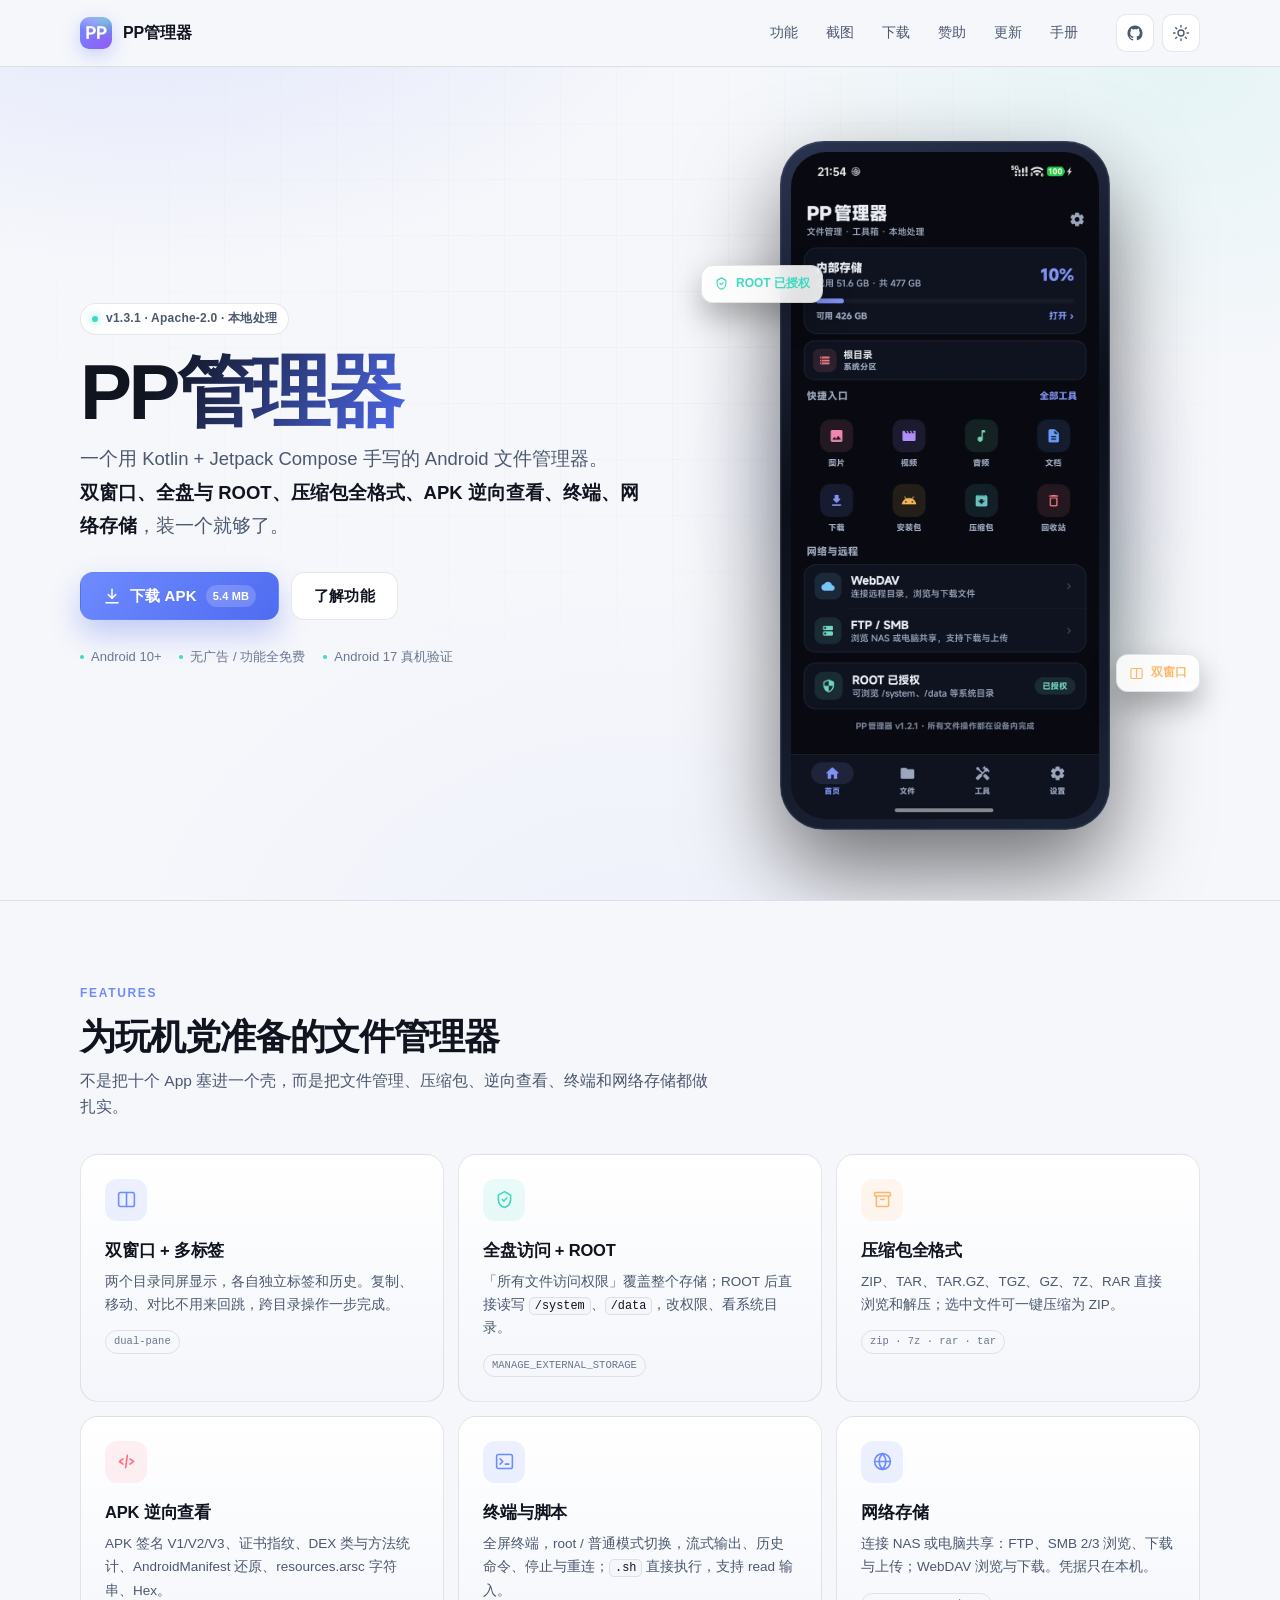
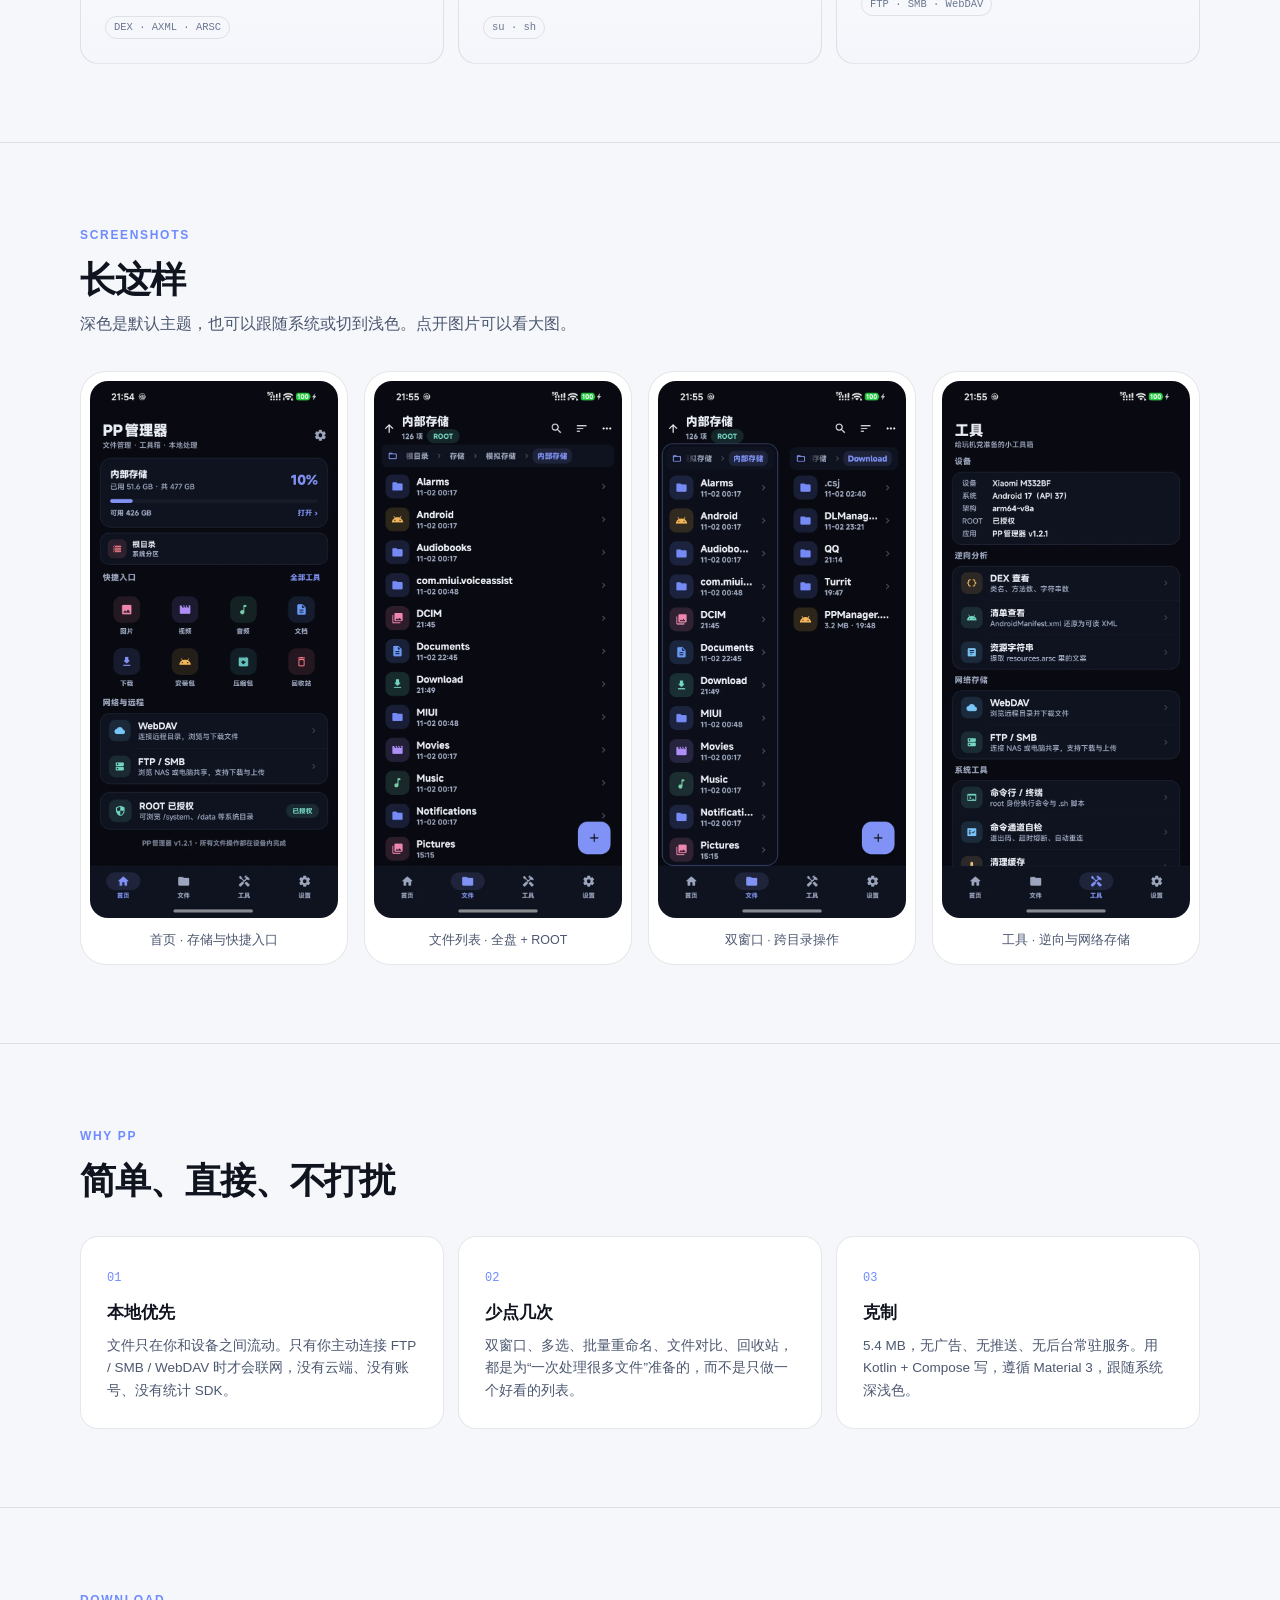
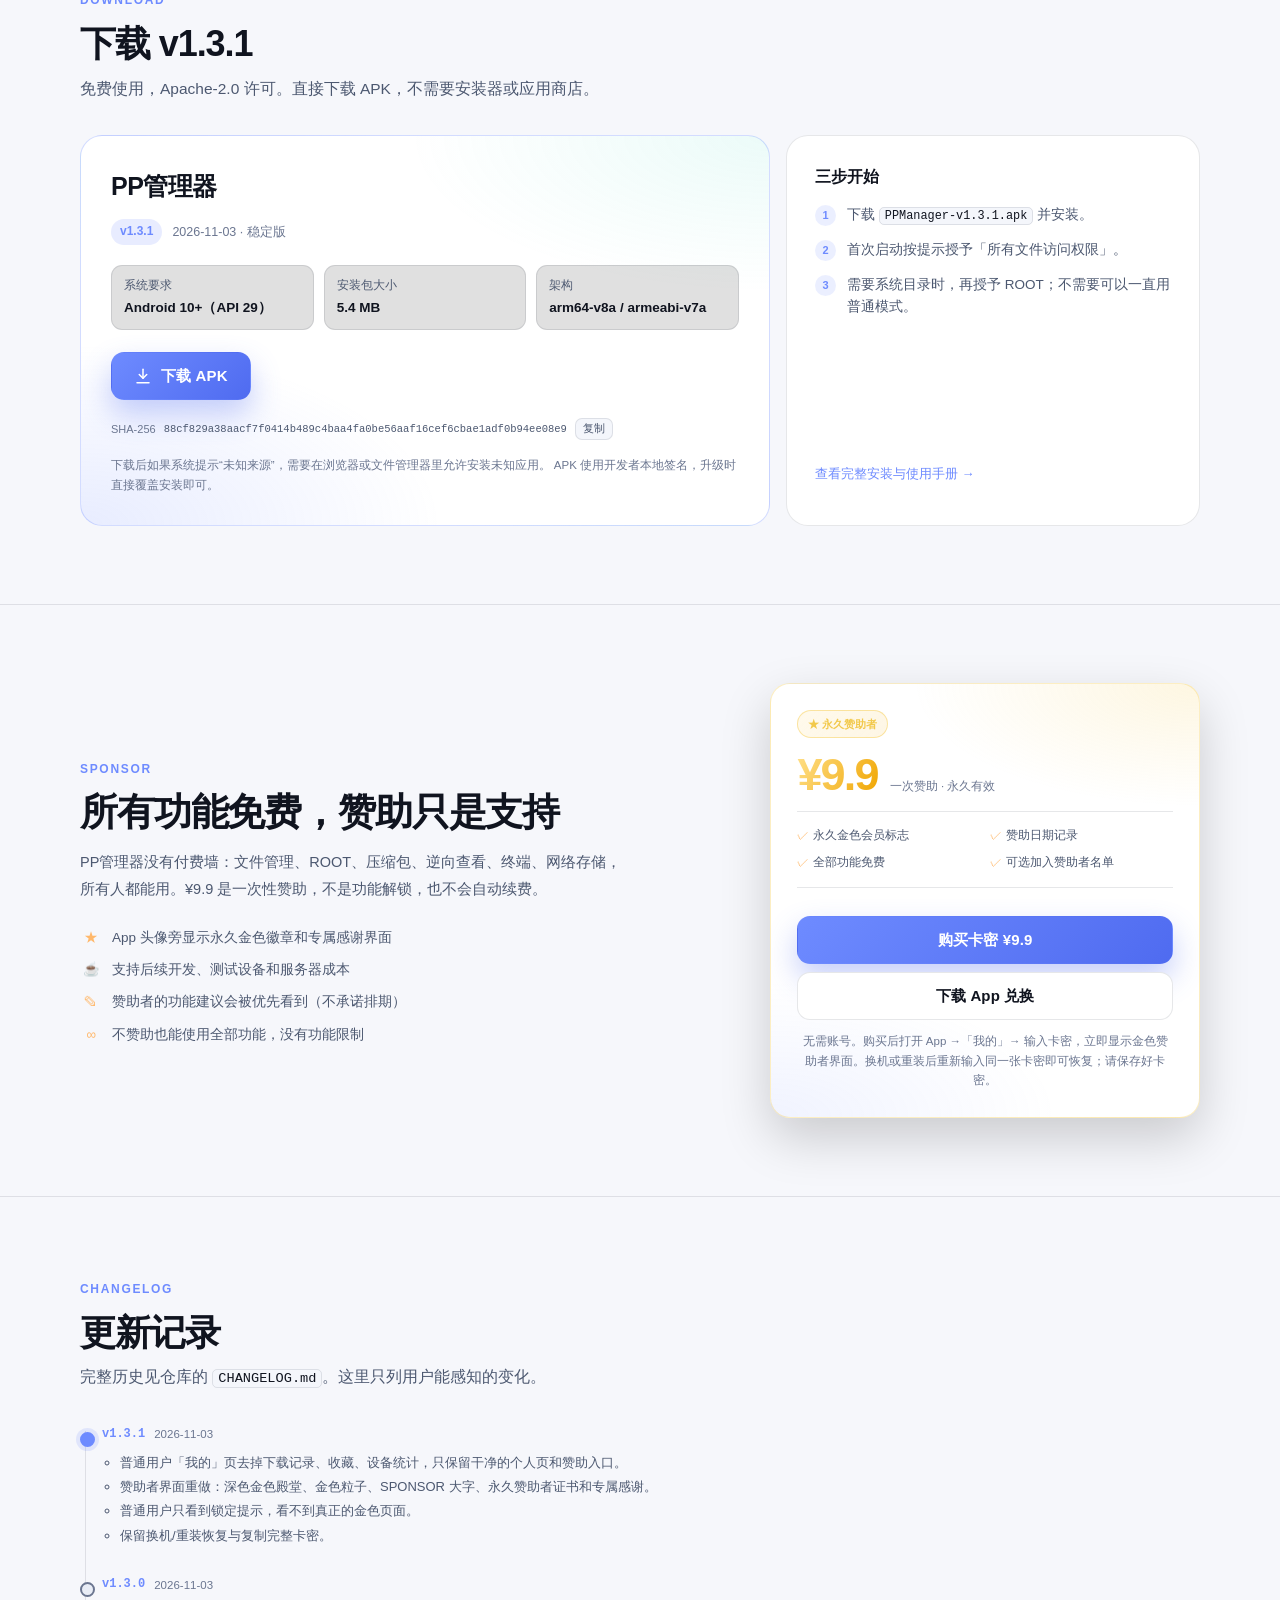
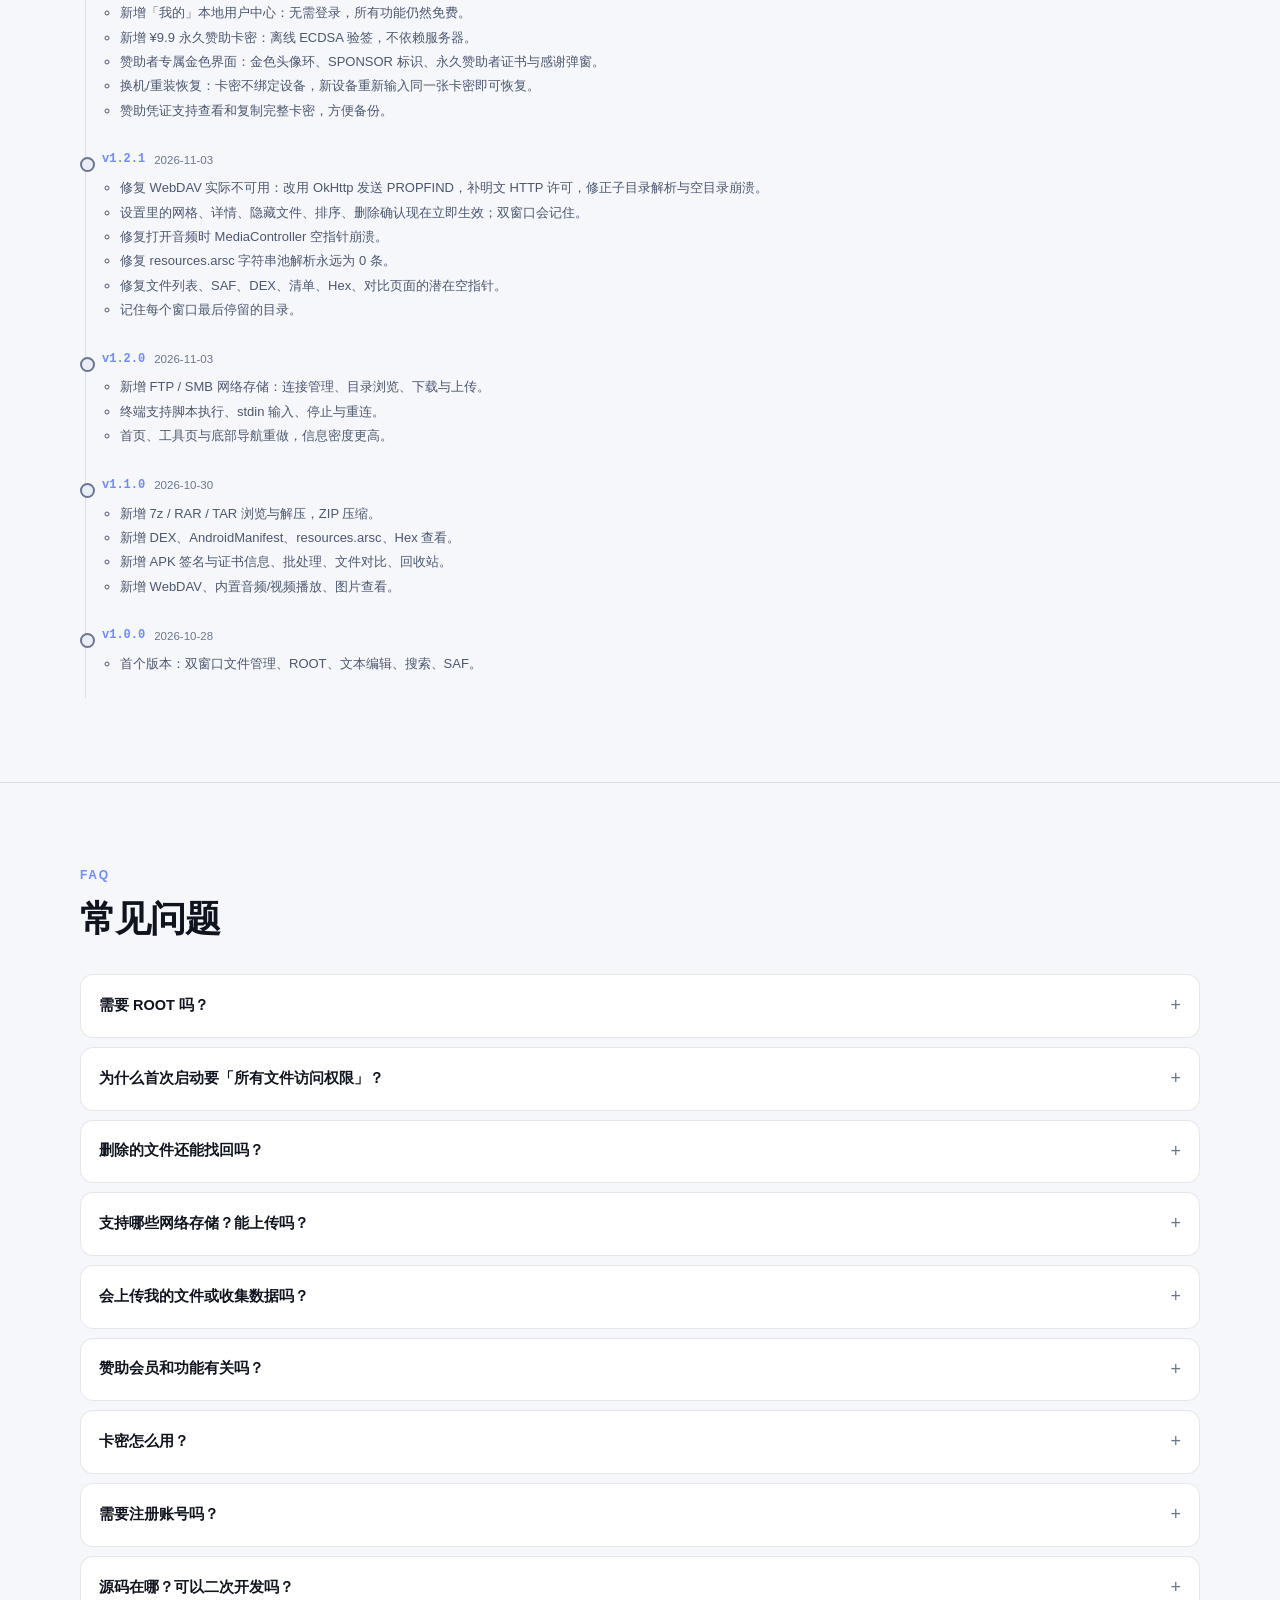
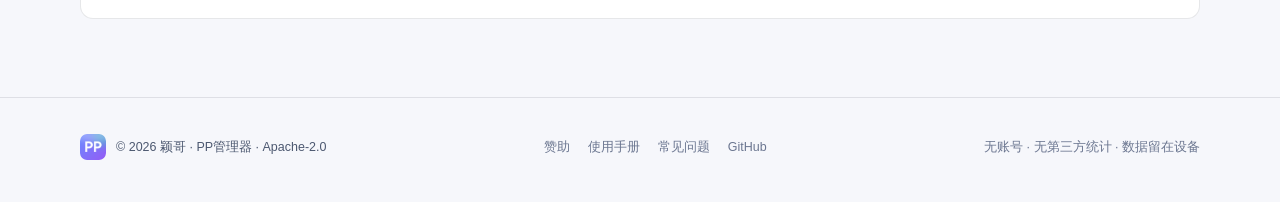
==== index.html @ 34d76280 "site: v1.3.1 赞助者殿堂与普通用户简化" ====
<!DOCTYPE html>
<html lang="zh-CN" data-theme="dark">
<head>
  <meta charset="UTF-8">
  <meta name="viewport" content="width=device-width, initial-scale=1">
  <title>PP管理器 — Android 文件管理与逆向工具箱</title>
  <meta name="description" content="PP管理器是一个 Android 文件管理器：双窗口、全盘与 ROOT、ZIP/7Z/RAR、APK/DEX/AXML/ARSC 查看、终端、FTP/SMB/WebDAV。v1.3.1 免费下载，本地处理，无广告。">
  <meta name="theme-color" content="#070a12">
  <meta name="color-scheme" content="dark light">
  <script>
    (function () {
      try {
        var t = localStorage.getItem("pp-theme");
        if (!t) {
          t = window.matchMedia && window.matchMedia("(prefers-color-scheme: light)").matches ? "light" : "dark";
        }
        document.documentElement.setAttribute("data-theme", t);
      } catch (e) {}
    })();
  </script>

  <meta property="og:type" content="website">
  <meta property="og:site_name" content="PP管理器">
  <meta property="og:url" content="https://yingge-dev.github.io/pp-manager-site/">
  <meta property="og:title" content="PP管理器 — Android 文件管理与逆向工具箱">
  <meta property="og:description" content="双窗口、ROOT、压缩包全格式、APK/DEX/AXML 查看、终端与网络存储。v1.3.1 免费下载。">
  <meta property="og:image" content="https://yingge-dev.github.io/pp-manager-site/assets/og.png">
  <meta name="twitter:card" content="summary_large_image">
  <meta name="twitter:title" content="PP管理器">
  <meta name="twitter:description" content="Android 文件管理与逆向工具箱，v1.3.1 免费下载。">
  <meta name="twitter:image" content="https://yingge-dev.github.io/pp-manager-site/assets/og.png">
  <link rel="canonical" href="https://yingge-dev.github.io/pp-manager-site/">

  <link rel="icon" href="assets/favicon-64.png" sizes="64x64" type="image/png">
  <link rel="apple-touch-icon" href="assets/icon-180.png">
  <link rel="stylesheet" href="styles.css">
  <noscript><style>.reveal{opacity:1 !important;transform:none !important}</style></noscript>

  <script type="application/ld+json">
  {
    "@context": "https://schema.org",
    "@type": "SoftwareApplication",
    "name": "PP管理器",
    "operatingSystem": "Android 10+",
    "applicationCategory": "UtilitiesApplication",
    "softwareVersion": "1.2.1",
    "fileSize": "5.4MB",
    "inLanguage": "zh-CN",
    "offers": { "@type": "Offer", "price": "0", "priceCurrency": "CNY" },
    "downloadUrl": "https://yingge-dev.github.io/pp-manager-site/download/PPManager-v1.3.1.apk"
  }
  </script>
</head>
<body>
  <a class="skip-link" href="#main">跳到正文</a>

  <header class="nav">
    <div class="wrap nav-inner">
      <a class="brand" href="index.html">
        <img src="assets/icon-512.png" alt="PP管理器图标" width="32" height="32">
        <span>PP管理器</span>
      </a>
      <nav class="nav-links" id="navLinks" aria-label="主导航">
        <a href="#features">功能</a>
        <a href="#screens">截图</a>
        <a href="#download">下载</a>
        <a href="#sponsor">赞助</a>
        <a href="#changelog">更新</a>
        <a href="guide.html">手册</a>
      </nav>
      <div class="nav-actions">
        <a class="icon-btn gh" href="https://github.com/yingge-dev" target="_blank" rel="noopener" aria-label="GitHub 主页">
          <svg viewBox="0 0 24 24" fill="currentColor" aria-hidden="true"><path d="M12 2C6.48 2 2 6.58 2 12.26c0 4.5 2.87 8.32 6.84 9.67.5.1.68-.22.68-.49 0-.24-.01-.87-.01-1.71-2.78.62-3.37-1.37-3.37-1.37-.45-1.18-1.11-1.5-1.11-1.5-.91-.64.07-.63.07-.63 1 .07 1.53 1.06 1.53 1.06.9 1.57 2.36 1.12 2.94.86.09-.67.35-1.12.63-1.38-2.22-.26-4.56-1.14-4.56-5.07 0-1.12.39-2.03 1.03-2.75-.1-.26-.45-1.3.1-2.71 0 0 .84-.27 2.75 1.05A9.4 9.4 0 0 1 12 6.84c.85 0 1.71.12 2.51.34 1.91-1.32 2.75-1.05 2.75-1.05.55 1.41.2 2.45.1 2.71.64.72 1.03 1.63 1.03 2.75 0 3.94-2.34 4.8-4.57 5.06.36.31.68.92.68 1.85 0 1.34-.01 2.42-.01 2.75 0 .27.18.6.69.49A10.03 10.03 0 0 0 22 12.26C22 6.58 17.52 2 12 2z"/></svg>
        </a>
        <button class="icon-btn theme-btn" id="themeBtn" type="button" aria-label="切换深色 / 浅色">
          <svg class="moon" viewBox="0 0 24 24" fill="none" stroke="currentColor" stroke-width="1.8" stroke-linecap="round" aria-hidden="true"><path d="M21 12.8A8.5 8.5 0 1 1 11.2 3a6.6 6.6 0 0 0 9.8 9.8z"/></svg>
          <svg class="sun" viewBox="0 0 24 24" fill="none" stroke="currentColor" stroke-width="1.8" stroke-linecap="round" aria-hidden="true"><circle cx="12" cy="12" r="4"/><path d="M12 2v2M12 20v2M4.9 4.9l1.4 1.4M17.7 17.7l1.4 1.4M2 12h2M20 12h2M4.9 19.1l1.4-1.4M17.7 6.3l1.4-1.4"/></svg>
        </button>
        <button class="icon-btn nav-toggle" id="navToggle" type="button" aria-label="打开菜单" aria-expanded="false">
          <svg viewBox="0 0 24 24" fill="none" stroke="currentColor" stroke-width="1.8" stroke-linecap="round" aria-hidden="true"><path d="M4 7h16M4 12h16M4 17h16"/></svg>
        </button>
      </div>
    </div>
  </header>

  <main id="main">
    <section class="hero" id="top">
      <div class="wrap hero-grid">
        <div class="hero-copy">
          <span class="eyebrow"><i></i>v1.3.1 · Apache-2.0 · 本地处理</span>
          <h1>PP管理器</h1>
          <p class="lead">
            一个用 Kotlin + Jetpack Compose 手写的 Android 文件管理器。<br>
            <strong>双窗口、全盘与 ROOT、压缩包全格式、APK 逆向查看、终端、网络存储</strong>，装一个就够了。
          </p>
          <div class="cta">
            <a class="btn btn-primary" href="download/PPManager-v1.3.1.apk" download>
              <svg viewBox="0 0 24 24" fill="none" stroke="currentColor" stroke-width="2" stroke-linecap="round" stroke-linejoin="round" aria-hidden="true"><path d="M12 3v12"/><path d="m7 10 5 5 5-5"/><path d="M4 21h16"/></svg>
              下载 APK <span class="ver">5.4 MB</span>
            </a>
            <a class="btn btn-ghost" href="#features">了解功能</a>
          </div>
          <ul class="facts">
            <li>Android 10+</li>
            <li>无广告 / 功能全免费</li>
            <li>Android 17 真机验证</li>
          </ul>
        </div>

        <div class="hero-art">
          <span class="hero-badge b1">
            <svg viewBox="0 0 24 24" fill="none" stroke="currentColor" stroke-width="1.9" stroke-linecap="round" stroke-linejoin="round" aria-hidden="true"><path d="M12 3l7 4v5c0 4.4-3 8.4-7 9-4-.6-7-4.6-7-9V7l7-4z"/><path d="m9.5 12 1.8 1.8 3.4-3.6"/></svg>
            ROOT 已授权
          </span>
          <span class="hero-badge b2">
            <svg viewBox="0 0 24 24" fill="none" stroke="currentColor" stroke-width="1.9" stroke-linecap="round" stroke-linejoin="round" aria-hidden="true"><rect x="3" y="4" width="18" height="16" rx="2"/><path d="M12 4v16"/></svg>
            双窗口
          </span>
          <div class="phone">
            <img src="assets/shots/home.webp" alt="PP管理器首页：存储、快捷入口与网络存储" width="720" height="1559" fetchpriority="high">
          </div>
        </div>
      </div>
    </section>

    <section class="section" id="features">
      <div class="wrap">
        <div class="section-head reveal">
          <span class="kicker">Features</span>
          <h2>为玩机党准备的文件管理器</h2>
          <p>不是把十个 App 塞进一个壳，而是把文件管理、压缩包、逆向查看、终端和网络存储都做扎实。</p>
        </div>

        <div class="feature-grid">
          <article class="feature reveal">
            <span class="feature-icon">
              <svg viewBox="0 0 24 24" fill="none" stroke="currentColor" stroke-width="1.8" stroke-linecap="round" stroke-linejoin="round" aria-hidden="true"><rect x="3" y="4" width="18" height="16" rx="2"/><path d="M12 4v16"/></svg>
            </span>
            <h3>双窗口 + 多标签</h3>
            <p>两个目录同屏显示，各自独立标签和历史。复制、移动、对比不用来回跳，跨目录操作一步完成。</p>
            <span class="tag">dual-pane</span>
          </article>

          <article class="feature reveal">
            <span class="feature-icon">
              <svg viewBox="0 0 24 24" fill="none" stroke="currentColor" stroke-width="1.8" stroke-linecap="round" stroke-linejoin="round" aria-hidden="true"><path d="M12 3l7 4v5c0 4.4-3 8.4-7 9-4-.6-7-4.6-7-9V7l7-4z"/><path d="m9.5 12 1.8 1.8 3.4-3.6"/></svg>
            </span>
            <h3>全盘访问 + ROOT</h3>
            <p>「所有文件访问权限」覆盖整个存储；ROOT 后直接读写 <code>/system</code>、<code>/data</code>，改权限、看系统目录。</p>
            <span class="tag">MANAGE_EXTERNAL_STORAGE</span>
          </article>

          <article class="feature reveal">
            <span class="feature-icon">
              <svg viewBox="0 0 24 24" fill="none" stroke="currentColor" stroke-width="1.8" stroke-linecap="round" stroke-linejoin="round" aria-hidden="true"><rect x="3" y="4" width="18" height="4" rx="1"/><path d="M5 8v11a1 1 0 0 0 1 1h12a1 1 0 0 0 1-1V8"/><path d="M10 12h4"/></svg>
            </span>
            <h3>压缩包全格式</h3>
            <p>ZIP、TAR、TAR.GZ、TGZ、GZ、7Z、RAR 直接浏览和解压；选中文件可一键压缩为 ZIP。</p>
            <span class="tag">zip · 7z · rar · tar</span>
          </article>

          <article class="feature reveal">
            <span class="feature-icon">
              <svg viewBox="0 0 24 24" fill="none" stroke="currentColor" stroke-width="1.8" stroke-linecap="round" stroke-linejoin="round" aria-hidden="true"><path d="m8 9-4 3 4 3"/><path d="m16 9 4 3-4 3"/><path d="M13 5l-2 14"/></svg>
            </span>
            <h3>APK 逆向查看</h3>
            <p>APK 签名 V1/V2/V3、证书指纹、DEX 类与方法统计、AndroidManifest 还原、resources.arsc 字符串、Hex。</p>
            <span class="tag">DEX · AXML · ARSC</span>
          </article>

          <article class="feature reveal">
            <span class="feature-icon">
              <svg viewBox="0 0 24 24" fill="none" stroke="currentColor" stroke-width="1.8" stroke-linecap="round" stroke-linejoin="round" aria-hidden="true"><rect x="3" y="4" width="18" height="16" rx="2"/><path d="m7 9 3 3-3 3"/><path d="M13 15h4"/></svg>
            </span>
            <h3>终端与脚本</h3>
            <p>全屏终端，root / 普通模式切换，流式输出、历史命令、停止与重连；<code>.sh</code> 直接执行，支持 read 输入。</p>
            <span class="tag">su · sh</span>
          </article>

          <article class="feature reveal">
            <span class="feature-icon">
              <svg viewBox="0 0 24 24" fill="none" stroke="currentColor" stroke-width="1.8" stroke-linecap="round" stroke-linejoin="round" aria-hidden="true"><circle cx="12" cy="12" r="9"/><path d="M3 12h18"/><path d="M12 3c2.5 2.6 3.8 5.7 3.8 9s-1.3 6.4-3.8 9c-2.5-2.6-3.8-5.7-3.8-9S9.5 5.6 12 3z"/></svg>
            </span>
            <h3>网络存储</h3>
            <p>连接 NAS 或电脑共享：FTP、SMB 2/3 浏览、下载与上传；WebDAV 浏览与下载。凭据只在本机。</p>
            <span class="tag">FTP · SMB · WebDAV</span>
          </article>
        </div>
      </div>
    </section>

    <section class="section" id="screens">
      <div class="wrap">
        <div class="section-head reveal">
          <span class="kicker">Screenshots</span>
          <h2>长这样</h2>
          <p>深色是默认主题，也可以跟随系统或切到浅色。点开图片可以看大图。</p>
        </div>
        <div class="shots">
          <figure class="shot reveal">
            <img src="assets/shots/home.webp" alt="PP管理器首页" width="720" height="1559" loading="lazy">
            <figcaption>首页 · 存储与快捷入口</figcaption>
          </figure>
          <figure class="shot reveal">
            <img src="assets/shots/files.webp" alt="PP管理器文件列表" width="720" height="1559" loading="lazy">
            <figcaption>文件列表 · 全盘 + ROOT</figcaption>
          </figure>
          <figure class="shot reveal">
            <img src="assets/shots/dual.webp" alt="PP管理器双窗口模式" width="720" height="1559" loading="lazy">
            <figcaption>双窗口 · 跨目录操作</figcaption>
          </figure>
          <figure class="shot reveal">
            <img src="assets/shots/tools.webp" alt="PP管理器工具页" width="720" height="1559" loading="lazy">
            <figcaption>工具 · 逆向与网络存储</figcaption>
          </figure>
        </div>
      </div>
    </section>

    <section class="section" id="why">
      <div class="wrap">
        <div class="section-head reveal">
          <span class="kicker">Why PP</span>
          <h2>简单、直接、不打扰</h2>
        </div>
        <div class="why-grid">
          <article class="why reveal">
            <span class="num">01</span>
            <h3>本地优先</h3>
            <p>文件只在你和设备之间流动。只有你主动连接 FTP / SMB / WebDAV 时才会联网，没有云端、没有账号、没有统计 SDK。</p>
          </article>
          <article class="why reveal">
            <span class="num">02</span>
            <h3>少点几次</h3>
            <p>双窗口、多选、批量重命名、文件对比、回收站，都是为“一次处理很多文件”准备的，而不是只做一个好看的列表。</p>
          </article>
          <article class="why reveal">
            <span class="num">03</span>
            <h3>克制</h3>
            <p>5.4 MB，无广告、无推送、无后台常驻服务。用 Kotlin + Compose 写，遵循 Material 3，跟随系统深浅色。</p>
          </article>
        </div>
      </div>
    </section>

    <section class="section" id="download">
      <div class="wrap">
        <div class="section-head reveal">
          <span class="kicker">Download</span>
          <h2>下载 v1.3.1</h2>
          <p>免费使用，Apache-2.0 许可。直接下载 APK，不需要安装器或应用商店。</p>
        </div>

        <div class="download-grid">
          <div class="download-card reveal">
            <h2>PP管理器</h2>
            <div class="version-row">
              <span class="badge">v1.3.1</span>
              <span class="date">2026-11-03 · 稳定版</span>
            </div>
            <ul class="spec">
              <li>系统要求<strong>Android 10+（API 29）</strong></li>
              <li>安装包大小<strong>5.4 MB</strong></li>
              <li>架构<strong>arm64-v8a / armeabi-v7a</strong></li>
            </ul>
            <a class="btn btn-primary" href="download/PPManager-v1.3.1.apk" download>
              <svg viewBox="0 0 24 24" fill="none" stroke="currentColor" stroke-width="2" stroke-linecap="round" stroke-linejoin="round" aria-hidden="true"><path d="M12 3v12"/><path d="m7 10 5 5 5-5"/><path d="M4 21h16"/></svg>
              下载 APK
            </a>
            <div class="sha">
              <span>SHA-256</span>
              <code id="shaText">88cf829a38aacf7f0414b489c4baa4fa0be56aaf16cef6cbae1adf0b94ee08e9</code>
              <button class="copy-btn" type="button" data-copy="#shaText">复制</button>
            </div>
            <p class="note">
              下载后如果系统提示“未知来源”，需要在浏览器或文件管理器里允许安装未知应用。
              APK 使用开发者本地签名，升级时直接覆盖安装即可。
            </p>
          </div>

          <aside class="install-card reveal">
            <h3>三步开始</h3>
            <ol class="steps">
              <li>下载 <code>PPManager-v1.3.1.apk</code> 并安装。</li>
              <li>首次启动按提示授予「所有文件访问权限」。</li>
              <li>需要系统目录时，再授予 ROOT；不需要可以一直用普通模式。</li>
            </ol>
            <p class="more"><a href="guide.html#install">查看完整安装与使用手册 →</a></p>
          </aside>
        </div>
      </div>
    </section>

    <section class="section" id="sponsor">
      <div class="wrap sponsor-grid">
        <div class="sponsor-copy reveal">
          <span class="kicker">Sponsor</span>
          <h2>所有功能免费，赞助只是支持</h2>
          <p>PP管理器没有付费墙：文件管理、ROOT、压缩包、逆向查看、终端、网络存储，所有人都能用。¥9.9 是一次性赞助，不是功能解锁，也不会自动续费。</p>
          <ul class="sponsor-points">
            <li><span>★</span>App 头像旁显示永久金色徽章和专属感谢界面</li>
            <li><span>☕</span>支持后续开发、测试设备和服务器成本</li>
            <li><span>✎</span>赞助者的功能建议会被优先看到（不承诺排期）</li>
            <li><span>∞</span>不赞助也能使用全部功能，没有功能限制</li>
          </ul>
        </div>

        <aside class="sponsor-card reveal">
          <span class="gold-badge">★ 永久赞助者</span>
          <div class="sponsor-price">
            <strong>¥9.9</strong>
            <span>一次赞助 · 永久有效</span>
          </div>
          <ul class="sponsor-perks">
            <li>永久金色会员标志</li>
            <li>赞助日期记录</li>
            <li>全部功能免费</li>
            <li>可选加入赞助者名单</li>
          </ul>
          <a class="btn btn-primary" id="sponsorBuy" href="#" target="_blank" rel="noopener">购买卡密 ¥9.9</a>
          <a class="btn btn-ghost" href="#download">下载 App 兑换</a>
          <p class="note">无需账号。购买后打开 App →「我的」→ 输入卡密，立即显示金色赞助者界面。换机或重装后重新输入同一张卡密即可恢复；请保存好卡密。</p>
        </aside>
      </div>
    </section>

    <section class="section" id="changelog">
      <div class="wrap">
        <div class="section-head reveal">
          <span class="kicker">Changelog</span>
          <h2>更新记录</h2>
          <p>完整历史见仓库的 <code>CHANGELOG.md</code>。这里只列用户能感知的变化。</p>
        </div>

        <ol class="timeline">
          <li class="release latest reveal">
            <h3><span class="v">v1.3.1</span> <time datetime="2026-11-03">2026-11-03</time></h3>
            <ul>
              <li>普通用户「我的」页去掉下载记录、收藏、设备统计，只保留干净的个人页和赞助入口。</li>
              <li>赞助者界面重做：深色金色殿堂、金色粒子、SPONSOR 大字、永久赞助者证书和专属感谢。</li>
              <li>普通用户只看到锁定提示，看不到真正的金色页面。</li>
              <li>保留换机/重装恢复与复制完整卡密。</li>
            </ul>
          </li>
          <li class="release reveal">
            <h3><span class="v">v1.3.0</span> <time datetime="2026-11-03">2026-11-03</time></h3>
            <ul>
              <li>新增「我的」本地用户中心：无需登录，所有功能仍然免费。</li>
              <li>新增 ¥9.9 永久赞助卡密：离线 ECDSA 验签，不依赖服务器。</li>
              <li>赞助者专属金色界面：金色头像环、SPONSOR 标识、永久赞助者证书与感谢弹窗。</li>
              <li>换机/重装恢复：卡密不绑定设备，新设备重新输入同一张卡密即可恢复。</li>
              <li>赞助凭证支持查看和复制完整卡密，方便备份。</li>
            </ul>
          </li>
          <li class="release reveal">
            <h3><span class="v">v1.2.1</span> <time datetime="2026-11-03">2026-11-03</time></h3>
            <ul>
              <li>修复 WebDAV 实际不可用：改用 OkHttp 发送 PROPFIND，补明文 HTTP 许可，修正子目录解析与空目录崩溃。</li>
              <li>设置里的网格、详情、隐藏文件、排序、删除确认现在立即生效；双窗口会记住。</li>
              <li>修复打开音频时 MediaController 空指针崩溃。</li>
              <li>修复 resources.arsc 字符串池解析永远为 0 条。</li>
              <li>修复文件列表、SAF、DEX、清单、Hex、对比页面的潜在空指针。</li>
              <li>记住每个窗口最后停留的目录。</li>
            </ul>
          </li>
          <li class="release reveal">
            <h3><span class="v">v1.2.0</span> <time datetime="2026-11-03">2026-11-03</time></h3>
            <ul>
              <li>新增 FTP / SMB 网络存储：连接管理、目录浏览、下载与上传。</li>
              <li>终端支持脚本执行、stdin 输入、停止与重连。</li>
              <li>首页、工具页与底部导航重做，信息密度更高。</li>
            </ul>
          </li>
          <li class="release reveal">
            <h3><span class="v">v1.1.0</span> <time datetime="2026-10-30">2026-10-30</time></h3>
            <ul>
              <li>新增 7z / RAR / TAR 浏览与解压，ZIP 压缩。</li>
              <li>新增 DEX、AndroidManifest、resources.arsc、Hex 查看。</li>
              <li>新增 APK 签名与证书信息、批处理、文件对比、回收站。</li>
              <li>新增 WebDAV、内置音频/视频播放、图片查看。</li>
            </ul>
          </li>
          <li class="release reveal">
            <h3><span class="v">v1.0.0</span> <time datetime="2026-10-28">2026-10-28</time></h3>
            <ul>
              <li>首个版本：双窗口文件管理、ROOT、文本编辑、搜索、SAF。</li>
            </ul>
          </li>
        </ol>
      </div>
    </section>

    <section class="section" id="faq">
      <div class="wrap">
        <div class="section-head reveal">
          <span class="kicker">FAQ</span>
          <h2>常见问题</h2>
        </div>
        <div class="faq">
          <details class="reveal">
            <summary>需要 ROOT 吗？</summary>
            <div class="body"><p>不需要。日常的文件浏览、复制、压缩、查看、网络存储都能在普通模式下完成。ROOT 只用于读写 <code>/system</code>、<code>/data</code> 等系统分区，以及修改系统文件权限。</p></div>
          </details>
          <details class="reveal">
            <summary>为什么首次启动要「所有文件访问权限」？</summary>
            <div class="body"><p>Android 11 之后普通存储权限无法完整访问 <code>Android/data</code>、外置 SD 卡等目录。PP管理器用 <code>MANAGE_EXTERNAL_STORAGE</code> 做完整的本地文件管理；如果你只需要访问公共目录，也可以拒绝，再用 SAF 单独授权某个文件夹。</p></div>
          </details>
          <details class="reveal">
            <summary>删除的文件还能找回吗？</summary>
            <div class="body"><p>默认会移入应用内的「回收站」，可以在首页的回收站入口恢复。也可以在设置里关闭「删除时移入回收站」，或关闭「删除前二次确认」。</p></div>
          </details>
          <details class="reveal">
            <summary>支持哪些网络存储？能上传吗？</summary>
            <div class="body"><p>支持 FTP、SMB 2/3 和 WebDAV。FTP 与 SMB 可以浏览、下载、上传；WebDAV 目前支持浏览与下载。FTP 是明文协议，建议只在局域网使用。</p></div>
          </details>
          <details class="reveal">
            <summary>会上传我的文件或收集数据吗？</summary>
            <div class="body"><p>不会上传文件内容。App 没有云端、没有账号系统；赞助卡密只在本机验签，不会联网。App 和本站都没有第三方统计 SDK。</p></div>
          </details>
          <details class="reveal">
            <summary>赞助会员和功能有关吗？</summary>
            <div class="body"><p>没有关系。所有功能永久免费，不赞助也能用。¥9.9 是一次性赞助，只获得永久金色徽章、赞助日期和优先反馈，不是功能解锁，也不会自动续费。</p></div>
          </details>
          <details class="reveal">
            <summary>卡密怎么用？</summary>
            <div class="body"><p>在发卡平台购买后会收到一个 <code>PP1.</code> 开头的长卡密。打开 App →「我的」→ 粘贴卡密即可，立即显示金色赞助者界面。卡密不绑定设备，换机或重装后重新输入同一张卡密即可恢复；请保存在密码管理器或发卡平台订单里，丢失无法自动找回。</p></div>
          </details>
          <details class="reveal">
            <summary>需要注册账号吗？</summary>
            <div class="body"><p>不需要账号。所有功能都在本机使用；赞助也只需要在 App 里输入卡密，不注册、不登录。</p></div>
          </details>
          <details class="reveal">
            <summary>源码在哪？可以二次开发吗？</summary>
            <div class="body"><p>项目采用 Apache-2.0 许可，源码目前托管在私有仓库，后续会考虑公开。你可以通过 <a href="https://github.com/yingge-dev" target="_blank" rel="noopener">GitHub 主页</a>联系作者。</p></div>
          </details>
        </div>
      </div>
    </section>
  </main>

  <footer>
    <div class="wrap footer-inner">
      <div class="footer-brand">
        <img src="assets/icon-512.png" alt="" width="26" height="26">
        <span>© <span id="year">2026</span> 颖哥 · PP管理器 · Apache-2.0</span>
      </div>
      <nav class="footer-links" aria-label="页脚">
        <a href="#sponsor">赞助</a>
        <a href="guide.html">使用手册</a>
        <a href="#faq">常见问题</a>
        <a href="https://github.com/yingge-dev" target="_blank" rel="noopener">GitHub</a>
      </nav>
      <span>无账号 · 无第三方统计 · 数据留在设备</span>
    </div>
  </footer>

  <div class="lightbox" id="lightbox" role="dialog" aria-modal="true" aria-label="查看大图">
    <button class="icon-btn" id="lightboxClose" type="button" aria-label="关闭">
      <svg viewBox="0 0 24 24" fill="none" stroke="currentColor" stroke-width="2" stroke-linecap="round" aria-hidden="true"><path d="M6 6l12 12M18 6 6 18"/></svg>
    </button>
    <img id="lightboxImg" src="" alt="">
  </div>

  <script src="config.js"></script>
  <script src="pp-api.js"></script>
  <script src="download-track.js"></script>
  <script src="app.js"></script>
</body>
</html>
---- styles.css ----
:root {
  color-scheme: dark;
  --bg: #070a12;
  --bg-2: #0a0f1a;
  --surface: #0e1320;
  --surface-2: #141b2a;
  --surface-3: #1a2233;
  --line: rgba(148, 163, 190, 0.15);
  --line-strong: rgba(148, 163, 190, 0.28);
  --text: #e9edf7;
  --muted: #9aa6c0;
  --faint: #6b7794;
  --accent: #6e8bff;
  --accent-deep: #4f6bf0;
  --accent-2: #3fd9c0;
  --coral: #ff6b81;
  --amber: #ffb86b;
  --radius: 18px;
  --radius-sm: 12px;
  --shadow: 0 24px 60px rgba(0, 0, 0, 0.45);
  --nav-bg: #070a12;
  --max: 1120px;
  --font: -apple-system, BlinkMacSystemFont, "Segoe UI", "PingFang SC",
    "Hiragino Sans GB", "Microsoft YaHei", "Noto Sans SC", sans-serif;
  --mono: "SFMono-Regular", Consolas, "Liberation Mono", Menlo, monospace;
}

html[data-theme="light"] {
  color-scheme: light;
  --bg: #f6f7fb;
  --bg-2: #eef1f8;
  --surface: #ffffff;
  --surface-2: #f4f6fb;
  --surface-3: #e9edf6;
  --line: rgba(16, 24, 40, 0.1);
  --line-strong: rgba(16, 24, 40, 0.2);
  --text: #10141f;
  --muted: #4c5870;
  --faint: #6b7690;
  --shadow: 0 24px 60px rgba(31, 45, 80, 0.12);
  --nav-bg: #f6f7fb;
}

* {
  box-sizing: border-box;
}

html {
  scroll-behavior: smooth;
  scroll-padding-top: 88px;
}

body {
  margin: 0;
  background: var(--bg);
  color: var(--text);
  font-family: var(--font);
  font-size: 16px;
  line-height: 1.65;
  -webkit-font-smoothing: antialiased;
  text-rendering: optimizeLegibility;
  overflow-x: hidden;
}

body::before {
  content: "";
  position: fixed;
  inset: 0;
  z-index: -1;
  background:
    radial-gradient(900px 520px at 12% -6%, rgba(110, 139, 255, 0.16), transparent 62%),
    radial-gradient(760px 520px at 92% 8%, rgba(63, 217, 192, 0.09), transparent 60%),
    radial-gradient(900px 700px at 50% 110%, rgba(110, 139, 255, 0.06), transparent 60%),
    var(--bg);
  pointer-events: none;
}

a {
  color: var(--accent);
  text-decoration: none;
}

a:hover {
  color: var(--text);
}

a:focus-visible,
button:focus-visible,
summary:focus-visible,
.shot img:focus-visible {
  outline: 2px solid var(--accent);
  outline-offset: 3px;
  border-radius: 6px;
}

img {
  max-width: 100%;
  height: auto;
  display: block;
}

.wrap {
  width: min(var(--max), 100% - 48px);
  margin-inline: auto;
}

.skip-link {
  position: absolute;
  left: 16px;
  top: -60px;
  z-index: 100;
  padding: 10px 16px;
  border-radius: 10px;
  background: var(--accent);
  color: #fff;
  transition: top 0.2s;
}

.skip-link:focus {
  top: 12px;
}

/* ---------- nav ---------- */
.nav {
  position: sticky;
  top: 0;
  z-index: 50;
  border-bottom: 1px solid var(--line);
  background: var(--nav-bg);
}

.nav-inner {
  display: flex;
  align-items: center;
  gap: 26px;
  height: 66px;
}

.brand {
  display: inline-flex;
  align-items: center;
  gap: 11px;
  color: var(--text);
  font-weight: 700;
  letter-spacing: -0.01em;
  white-space: nowrap;
}

.brand img {
  width: 32px;
  height: 32px;
  border-radius: 9px;
  box-shadow: 0 6px 18px rgba(110, 139, 255, 0.35);
}

.brand span {
  font-size: 16px;
}

.nav-links {
  display: flex;
  align-items: center;
  gap: 4px;
  margin-left: auto;
}

.nav-links a {
  color: var(--muted);
  font-size: 14px;
  padding: 7px 12px;
  border-radius: 9px;
  transition: color 0.18s, background 0.18s;
}

.nav-links a:hover,
.nav-links a[aria-current="page"] {
  color: var(--text);
  background: var(--surface-2);
}

.nav-actions {
  display: flex;
  align-items: center;
  gap: 8px;
}

.icon-btn {
  display: inline-flex;
  align-items: center;
  justify-content: center;
  width: 38px;
  height: 38px;
  border: 1px solid var(--line);
  border-radius: 10px;
  background: var(--surface);
  color: var(--muted);
  cursor: pointer;
  transition: color 0.18s, border-color 0.18s, transform 0.18s;
}

.icon-btn:hover {
  color: var(--text);
  border-color: var(--line-strong);
  transform: translateY(-1px);
}

.icon-btn svg {
  width: 18px;
  height: 18px;
}

.theme-btn .sun {
  display: none;
}

html[data-theme="light"] .theme-btn .sun {
  display: block;
}

html[data-theme="light"] .theme-btn .moon {
  display: none;
}

.nav-toggle {
  display: none;
}

/* ---------- buttons ---------- */
.btn {
  display: inline-flex;
  align-items: center;
  justify-content: center;
  gap: 9px;
  height: 48px;
  padding: 0 22px;
  border-radius: 13px;
  border: 1px solid transparent;
  font-size: 15px;
  font-weight: 650;
  letter-spacing: 0.01em;
  cursor: pointer;
  transition: transform 0.18s, box-shadow 0.18s, background 0.18s, border-color 0.18s;
  white-space: nowrap;
}

.btn:hover {
  transform: translateY(-2px);
}

.btn-primary {
  background: linear-gradient(135deg, var(--accent), var(--accent-deep));
  color: #fff;
  box-shadow: 0 14px 30px rgba(79, 107, 240, 0.32);
}

.btn-primary:hover {
  color: #fff;
  box-shadow: 0 18px 38px rgba(79, 107, 240, 0.42);
}

.btn-ghost {
  background: var(--surface);
  border-color: var(--line);
  color: var(--text);
}

.btn-ghost:hover {
  border-color: var(--line-strong);
  background: var(--surface-2);
}

.btn svg {
  width: 18px;
  height: 18px;
}

.btn .ver {
  font-size: 11px;
  font-weight: 600;
  padding: 2px 7px;
  border-radius: 999px;
  background: rgba(255, 255, 255, 0.18);
}

/* ---------- hero ---------- */
.hero {
  position: relative;
  padding: 74px 0 70px;
  overflow: hidden;
}

.hero::before {
  content: "";
  position: absolute;
  inset: 0;
  background-image:
    linear-gradient(rgba(148, 163, 190, 0.055) 1px, transparent 1px),
    linear-gradient(90deg, rgba(148, 163, 190, 0.055) 1px, transparent 1px);
  background-size: 56px 56px;
  mask-image: radial-gradient(ellipse 75% 65% at 50% 30%, #000 20%, transparent 75%);
  -webkit-mask-image: radial-gradient(ellipse 75% 65% at 50% 30%, #000 20%, transparent 75%);
  pointer-events: none;
}

.hero-grid {
  position: relative;
  display: grid;
  grid-template-columns: 1.05fr 0.95fr;
  align-items: center;
  gap: 48px;
}

.eyebrow {
  display: inline-flex;
  align-items: center;
  gap: 8px;
  padding: 5px 11px;
  border: 1px solid var(--line);
  border-radius: 999px;
  background: var(--surface);
  color: var(--muted);
  font-size: 12px;
  font-weight: 600;
  letter-spacing: 0.02em;
}

.eyebrow i {
  width: 6px;
  height: 6px;
  border-radius: 50%;
  background: var(--accent-2);
  box-shadow: 0 0 10px var(--accent-2);
}

.hero h1 {
  margin: 18px 0 10px;
  font-size: clamp(48px, 7vw, 78px);
  line-height: 1.02;
  letter-spacing: -0.045em;
  font-weight: 800;
  background: linear-gradient(120deg, var(--text) 20%, #b9c5ff 55%, var(--accent-2) 100%);
  -webkit-background-clip: text;
  background-clip: text;
  color: transparent;
}

html[data-theme="light"] .hero h1 {
  background: linear-gradient(120deg, #10141f 15%, #4f6bf0 62%, #159e8b 100%);
  -webkit-background-clip: text;
  background-clip: text;
}

p code,
li code {
  font-family: var(--mono);
  font-size: 0.88em;
  padding: 1px 5px;
  border-radius: 5px;
  background: var(--surface-2);
  border: 1px solid var(--line);
  color: var(--text);
}

.hero .lead {
  margin: 0;
  color: var(--muted);
  font-size: clamp(16px, 1.9vw, 18.5px);
  line-height: 1.8;
  max-width: 33em;
}

.hero .lead strong {
  color: var(--text);
  font-weight: 600;
}

.hero .cta {
  display: flex;
  flex-wrap: wrap;
  gap: 12px;
  margin-top: 30px;
}

.facts {
  display: flex;
  flex-wrap: wrap;
  gap: 8px 18px;
  margin: 26px 0 0;
  padding: 0;
  list-style: none;
  color: var(--faint);
  font-size: 13px;
}

.facts li {
  display: inline-flex;
  align-items: center;
  gap: 7px;
}

.facts li::before {
  content: "";
  width: 4px;
  height: 4px;
  border-radius: 50%;
  background: var(--accent-2);
}

.hero-art {
  position: relative;
  display: flex;
  justify-content: center;
  align-items: center;
  min-height: 620px;
}

.hero-art::before {
  content: "";
  position: absolute;
  width: 480px;
  height: 480px;
  border-radius: 50%;
  background: radial-gradient(circle, rgba(110, 139, 255, 0.38), transparent 64%);
  filter: blur(42px);
}

.hero-art::after {
  content: "";
  position: absolute;
  width: 320px;
  height: 320px;
  right: 4%;
  bottom: 8%;
  border-radius: 50%;
  background: radial-gradient(circle, rgba(63, 217, 192, 0.16), transparent 65%);
  filter: blur(26px);
}

.phone {
  position: relative;
  z-index: 1;
  width: min(330px, 76vw);
  padding: 10px;
  border-radius: 44px;
  background: linear-gradient(160deg, #2a3350, #0b0f18 45%, #1c2438);
  border: 1px solid rgba(148, 163, 190, 0.22);
  box-shadow: 0 40px 90px rgba(0, 0, 0, 0.55), inset 0 0 0 1px rgba(255, 255, 255, 0.04);
}

.phone img {
  width: 100%;
  border-radius: 35px;
}

.hero-badge {
  position: absolute;
  z-index: 2;
  display: inline-flex;
  align-items: center;
  gap: 7px;
  padding: 8px 12px;
  border: 1px solid var(--line);
  border-radius: 12px;
  background-color: var(--surface);
  background: color-mix(in srgb, var(--surface) 88%, transparent);
  backdrop-filter: blur(10px);
  color: var(--text);
  font-size: 12px;
  font-weight: 600;
  box-shadow: 0 14px 30px rgba(0, 0, 0, 0.28);
}

.hero-badge svg {
  width: 15px;
  height: 15px;
}

.hero-badge.b1 {
  left: 2%;
  top: 18%;
  color: var(--accent-2);
}

.hero-badge.b2 {
  right: 0;
  bottom: 20%;
  color: var(--amber);
}

/* ---------- sections ---------- */
.section {
  padding: 78px 0;
  border-top: 1px solid var(--line);
}

.section-head {
  max-width: 640px;
  margin-bottom: 34px;
}

.kicker {
  display: inline-block;
  color: var(--accent);
  font-size: 12px;
  font-weight: 700;
  letter-spacing: 0.14em;
  text-transform: uppercase;
}

.section-head h2 {
  margin: 10px 0 10px;
  font-size: clamp(26px, 3.4vw, 36px);
  line-height: 1.2;
  letter-spacing: -0.03em;
}

.section-head p {
  margin: 0;
  color: var(--muted);
  font-size: 15.5px;
}

.section-head.center {
  margin-inline: auto;
  text-align: center;
}

/* ---------- features ---------- */
.feature-grid {
  display: grid;
  grid-template-columns: repeat(3, 1fr);
  gap: 14px;
}

.feature {
  position: relative;
  padding: 24px;
  border: 1px solid var(--line);
  border-radius: var(--radius);
  background-color: var(--surface);
  background-image: linear-gradient(180deg, var(--surface), var(--surface-2));
  transition: transform 0.22s, border-color 0.22s, background 0.22s;
}

.feature:hover {
  transform: translateY(-3px);
  border-color: var(--line-strong);
  background: var(--surface-2);
}

.feature-icon {
  display: inline-flex;
  align-items: center;
  justify-content: center;
  width: 42px;
  height: 42px;
  border-radius: 12px;
  background: rgba(110, 139, 255, 0.12);
  color: var(--accent);
  margin-bottom: 16px;
}

.feature:nth-child(2) .feature-icon {
  background: rgba(63, 217, 192, 0.11);
  color: var(--accent-2);
}

.feature:nth-child(3) .feature-icon {
  background: rgba(255, 184, 107, 0.11);
  color: var(--amber);
}

.feature:nth-child(4) .feature-icon {
  background: rgba(255, 107, 129, 0.1);
  color: var(--coral);
}

.feature-icon svg {
  width: 21px;
  height: 21px;
}

.feature h3 {
  margin: 0 0 6px;
  font-size: 16.5px;
  letter-spacing: -0.01em;
}

.feature p {
  margin: 0;
  color: var(--muted);
  font-size: 13.5px;
  line-height: 1.72;
}

.feature .tag {
  display: inline-block;
  margin-top: 14px;
  padding: 2px 8px;
  border: 1px solid var(--line);
  border-radius: 999px;
  color: var(--faint);
  font-size: 10.5px;
  font-family: var(--mono);
}

/* ---------- screenshots ---------- */
.shots {
  display: grid;
  grid-template-columns: repeat(4, 1fr);
  gap: 16px;
}

.shot {
  margin: 0;
  padding: 9px;
  border: 1px solid var(--line);
  border-radius: 26px;
  background: var(--surface);
  cursor: zoom-in;
  transition: transform 0.24s, border-color 0.24s, box-shadow 0.24s;
}

.shot:hover {
  transform: translateY(-4px);
  border-color: var(--line-strong);
  box-shadow: var(--shadow);
}

.shot img {
  border-radius: 18px;
  width: 100%;
}

.shot figcaption {
  padding: 12px 8px 5px;
  color: var(--muted);
  font-size: 12.5px;
  text-align: center;
}

/* ---------- why ---------- */
.why-grid {
  display: grid;
  grid-template-columns: repeat(3, 1fr);
  gap: 14px;
}

.why {
  padding: 26px;
  border: 1px solid var(--line);
  border-radius: var(--radius);
  background: var(--surface);
}

.why .num {
  font-family: var(--mono);
  font-size: 12px;
  color: var(--accent);
}

.why h3 {
  margin: 10px 0 8px;
  font-size: 17px;
}

.why p {
  margin: 0;
  color: var(--muted);
  font-size: 13.5px;
}

/* ---------- download ---------- */
.download-grid {
  display: grid;
  grid-template-columns: 1.25fr 0.75fr;
  gap: 16px;
  align-items: stretch;
}

.download-card {
  position: relative;
  padding: 30px;
  border-radius: 22px;
  border: 1px solid rgba(110, 139, 255, 0.3);
  background:
    radial-gradient(600px 260px at 100% 0%, rgba(63, 217, 192, 0.1), transparent 60%),
    radial-gradient(600px 300px at 0% 100%, rgba(110, 139, 255, 0.16), transparent 60%),
    var(--surface);
  overflow: hidden;
}

.download-card h2 {
  margin: 0;
  font-size: 25px;
  letter-spacing: -0.02em;
}

.version-row {
  display: flex;
  flex-wrap: wrap;
  align-items: center;
  gap: 10px;
  margin: 12px 0 20px;
}

.version-row .badge {
  padding: 3px 9px;
  border-radius: 999px;
  background: rgba(110, 139, 255, 0.16);
  color: var(--accent);
  font-size: 12px;
  font-weight: 600;
}

.version-row .date {
  color: var(--faint);
  font-size: 12.5px;
}

.spec {
  display: grid;
  grid-template-columns: repeat(3, 1fr);
  gap: 10px;
  margin: 0 0 22px;
  padding: 0;
  list-style: none;
}

.spec li {
  padding: 10px 12px;
  border: 1px solid var(--line);
  border-radius: 11px;
  background: rgba(0, 0, 0, 0.12);
  color: var(--muted);
  font-size: 12px;
}

.spec strong {
  display: block;
  color: var(--text);
  font-size: 13.5px;
  font-weight: 600;
  margin-top: 1px;
}

.sha {
  display: flex;
  align-items: center;
  gap: 8px;
  margin-top: 18px;
  color: var(--faint);
  font-size: 11px;
}

.sha code {
  font-family: var(--mono);
  color: var(--muted);
  word-break: break-all;
  font-size: 10.5px;
}

.copy-btn {
  flex: none;
  border: 1px solid var(--line);
  border-radius: 7px;
  background: var(--surface-2);
  color: var(--muted);
  font-size: 10.5px;
  padding: 3px 7px;
  cursor: pointer;
}

.copy-btn:hover {
  color: var(--text);
  border-color: var(--line-strong);
}

.install-card {
  display: flex;
  flex-direction: column;
  padding: 28px;
  border: 1px solid var(--line);
  border-radius: 22px;
  background: var(--surface);
}

.install-card h3 {
  margin: 0 0 14px;
  font-size: 16px;
}

.steps {
  margin: 0;
  padding: 0;
  list-style: none;
  counter-reset: step;
  display: grid;
  gap: 13px;
}

.steps li {
  position: relative;
  padding-left: 32px;
  color: var(--muted);
  font-size: 13.5px;
  line-height: 1.6;
}

.steps li::before {
  counter-increment: step;
  content: counter(step);
  position: absolute;
  left: 0;
  top: 1px;
  width: 21px;
  height: 21px;
  border-radius: 50%;
  background: rgba(110, 139, 255, 0.14);
  color: var(--accent);
  font-size: 11px;
  font-weight: 700;
  display: grid;
  place-items: center;
}

.install-card .more {
  margin-top: auto;
  padding-top: 20px;
  font-size: 13px;
}

.note {
  margin: 16px 0 0;
  color: var(--faint);
  font-size: 11.5px;
  line-height: 1.7;
}

/* ---------- changelog ---------- */
.timeline {
  position: relative;
  margin: 0;
  padding: 0 0 0 22px;
  list-style: none;
}

.timeline::before {
  content: "";
  position: absolute;
  left: 5px;
  top: 6px;
  bottom: 6px;
  width: 1px;
  background: var(--line);
}

.release {
  position: relative;
  padding: 0 0 26px;
}

.release::before {
  content: "";
  position: absolute;
  left: -22px;
  top: 7px;
  width: 11px;
  height: 11px;
  border-radius: 50%;
  background: var(--surface-3);
  border: 2px solid var(--faint);
}

.release.latest::before {
  background: var(--accent);
  border-color: var(--accent);
  box-shadow: 0 0 0 4px rgba(110, 139, 255, 0.16);
}

.release h3 {
  margin: 0 0 4px;
  font-size: 16px;
  display: flex;
  flex-wrap: wrap;
  align-items: center;
  gap: 9px;
}

.release h3 .v {
  font-family: var(--mono);
  font-size: 12px;
  color: var(--accent);
}

.release time {
  color: var(--faint);
  font-size: 11.5px;
  font-weight: 400;
}

.release ul {
  margin: 7px 0 0;
  padding-left: 18px;
  color: var(--muted);
  font-size: 13px;
}

.release li {
  margin: 3px 0;
}

/* ---------- faq ---------- */
.faq {
  display: grid;
  gap: 9px;
}

details {
  border: 1px solid var(--line);
  border-radius: 13px;
  background: var(--surface);
  overflow: hidden;
}

details[open] {
  border-color: var(--line-strong);
  background: var(--surface-2);
}

summary {
  display: flex;
  align-items: center;
  justify-content: space-between;
  gap: 14px;
  padding: 16px 18px;
  cursor: pointer;
  font-size: 14.5px;
  font-weight: 600;
  list-style: none;
}

summary::-webkit-details-marker {
  display: none;
}

summary::after {
  content: "+";
  flex: none;
  color: var(--faint);
  font-size: 18px;
  font-weight: 400;
  transition: transform 0.2s;
}

details[open] summary::after {
  transform: rotate(45deg);
}

details .body {
  padding: 0 18px 17px;
  color: var(--muted);
  font-size: 13.5px;
  line-height: 1.8;
}

details .body p {
  margin: 0 0 8px;
}

details .body p:last-child {
  margin-bottom: 0;
}

/* ---------- footer ---------- */
footer {
  border-top: 1px solid var(--line);
  padding: 36px 0 42px;
  color: var(--faint);
  font-size: 12.5px;
}

.footer-inner {
  display: flex;
  flex-wrap: wrap;
  gap: 18px 30px;
  align-items: center;
  justify-content: space-between;
}

.footer-brand {
  display: flex;
  align-items: center;
  gap: 10px;
  color: var(--muted);
}

.footer-brand img {
  width: 26px;
  height: 26px;
  border-radius: 7px;
}

.footer-links {
  display: flex;
  flex-wrap: wrap;
  gap: 18px;
}

.footer-links a {
  color: var(--faint);
}

.footer-links a:hover {
  color: var(--text);
}

/* ---------- guide page ---------- */
.guide-hero {
  padding: 56px 0 34px;
  border-bottom: 1px solid var(--line);
}

.guide-hero h1 {
  margin: 10px 0 8px;
  font-size: clamp(32px, 4.4vw, 46px);
  letter-spacing: -0.035em;
}

.guide-hero p {
  margin: 0;
  color: var(--muted);
  max-width: 42em;
}

.guide-layout {
  display: grid;
  grid-template-columns: 220px minmax(0, 1fr);
  gap: 46px;
  align-items: start;
  padding: 40px 0 80px;
}

.guide-nav {
  position: sticky;
  top: 84px;
}

.guide-nav h2 {
  margin: 0 0 10px;
  color: var(--faint);
  font-size: 11px;
  letter-spacing: 0.13em;
  text-transform: uppercase;
}

.guide-nav a {
  display: block;
  padding: 6px 10px;
  margin-left: -10px;
  border-radius: 8px;
  color: var(--muted);
  font-size: 13px;
}

.guide-nav a:hover {
  color: var(--text);
  background: var(--surface-2);
}

.guide-body {
  min-width: 0;
}

.guide-body section {
  padding: 0 0 34px;
  margin: 0 0 34px;
  border-bottom: 1px solid var(--line);
  scroll-margin-top: 90px;
}

.guide-body section:last-child {
  border-bottom: 0;
}

.guide-body h2 {
  margin: 0 0 12px;
  font-size: 23px;
  letter-spacing: -0.02em;
}

.guide-body h3 {
  margin: 22px 0 8px;
  font-size: 15.5px;
}

.guide-body p,
.guide-body li {
  color: var(--muted);
  font-size: 14px;
}

.guide-body ul,
.guide-body ol {
  padding-left: 22px;
}

.guide-body li {
  margin: 5px 0;
}

.guide-body strong {
  color: var(--text);
  font-weight: 600;
}

.guide-body code {
  font-family: var(--mono);
  font-size: 0.88em;
  padding: 1px 6px;
  border-radius: 5px;
  background: var(--surface-2);
  border: 1px solid var(--line);
  color: var(--text);
}

.callout {
  margin: 16px 0;
  padding: 14px 16px;
  border-left: 3px solid var(--accent);
  border-radius: 0 10px 10px 0;
  background: rgba(110, 139, 255, 0.07);
  color: var(--muted);
  font-size: 13.5px;
}

.callout.warn {
  border-left-color: var(--amber);
  background: rgba(255, 184, 107, 0.07);
}

/* ---------- lightbox ---------- */
.lightbox {
  position: fixed;
  inset: 0;
  z-index: 100;
  display: grid;
  place-items: center;
  padding: 24px;
  background: rgba(3, 6, 12, 0.86);
  backdrop-filter: blur(8px);
  opacity: 0;
  visibility: hidden;
  transition: opacity 0.22s;
}

.lightbox.open {
  opacity: 1;
  visibility: visible;
}

.lightbox img {
  max-height: 88vh;
  max-width: min(460px, 92vw);
  border-radius: 26px;
  box-shadow: 0 30px 80px rgba(0, 0, 0, 0.6);
}

.lightbox button {
  position: absolute;
  top: 18px;
  right: 18px;
}

/* ---------- reveal ---------- */
.reveal {
  opacity: 0;
  transform: translateY(14px);
  transition: opacity 0.6s ease, transform 0.6s ease;
}

.reveal.in {
  opacity: 1;
  transform: none;
}

/* ---------- responsive ---------- */
@media (max-width: 960px) {
  .hero-grid {
    grid-template-columns: 1fr;
    gap: 30px;
  }

  .hero {
    padding-top: 52px;
  }

  .hero-art {
    min-height: 0;
    margin-top: 6px;
  }

  .hero-art::before,
  .hero-art::after {
    display: none;
  }

  .feature-grid,
  .why-grid {
    grid-template-columns: repeat(2, 1fr);
  }

  .shots {
    grid-template-columns: repeat(2, 1fr);
  }

  .download-grid {
    grid-template-columns: 1fr;
  }

  .guide-layout {
    grid-template-columns: 1fr;
    gap: 26px;
  }

  .guide-nav {
    position: static;
    display: flex;
    flex-wrap: wrap;
    gap: 4px;
    padding-bottom: 16px;
    border-bottom: 1px solid var(--line);
  }

  .guide-nav h2 {
    width: 100%;
  }

  .guide-nav a {
    border: 1px solid var(--line);
    padding: 5px 9px;
    margin: 0;
  }
}

@media (max-width: 760px) {
  .nav-inner {
    gap: 12px;
  }

  .nav-links {
    position: fixed;
    left: 12px;
    right: 12px;
    top: 66px;
    display: none;
    flex-direction: column;
    align-items: stretch;
    gap: 2px;
    padding: 10px;
    border: 1px solid var(--line);
    border-radius: 16px;
    background: var(--surface);
    box-shadow: var(--shadow);
  }

  .nav-links.open {
    display: flex;
  }

  .nav-links a {
    padding: 11px 12px;
  }

  .nav-toggle {
    display: inline-flex;
  }

  .nav-actions .icon-btn.gh {
    display: none;
  }

  .spec {
    grid-template-columns: 1fr;
  }

  .feature-grid,
  .why-grid {
    grid-template-columns: 1fr;
  }

  .shots {
    display: flex;
    gap: 12px;
    overflow-x: auto;
    overscroll-behavior-x: contain;
    scroll-snap-type: x mandatory;
    margin-inline: -16px;
    padding: 2px 16px 12px;
    scrollbar-width: none;
  }

  .shots::-webkit-scrollbar {
    display: none;
  }

  .shot {
    flex: 0 0 74%;
    scroll-snap-align: start;
  }

  .shot:hover {
    transform: none;
    box-shadow: none;
  }

  .hero-badge {
    display: none;
  }

  .section {
    padding: 56px 0;
  }

  .wrap {
    width: calc(100% - 32px);
  }
}

@media (max-width: 460px) {
  .hero .cta .btn {
    flex: 1;
  }

  .facts {
    gap: 6px 14px;
  }
}

/* ---------- sponsor ---------- */
.gold-badge {
  display: inline-flex;
  align-items: center;
  gap: 5px;
  padding: 4px 10px;
  border: 1px solid rgba(246, 201, 69, 0.45);
  border-radius: 999px;
  background: linear-gradient(135deg, rgba(255, 224, 138, 0.16), rgba(240, 165, 0, 0.1));
  color: #f2c94c;
  font-size: 11px;
  font-weight: 700;
  white-space: nowrap;
}

.sponsor-grid {
  display: grid;
  grid-template-columns: minmax(0, 1.05fr) minmax(320px, 0.7fr);
  gap: 46px;
  align-items: center;
}

.sponsor-copy h2 {
  margin: 9px 0 14px;
  font-size: clamp(27px, 3.4vw, 38px);
  line-height: 1.18;
  letter-spacing: -0.03em;
}

.sponsor-copy p {
  margin: 0;
  max-width: 38em;
  color: var(--muted);
  font-size: 14.5px;
  line-height: 1.85;
}

.sponsor-points {
  display: grid;
  gap: 10px;
  margin: 24px 0 0;
  padding: 0;
  list-style: none;
  color: var(--muted);
  font-size: 13.5px;
}

.sponsor-points li {
  display: flex;
  gap: 10px;
  align-items: baseline;
}

.sponsor-points span {
  flex: none;
  width: 22px;
  color: var(--amber);
  text-align: center;
}

.sponsor-card {
  padding: 26px;
  border: 1px solid rgba(246, 201, 69, 0.32);
  border-radius: 20px;
  background:
    radial-gradient(420px 180px at 100% 0%, rgba(246, 201, 69, 0.16), transparent 68%),
    radial-gradient(420px 200px at 0% 100%, rgba(110, 139, 255, 0.1), transparent 68%),
    var(--surface);
  box-shadow: 0 20px 50px rgba(0, 0, 0, 0.18);
}

.sponsor-price {
  display: flex;
  align-items: baseline;
  gap: 12px;
  margin: 14px 0 14px;
}

.sponsor-price strong {
  font-size: 45px;
  line-height: 1;
  letter-spacing: -0.04em;
  background: linear-gradient(120deg, #ffe08a, #f0a500);
  -webkit-background-clip: text;
  background-clip: text;
  color: transparent;
}

.sponsor-price span {
  color: var(--faint);
  font-size: 11.5px;
}

.sponsor-perks {
  display: grid;
  grid-template-columns: 1fr 1fr;
  gap: 7px 10px;
  margin: 0 0 20px;
  padding: 14px 0;
  border-top: 1px solid var(--line);
  border-bottom: 1px solid var(--line);
  list-style: none;
  color: var(--muted);
  font-size: 12px;
}

.sponsor-perks li::before {
  content: "✓ ";
  color: var(--amber);
}

.sponsor-card .btn {
  width: 100%;
  margin-top: 8px;
}

.sponsor-card .note {
  margin-top: 12px;
  text-align: center;
}

@media (max-width: 900px) {
  .sponsor-grid {
    grid-template-columns: 1fr;
    gap: 26px;
  }

  .sponsor-card {
    max-width: 460px;
  }
}

@media (prefers-reduced-motion: reduce) {
  html {
    scroll-behavior: auto;
  }

  *,
  *::before,
  *::after {
    animation-duration: 0.01ms !important;
    transition-duration: 0.01ms !important;
  }

  .reveal {
    opacity: 1;
    transform: none;
  }
}
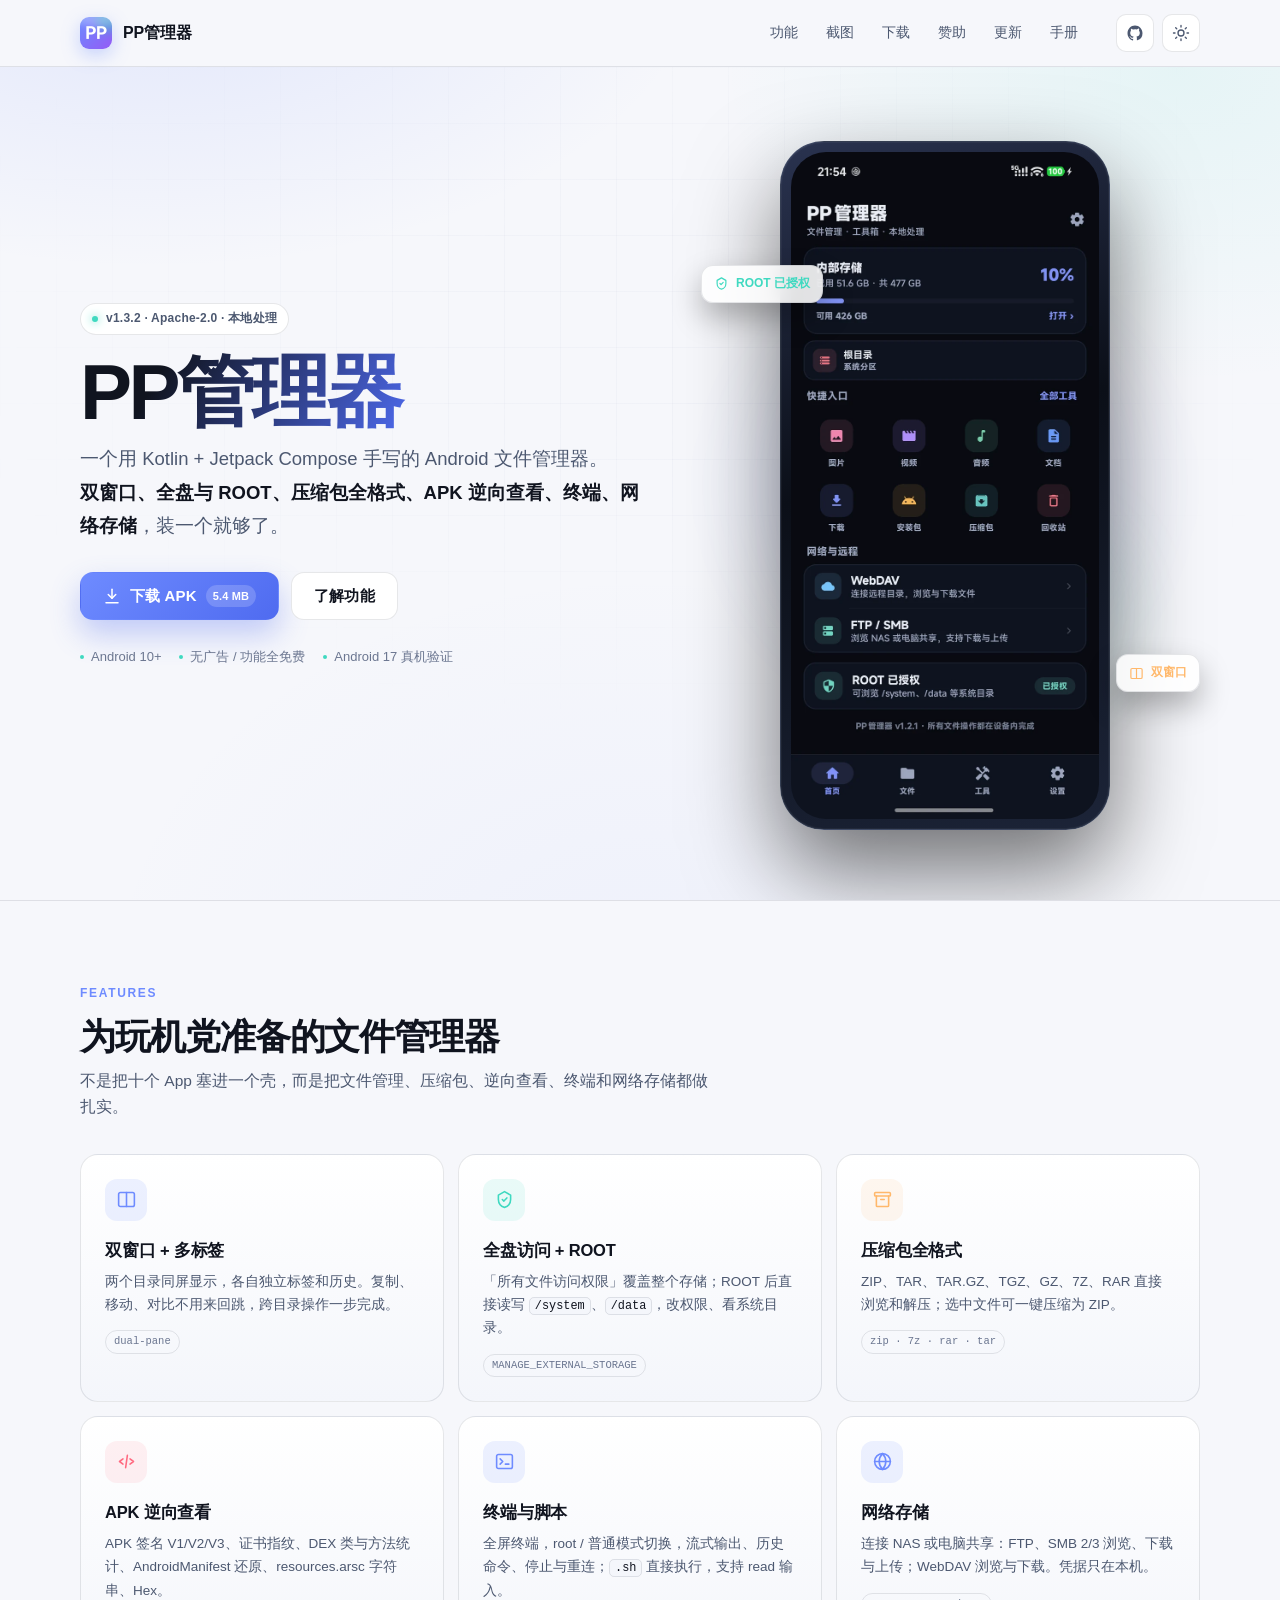
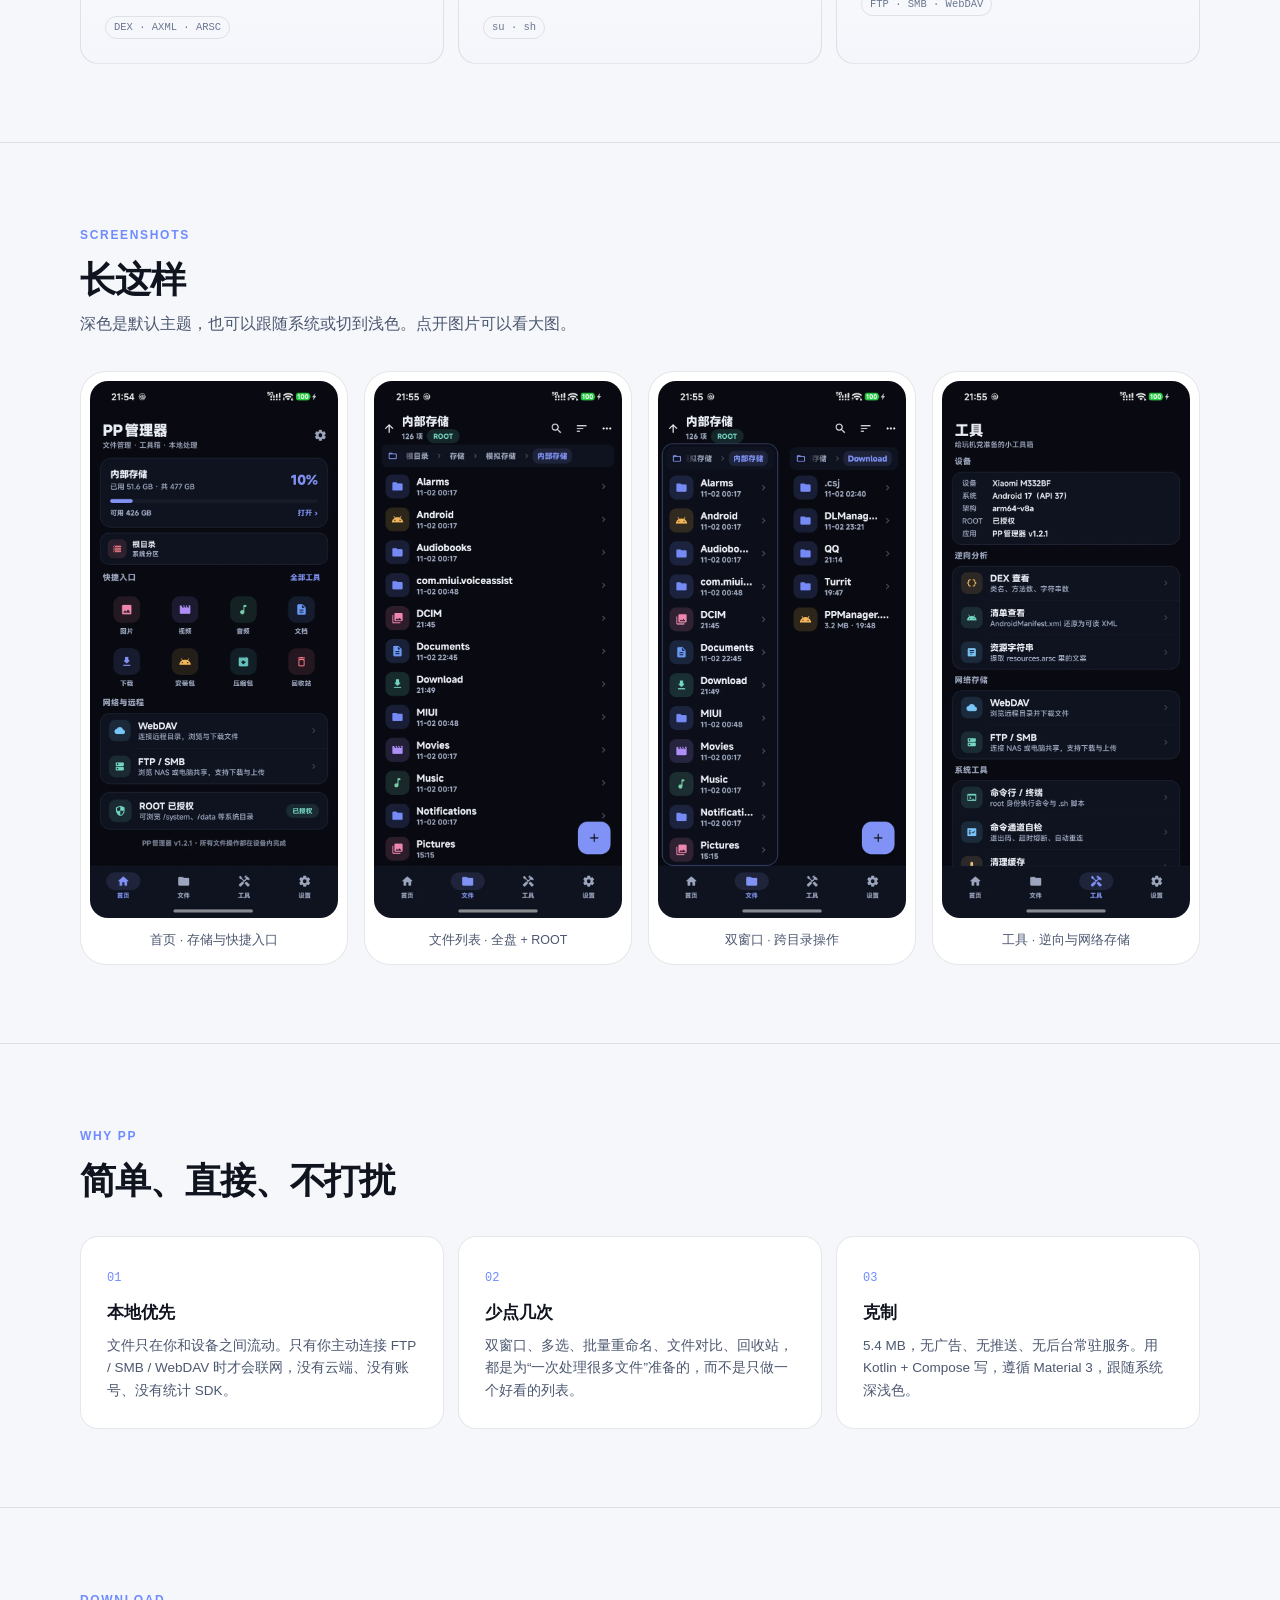
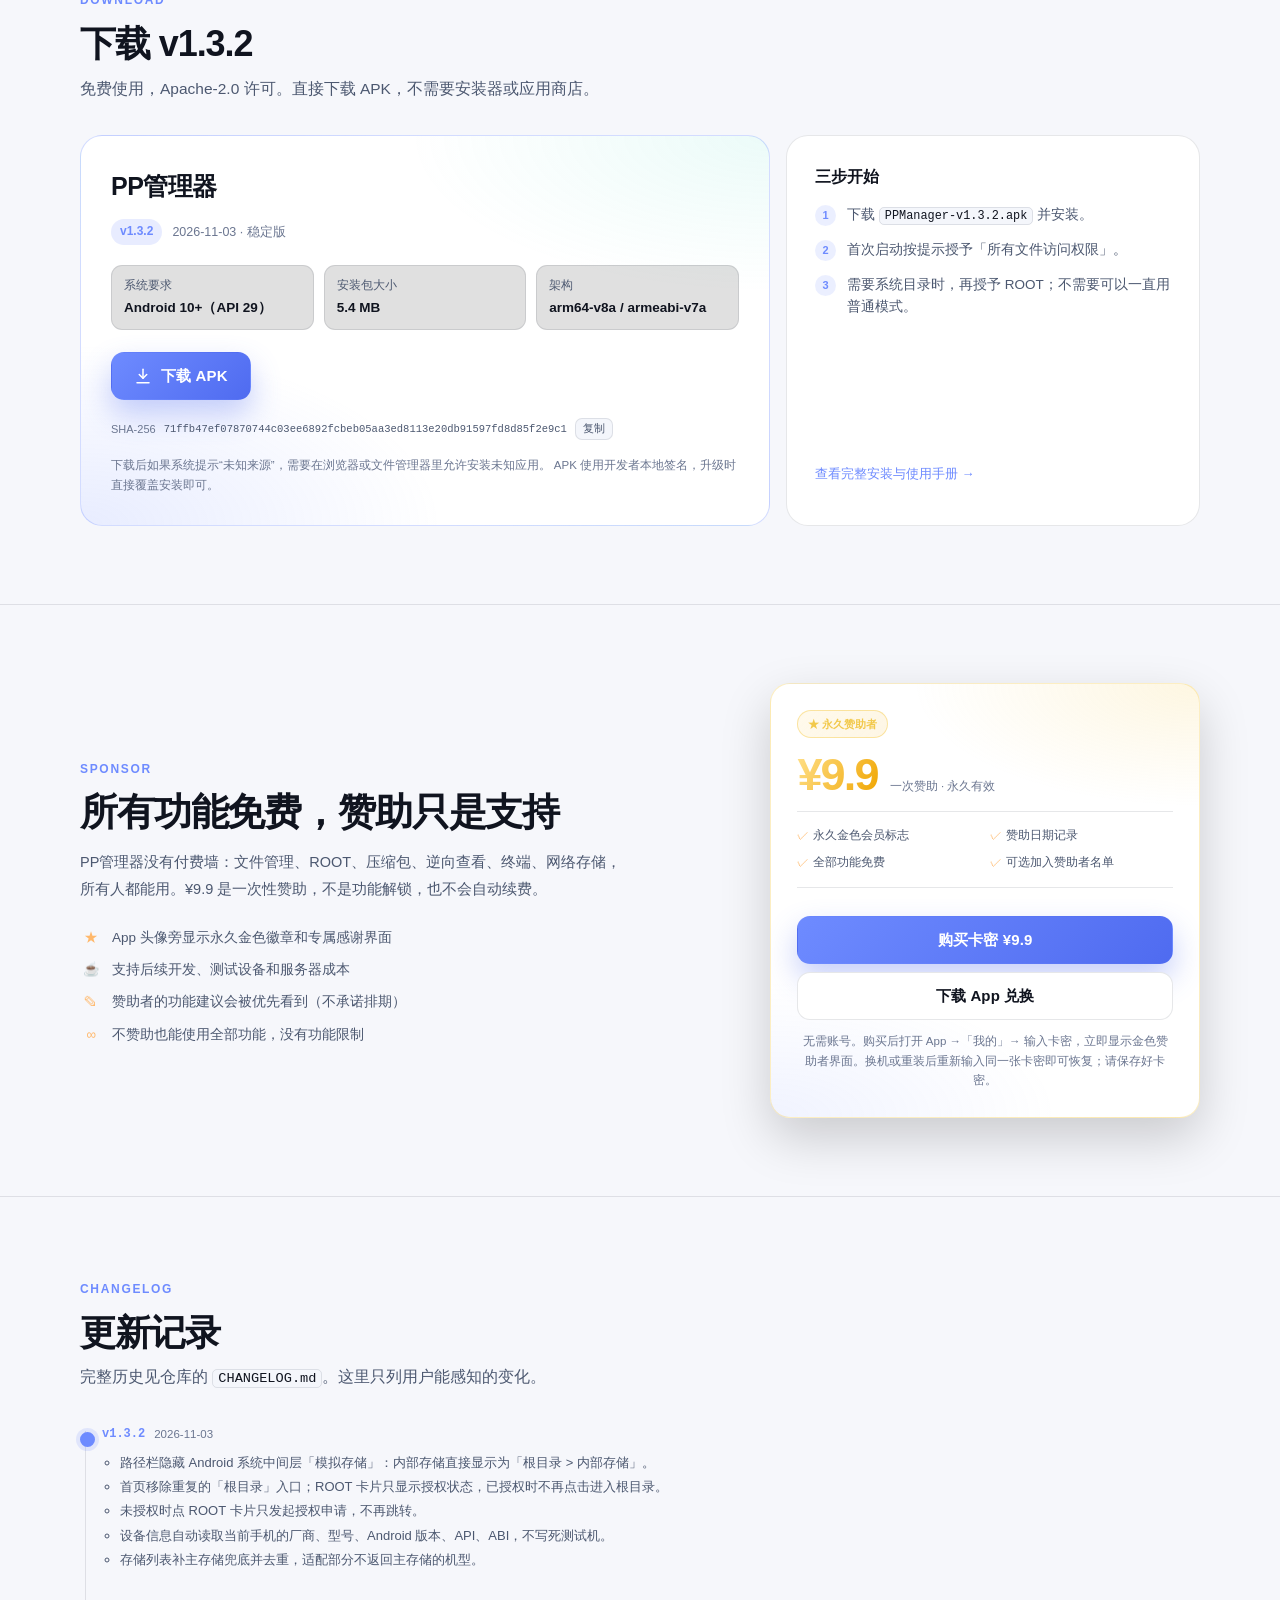
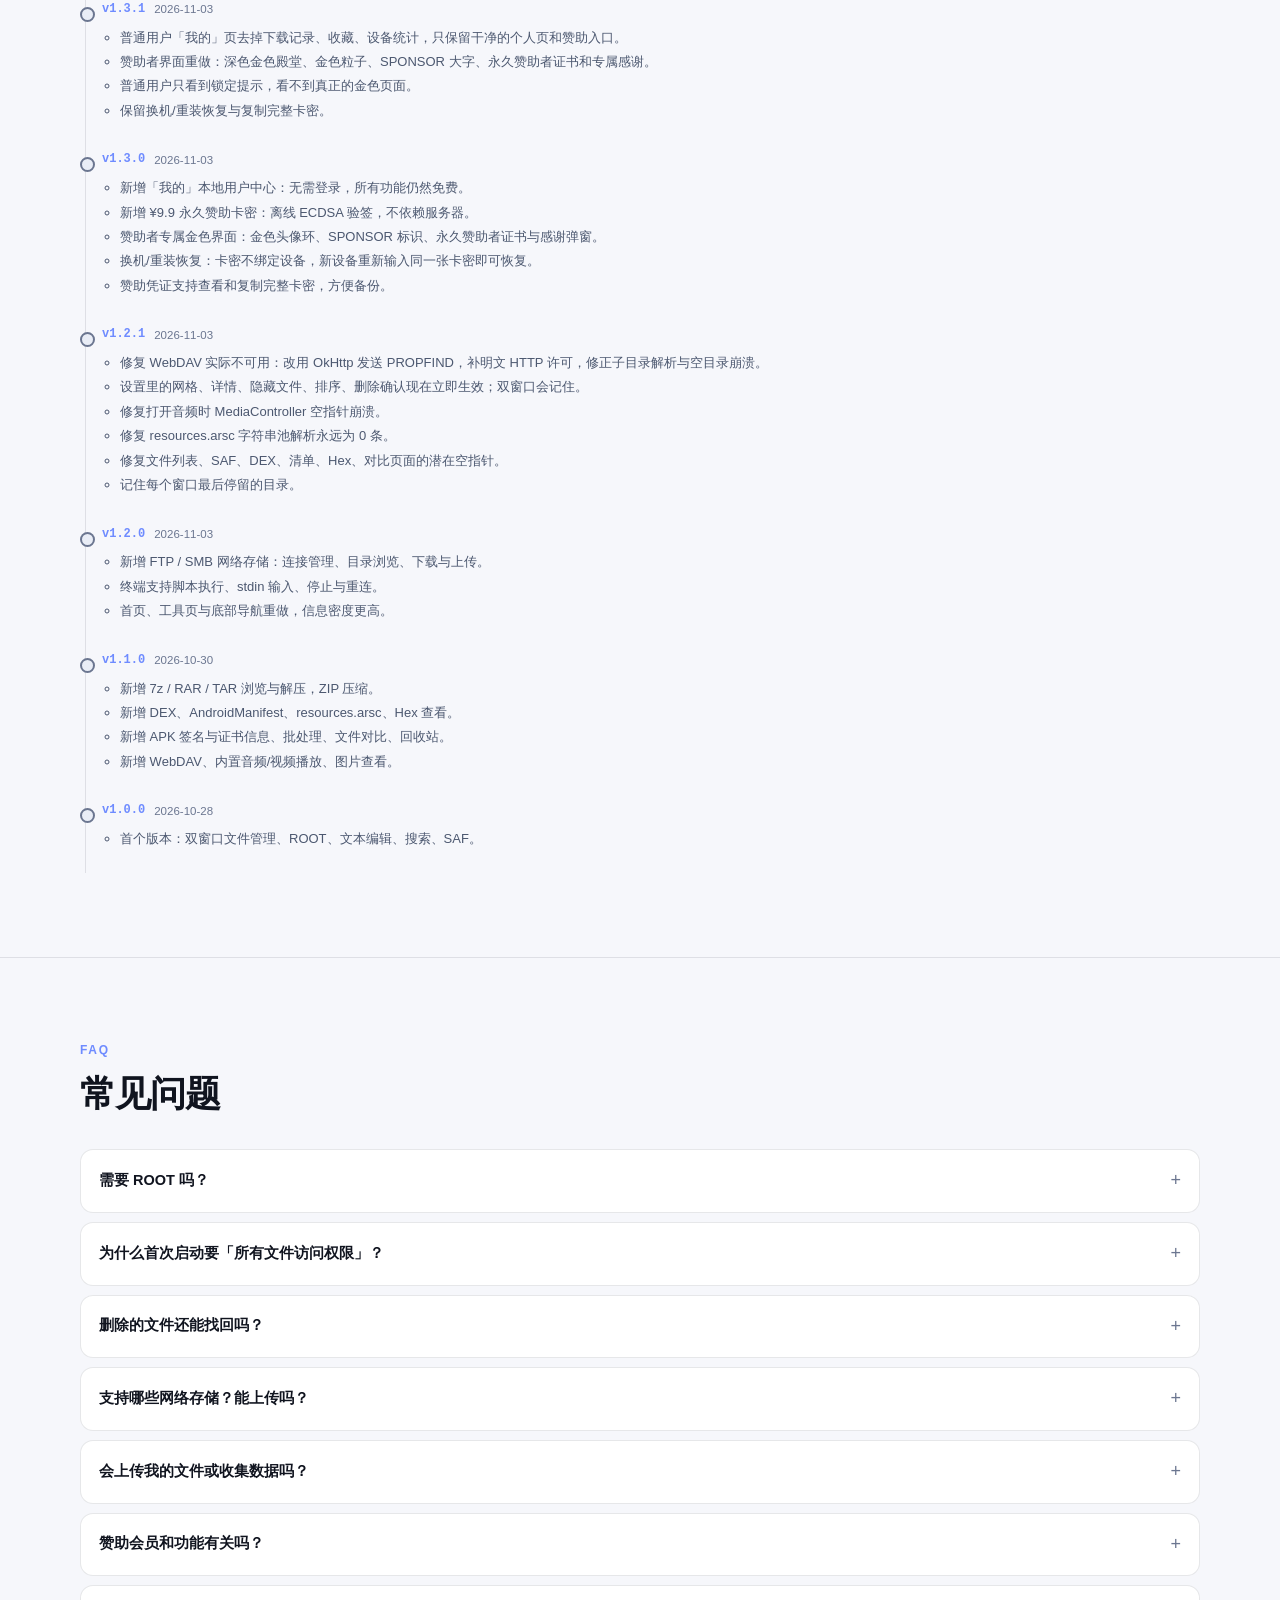
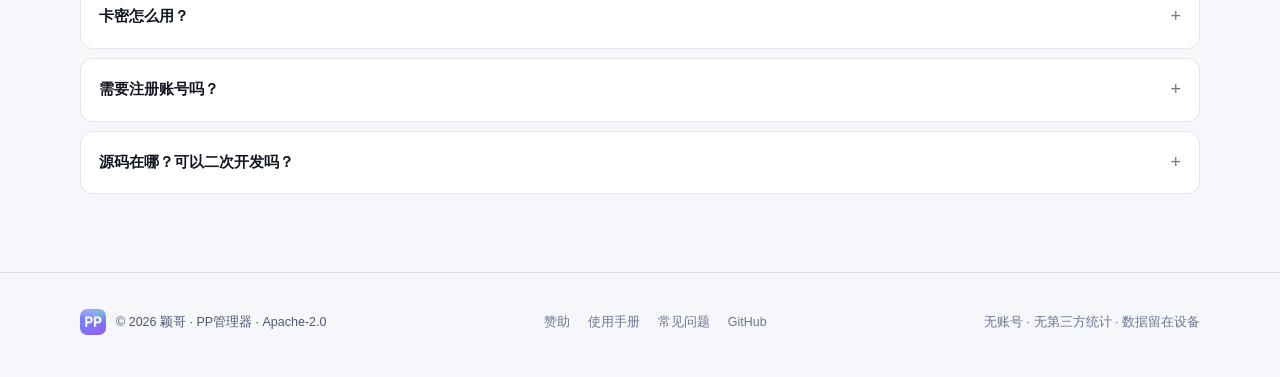
==== commit c1921642: "site: v1.3.2 路径与 ROOT 状态修正、设备自适应" ====
--- a/index.html
+++ b/index.html
@@ -4,7 +4,7 @@
   <meta charset="UTF-8">
   <meta name="viewport" content="width=device-width, initial-scale=1">
   <title>PP管理器 — Android 文件管理与逆向工具箱</title>
-  <meta name="description" content="PP管理器是一个 Android 文件管理器：双窗口、全盘与 ROOT、ZIP/7Z/RAR、APK/DEX/AXML/ARSC 查看、终端、FTP/SMB/WebDAV。v1.3.1 免费下载，本地处理，无广告。">
+  <meta name="description" content="PP管理器是一个 Android 文件管理器：双窗口、全盘与 ROOT、ZIP/7Z/RAR、APK/DEX/AXML/ARSC 查看、终端、FTP/SMB/WebDAV。v1.3.2 免费下载，本地处理，无广告。">
   <meta name="theme-color" content="#070a12">
   <meta name="color-scheme" content="dark light">
   <script>
@@ -23,11 +23,11 @@
   <meta property="og:site_name" content="PP管理器">
   <meta property="og:url" content="https://yingge-dev.github.io/pp-manager-site/">
   <meta property="og:title" content="PP管理器 — Android 文件管理与逆向工具箱">
-  <meta property="og:description" content="双窗口、ROOT、压缩包全格式、APK/DEX/AXML 查看、终端与网络存储。v1.3.1 免费下载。">
+  <meta property="og:description" content="双窗口、ROOT、压缩包全格式、APK/DEX/AXML 查看、终端与网络存储。v1.3.2 免费下载。">
   <meta property="og:image" content="https://yingge-dev.github.io/pp-manager-site/assets/og.png">
   <meta name="twitter:card" content="summary_large_image">
   <meta name="twitter:title" content="PP管理器">
-  <meta name="twitter:description" content="Android 文件管理与逆向工具箱，v1.3.1 免费下载。">
+  <meta name="twitter:description" content="Android 文件管理与逆向工具箱，v1.3.2 免费下载。">
   <meta name="twitter:image" content="https://yingge-dev.github.io/pp-manager-site/assets/og.png">
   <link rel="canonical" href="https://yingge-dev.github.io/pp-manager-site/">
 
@@ -47,7 +47,7 @@
     "fileSize": "5.4MB",
     "inLanguage": "zh-CN",
     "offers": { "@type": "Offer", "price": "0", "priceCurrency": "CNY" },
-    "downloadUrl": "https://yingge-dev.github.io/pp-manager-site/download/PPManager-v1.3.1.apk"
+    "downloadUrl": "https://yingge-dev.github.io/pp-manager-site/download/PPManager-v1.3.2.apk"
   }
   </script>
 </head>
@@ -87,14 +87,14 @@
     <section class="hero" id="top">
       <div class="wrap hero-grid">
         <div class="hero-copy">
-          <span class="eyebrow"><i></i>v1.3.1 · Apache-2.0 · 本地处理</span>
+          <span class="eyebrow"><i></i>v1.3.2 · Apache-2.0 · 本地处理</span>
           <h1>PP管理器</h1>
           <p class="lead">
             一个用 Kotlin + Jetpack Compose 手写的 Android 文件管理器。<br>
             <strong>双窗口、全盘与 ROOT、压缩包全格式、APK 逆向查看、终端、网络存储</strong>，装一个就够了。
           </p>
           <div class="cta">
-            <a class="btn btn-primary" href="download/PPManager-v1.3.1.apk" download>
+            <a class="btn btn-primary" href="download/PPManager-v1.3.2.apk" download>
               <svg viewBox="0 0 24 24" fill="none" stroke="currentColor" stroke-width="2" stroke-linecap="round" stroke-linejoin="round" aria-hidden="true"><path d="M12 3v12"/><path d="m7 10 5 5 5-5"/><path d="M4 21h16"/></svg>
               下载 APK <span class="ver">5.4 MB</span>
             </a>
@@ -247,7 +247,7 @@
       <div class="wrap">
         <div class="section-head reveal">
           <span class="kicker">Download</span>
-          <h2>下载 v1.3.1</h2>
+          <h2>下载 v1.3.2</h2>
           <p>免费使用，Apache-2.0 许可。直接下载 APK，不需要安装器或应用商店。</p>
         </div>
 
@@ -255,7 +255,7 @@
           <div class="download-card reveal">
             <h2>PP管理器</h2>
             <div class="version-row">
-              <span class="badge">v1.3.1</span>
+              <span class="badge">v1.3.2</span>
               <span class="date">2026-11-03 · 稳定版</span>
             </div>
             <ul class="spec">
@@ -263,13 +263,13 @@
               <li>安装包大小<strong>5.4 MB</strong></li>
               <li>架构<strong>arm64-v8a / armeabi-v7a</strong></li>
             </ul>
-            <a class="btn btn-primary" href="download/PPManager-v1.3.1.apk" download>
+            <a class="btn btn-primary" href="download/PPManager-v1.3.2.apk" download>
               <svg viewBox="0 0 24 24" fill="none" stroke="currentColor" stroke-width="2" stroke-linecap="round" stroke-linejoin="round" aria-hidden="true"><path d="M12 3v12"/><path d="m7 10 5 5 5-5"/><path d="M4 21h16"/></svg>
               下载 APK
             </a>
             <div class="sha">
               <span>SHA-256</span>
-              <code id="shaText">88cf829a38aacf7f0414b489c4baa4fa0be56aaf16cef6cbae1adf0b94ee08e9</code>
+              <code id="shaText">71ffb47ef07870744c03ee6892fcbeb05aa3ed8113e20db91597fd8d85f2e9c1</code>
               <button class="copy-btn" type="button" data-copy="#shaText">复制</button>
             </div>
             <p class="note">
@@ -281,7 +281,7 @@
           <aside class="install-card reveal">
             <h3>三步开始</h3>
             <ol class="steps">
-              <li>下载 <code>PPManager-v1.3.1.apk</code> 并安装。</li>
+              <li>下载 <code>PPManager-v1.3.2.apk</code> 并安装。</li>
               <li>首次启动按提示授予「所有文件访问权限」。</li>
               <li>需要系统目录时，再授予 ROOT；不需要可以一直用普通模式。</li>
             </ol>
@@ -334,6 +334,16 @@
 
         <ol class="timeline">
           <li class="release latest reveal">
+            <h3><span class="v">v1.3.2</span> <time datetime="2026-11-03">2026-11-03</time></h3>
+            <ul>
+              <li>路径栏隐藏 Android 系统中间层「模拟存储」：内部存储直接显示为「根目录 &gt; 内部存储」。</li>
+              <li>首页移除重复的「根目录」入口；ROOT 卡片只显示授权状态，已授权时不再点击进入根目录。</li>
+              <li>未授权时点 ROOT 卡片只发起授权申请，不再跳转。</li>
+              <li>设备信息自动读取当前手机的厂商、型号、Android 版本、API、ABI，不写死测试机。</li>
+              <li>存储列表补主存储兜底并去重，适配部分不返回主存储的机型。</li>
+            </ul>
+          </li>
+          <li class="release reveal">
             <h3><span class="v">v1.3.1</span> <time datetime="2026-11-03">2026-11-03</time></h3>
             <ul>
               <li>普通用户「我的」页去掉下载记录、收藏、设备统计，只保留干净的个人页和赞助入口。</li>
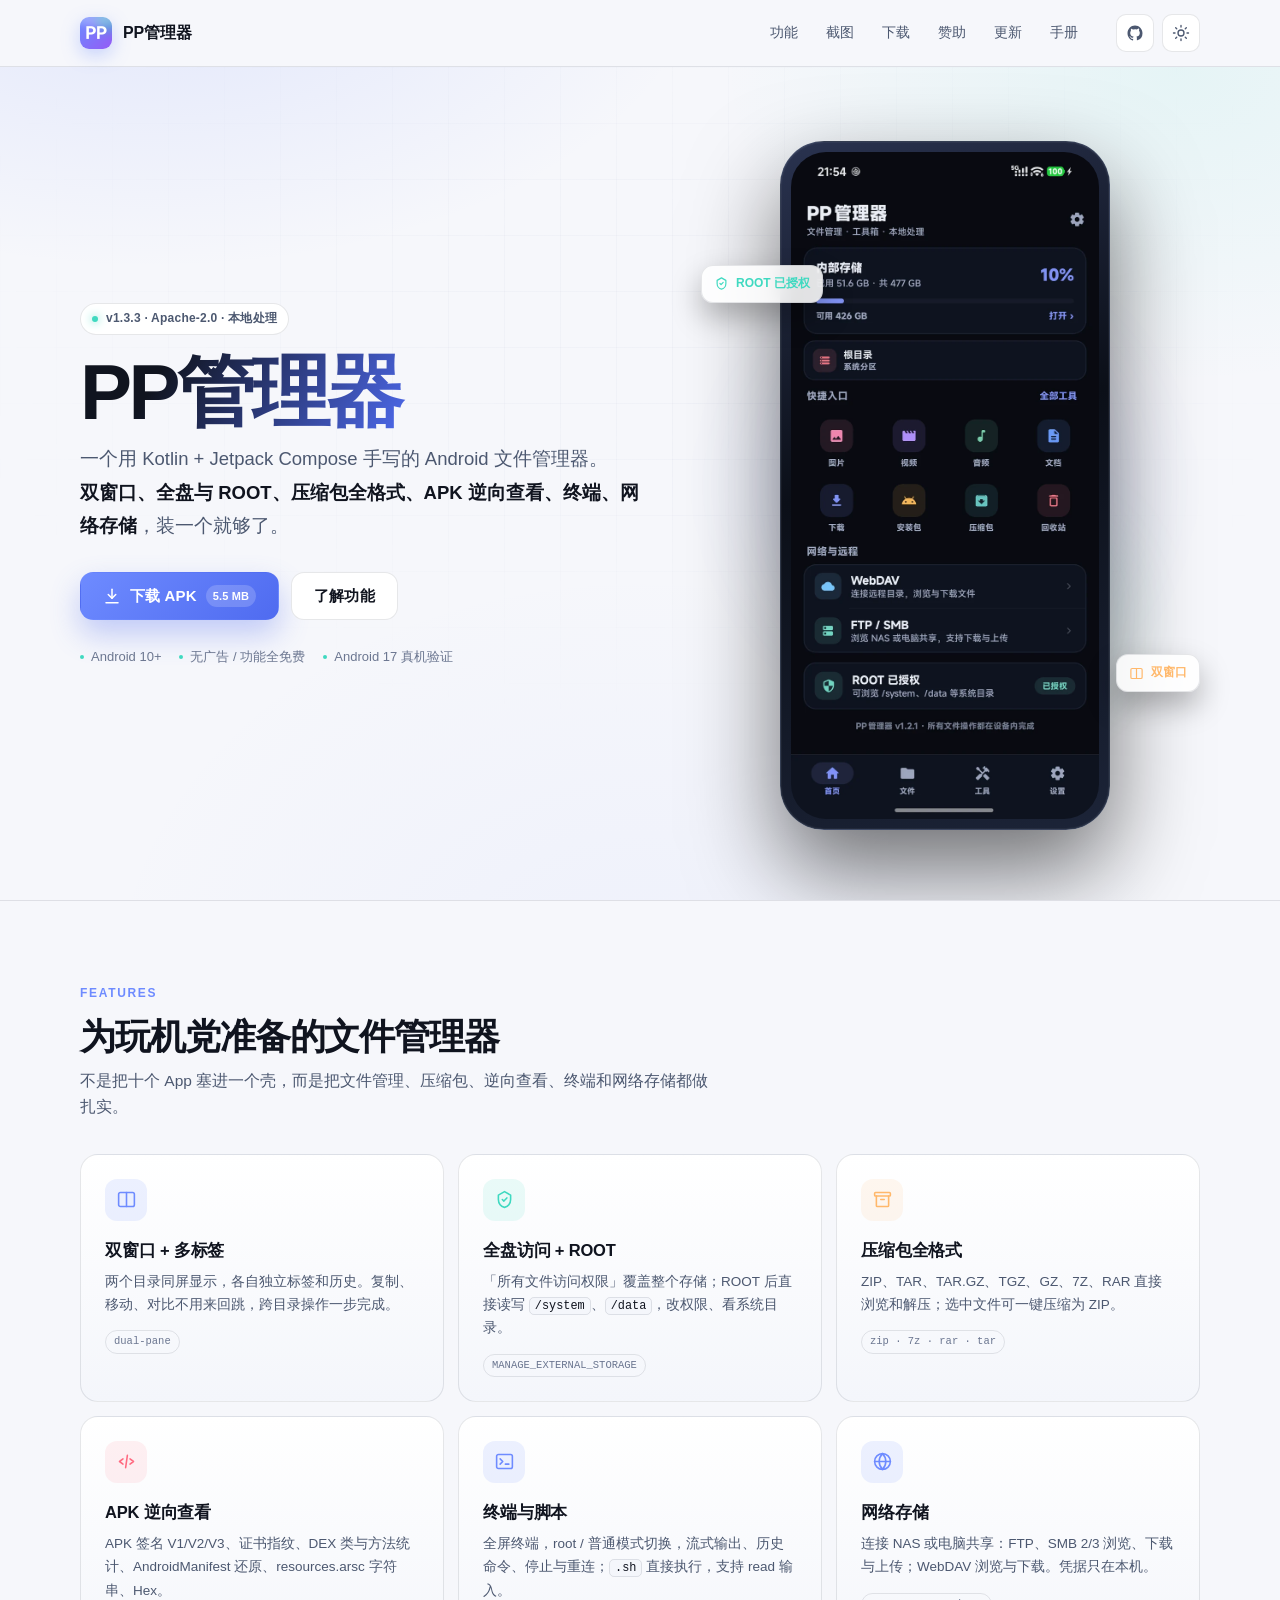
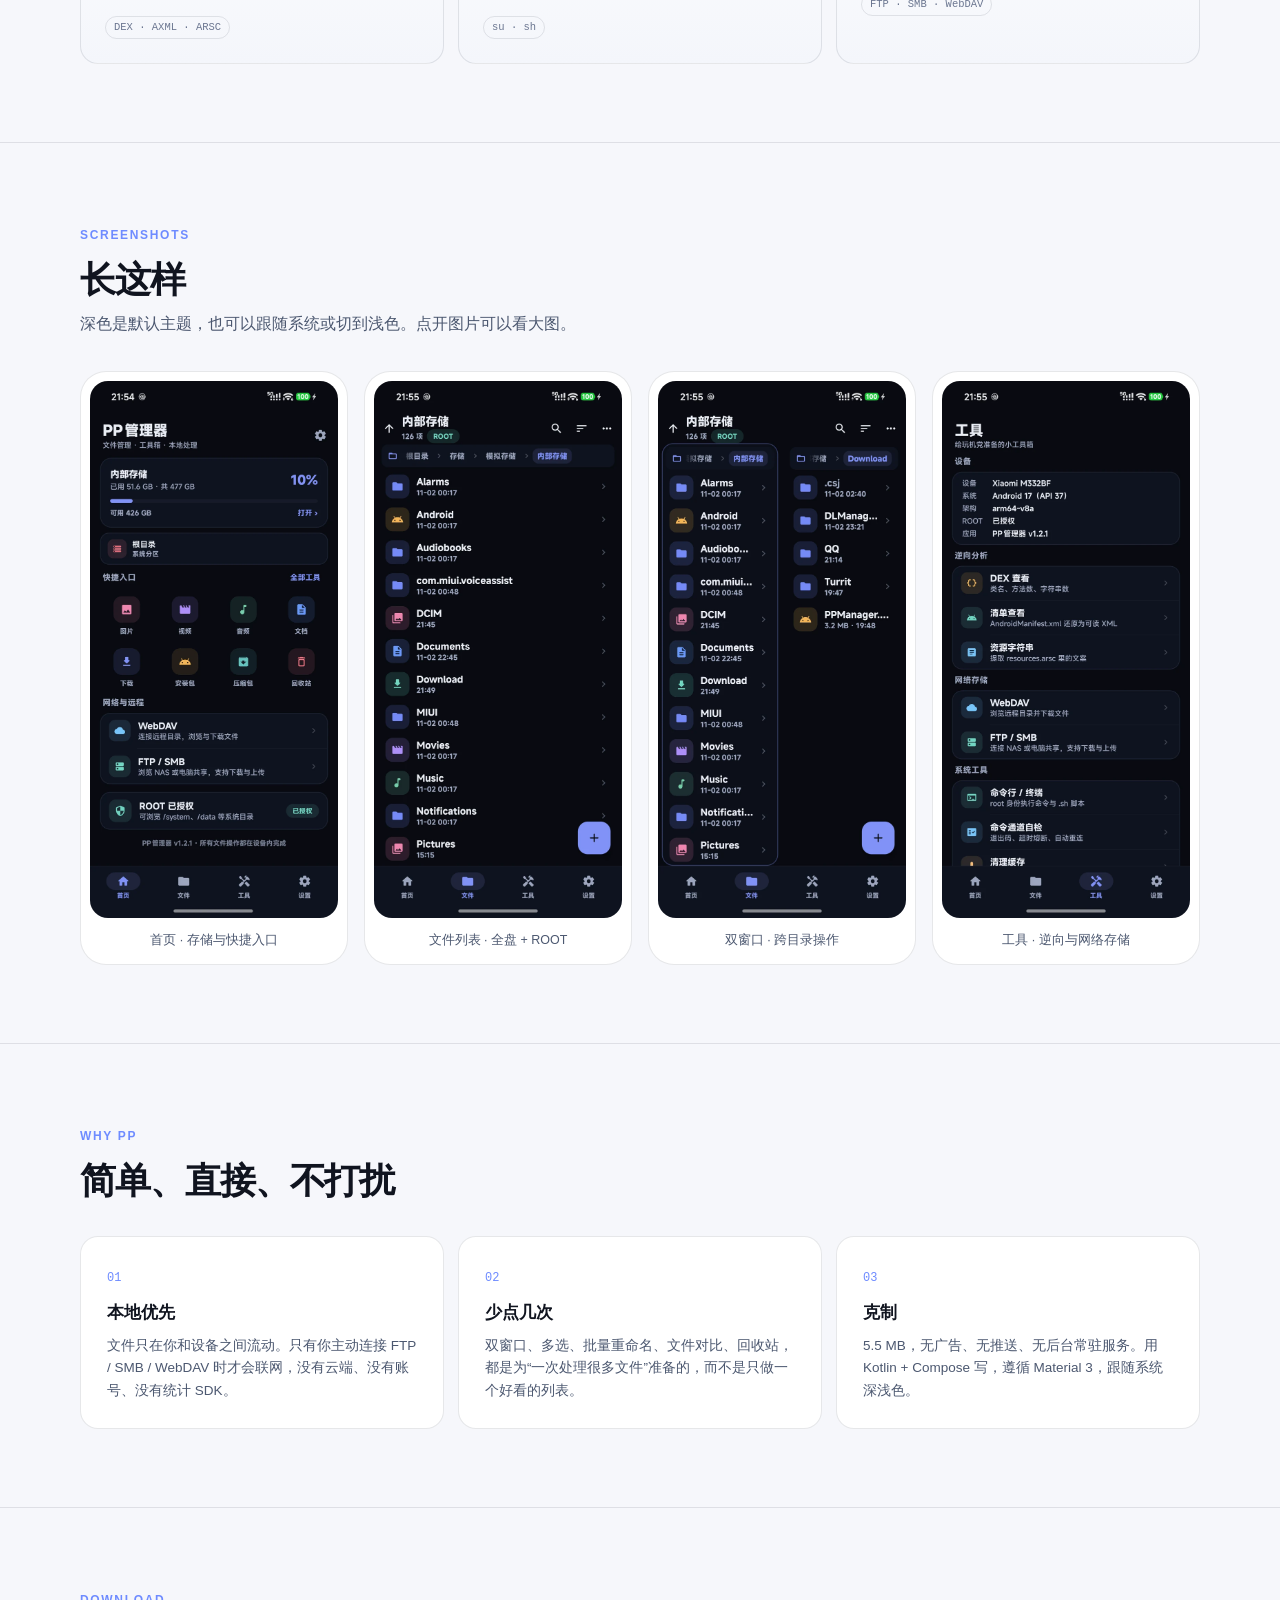
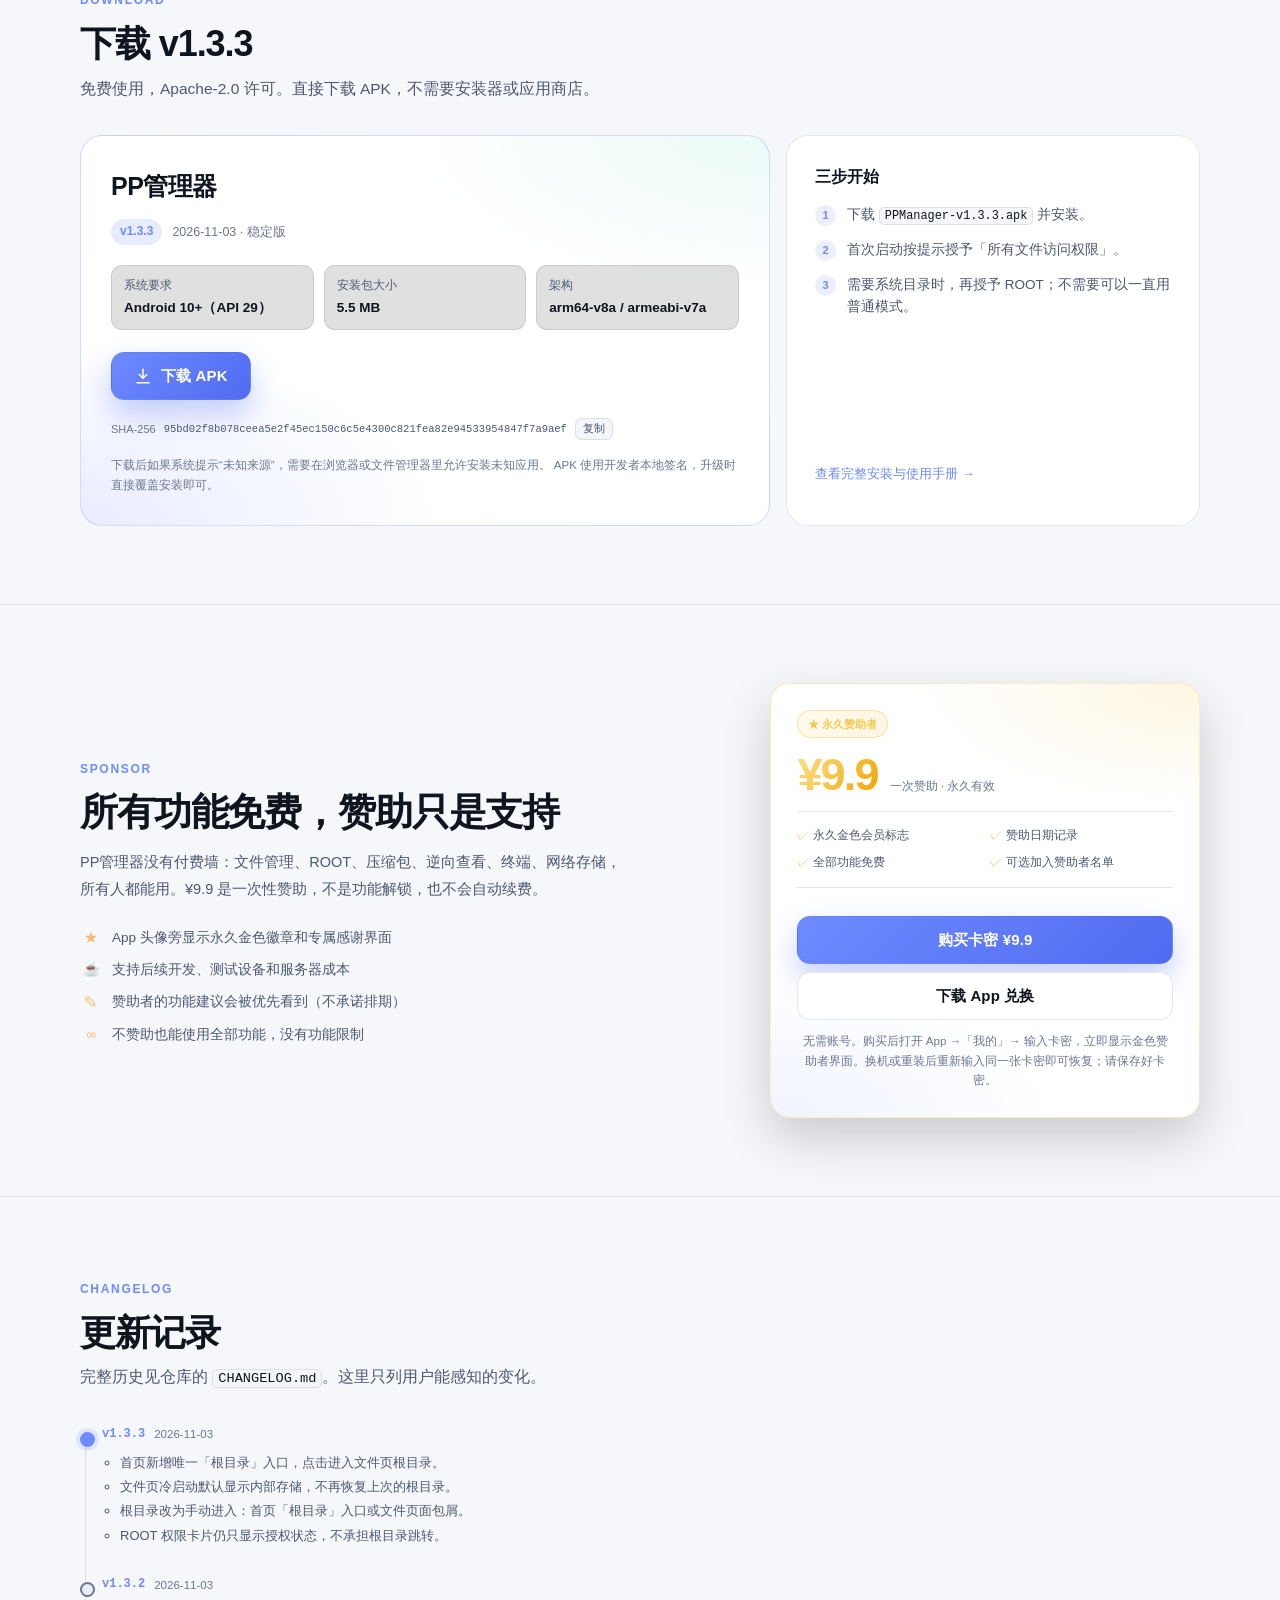
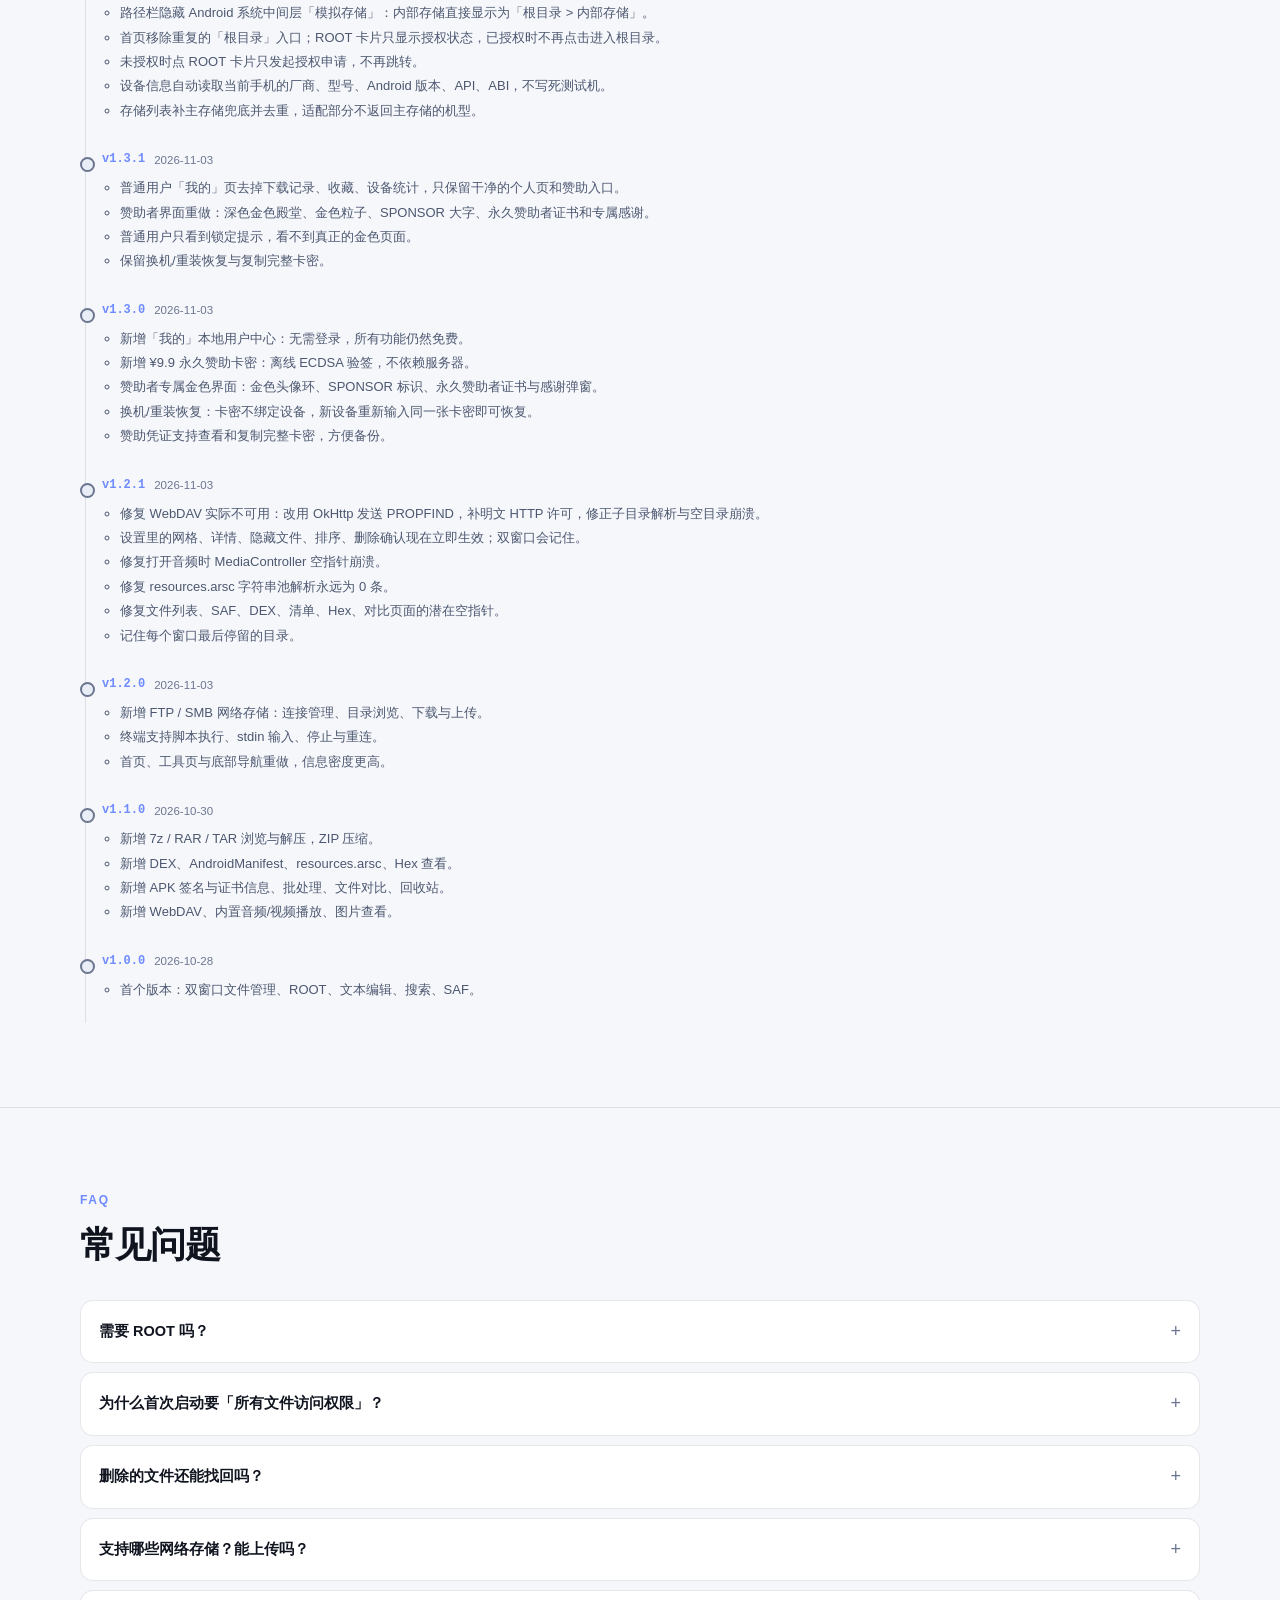
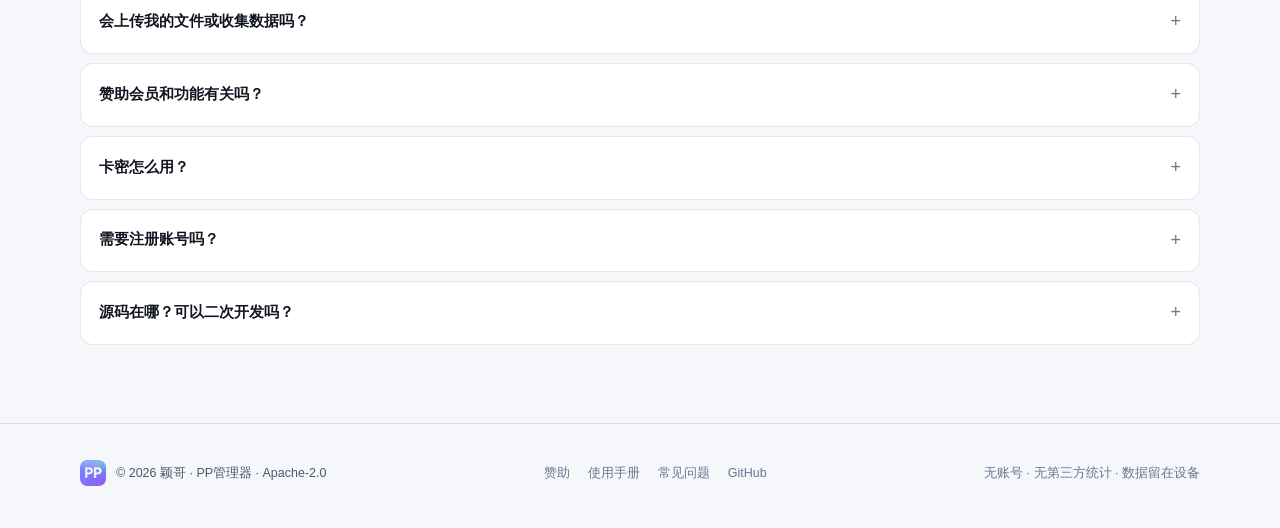
==== commit d9f18c76: "site: v1.3.3 首页根目录入口与内部存储默认" ====
--- a/index.html
+++ b/index.html
@@ -4,7 +4,7 @@
   <meta charset="UTF-8">
   <meta name="viewport" content="width=device-width, initial-scale=1">
   <title>PP管理器 — Android 文件管理与逆向工具箱</title>
-  <meta name="description" content="PP管理器是一个 Android 文件管理器：双窗口、全盘与 ROOT、ZIP/7Z/RAR、APK/DEX/AXML/ARSC 查看、终端、FTP/SMB/WebDAV。v1.3.2 免费下载，本地处理，无广告。">
+  <meta name="description" content="PP管理器是一个 Android 文件管理器：双窗口、全盘与 ROOT、ZIP/7Z/RAR、APK/DEX/AXML/ARSC 查看、终端、FTP/SMB/WebDAV。v1.3.3 免费下载，本地处理，无广告。">
   <meta name="theme-color" content="#070a12">
   <meta name="color-scheme" content="dark light">
   <script>
@@ -23,11 +23,11 @@
   <meta property="og:site_name" content="PP管理器">
   <meta property="og:url" content="https://yingge-dev.github.io/pp-manager-site/">
   <meta property="og:title" content="PP管理器 — Android 文件管理与逆向工具箱">
-  <meta property="og:description" content="双窗口、ROOT、压缩包全格式、APK/DEX/AXML 查看、终端与网络存储。v1.3.2 免费下载。">
+  <meta property="og:description" content="双窗口、ROOT、压缩包全格式、APK/DEX/AXML 查看、终端与网络存储。v1.3.3 免费下载。">
   <meta property="og:image" content="https://yingge-dev.github.io/pp-manager-site/assets/og.png">
   <meta name="twitter:card" content="summary_large_image">
   <meta name="twitter:title" content="PP管理器">
-  <meta name="twitter:description" content="Android 文件管理与逆向工具箱，v1.3.2 免费下载。">
+  <meta name="twitter:description" content="Android 文件管理与逆向工具箱，v1.3.3 免费下载。">
   <meta name="twitter:image" content="https://yingge-dev.github.io/pp-manager-site/assets/og.png">
   <link rel="canonical" href="https://yingge-dev.github.io/pp-manager-site/">
 
@@ -47,7 +47,7 @@
     "fileSize": "5.4MB",
     "inLanguage": "zh-CN",
     "offers": { "@type": "Offer", "price": "0", "priceCurrency": "CNY" },
-    "downloadUrl": "https://yingge-dev.github.io/pp-manager-site/download/PPManager-v1.3.2.apk"
+    "downloadUrl": "https://yingge-dev.github.io/pp-manager-site/download/PPManager-v1.3.3.apk"
   }
   </script>
 </head>
@@ -87,16 +87,16 @@
     <section class="hero" id="top">
       <div class="wrap hero-grid">
         <div class="hero-copy">
-          <span class="eyebrow"><i></i>v1.3.2 · Apache-2.0 · 本地处理</span>
+          <span class="eyebrow"><i></i>v1.3.3 · Apache-2.0 · 本地处理</span>
           <h1>PP管理器</h1>
           <p class="lead">
             一个用 Kotlin + Jetpack Compose 手写的 Android 文件管理器。<br>
             <strong>双窗口、全盘与 ROOT、压缩包全格式、APK 逆向查看、终端、网络存储</strong>，装一个就够了。
           </p>
           <div class="cta">
-            <a class="btn btn-primary" href="download/PPManager-v1.3.2.apk" download>
+            <a class="btn btn-primary" href="download/PPManager-v1.3.3.apk" download>
               <svg viewBox="0 0 24 24" fill="none" stroke="currentColor" stroke-width="2" stroke-linecap="round" stroke-linejoin="round" aria-hidden="true"><path d="M12 3v12"/><path d="m7 10 5 5 5-5"/><path d="M4 21h16"/></svg>
-              下载 APK <span class="ver">5.4 MB</span>
+              下载 APK <span class="ver">5.5 MB</span>
             </a>
             <a class="btn btn-ghost" href="#features">了解功能</a>
           </div>
@@ -237,7 +237,7 @@
           <article class="why reveal">
             <span class="num">03</span>
             <h3>克制</h3>
-            <p>5.4 MB，无广告、无推送、无后台常驻服务。用 Kotlin + Compose 写，遵循 Material 3，跟随系统深浅色。</p>
+            <p>5.5 MB，无广告、无推送、无后台常驻服务。用 Kotlin + Compose 写，遵循 Material 3，跟随系统深浅色。</p>
           </article>
         </div>
       </div>
@@ -247,7 +247,7 @@
       <div class="wrap">
         <div class="section-head reveal">
           <span class="kicker">Download</span>
-          <h2>下载 v1.3.2</h2>
+          <h2>下载 v1.3.3</h2>
           <p>免费使用，Apache-2.0 许可。直接下载 APK，不需要安装器或应用商店。</p>
         </div>
 
@@ -255,21 +255,21 @@
           <div class="download-card reveal">
             <h2>PP管理器</h2>
             <div class="version-row">
-              <span class="badge">v1.3.2</span>
+              <span class="badge">v1.3.3</span>
               <span class="date">2026-11-03 · 稳定版</span>
             </div>
             <ul class="spec">
               <li>系统要求<strong>Android 10+（API 29）</strong></li>
-              <li>安装包大小<strong>5.4 MB</strong></li>
+              <li>安装包大小<strong>5.5 MB</strong></li>
               <li>架构<strong>arm64-v8a / armeabi-v7a</strong></li>
             </ul>
-            <a class="btn btn-primary" href="download/PPManager-v1.3.2.apk" download>
+            <a class="btn btn-primary" href="download/PPManager-v1.3.3.apk" download>
               <svg viewBox="0 0 24 24" fill="none" stroke="currentColor" stroke-width="2" stroke-linecap="round" stroke-linejoin="round" aria-hidden="true"><path d="M12 3v12"/><path d="m7 10 5 5 5-5"/><path d="M4 21h16"/></svg>
               下载 APK
             </a>
             <div class="sha">
               <span>SHA-256</span>
-              <code id="shaText">71ffb47ef07870744c03ee6892fcbeb05aa3ed8113e20db91597fd8d85f2e9c1</code>
+              <code id="shaText">95bd02f8b078ceea5e2f45ec150c6c5e4300c821fea82e94533954847f7a9aef</code>
               <button class="copy-btn" type="button" data-copy="#shaText">复制</button>
             </div>
             <p class="note">
@@ -281,7 +281,7 @@
           <aside class="install-card reveal">
             <h3>三步开始</h3>
             <ol class="steps">
-              <li>下载 <code>PPManager-v1.3.2.apk</code> 并安装。</li>
+              <li>下载 <code>PPManager-v1.3.3.apk</code> 并安装。</li>
               <li>首次启动按提示授予「所有文件访问权限」。</li>
               <li>需要系统目录时，再授予 ROOT；不需要可以一直用普通模式。</li>
             </ol>
@@ -334,6 +334,15 @@
 
         <ol class="timeline">
           <li class="release latest reveal">
+            <h3><span class="v">v1.3.3</span> <time datetime="2026-11-03">2026-11-03</time></h3>
+            <ul>
+              <li>首页新增唯一「根目录」入口，点击进入文件页根目录。</li>
+              <li>文件页冷启动默认显示内部存储，不再恢复上次的根目录。</li>
+              <li>根目录改为手动进入：首页「根目录」入口或文件页面包屑。</li>
+              <li>ROOT 权限卡片仍只显示授权状态，不承担根目录跳转。</li>
+            </ul>
+          </li>
+          <li class="release reveal">
             <h3><span class="v">v1.3.2</span> <time datetime="2026-11-03">2026-11-03</time></h3>
             <ul>
               <li>路径栏隐藏 Android 系统中间层「模拟存储」：内部存储直接显示为「根目录 &gt; 内部存储」。</li>
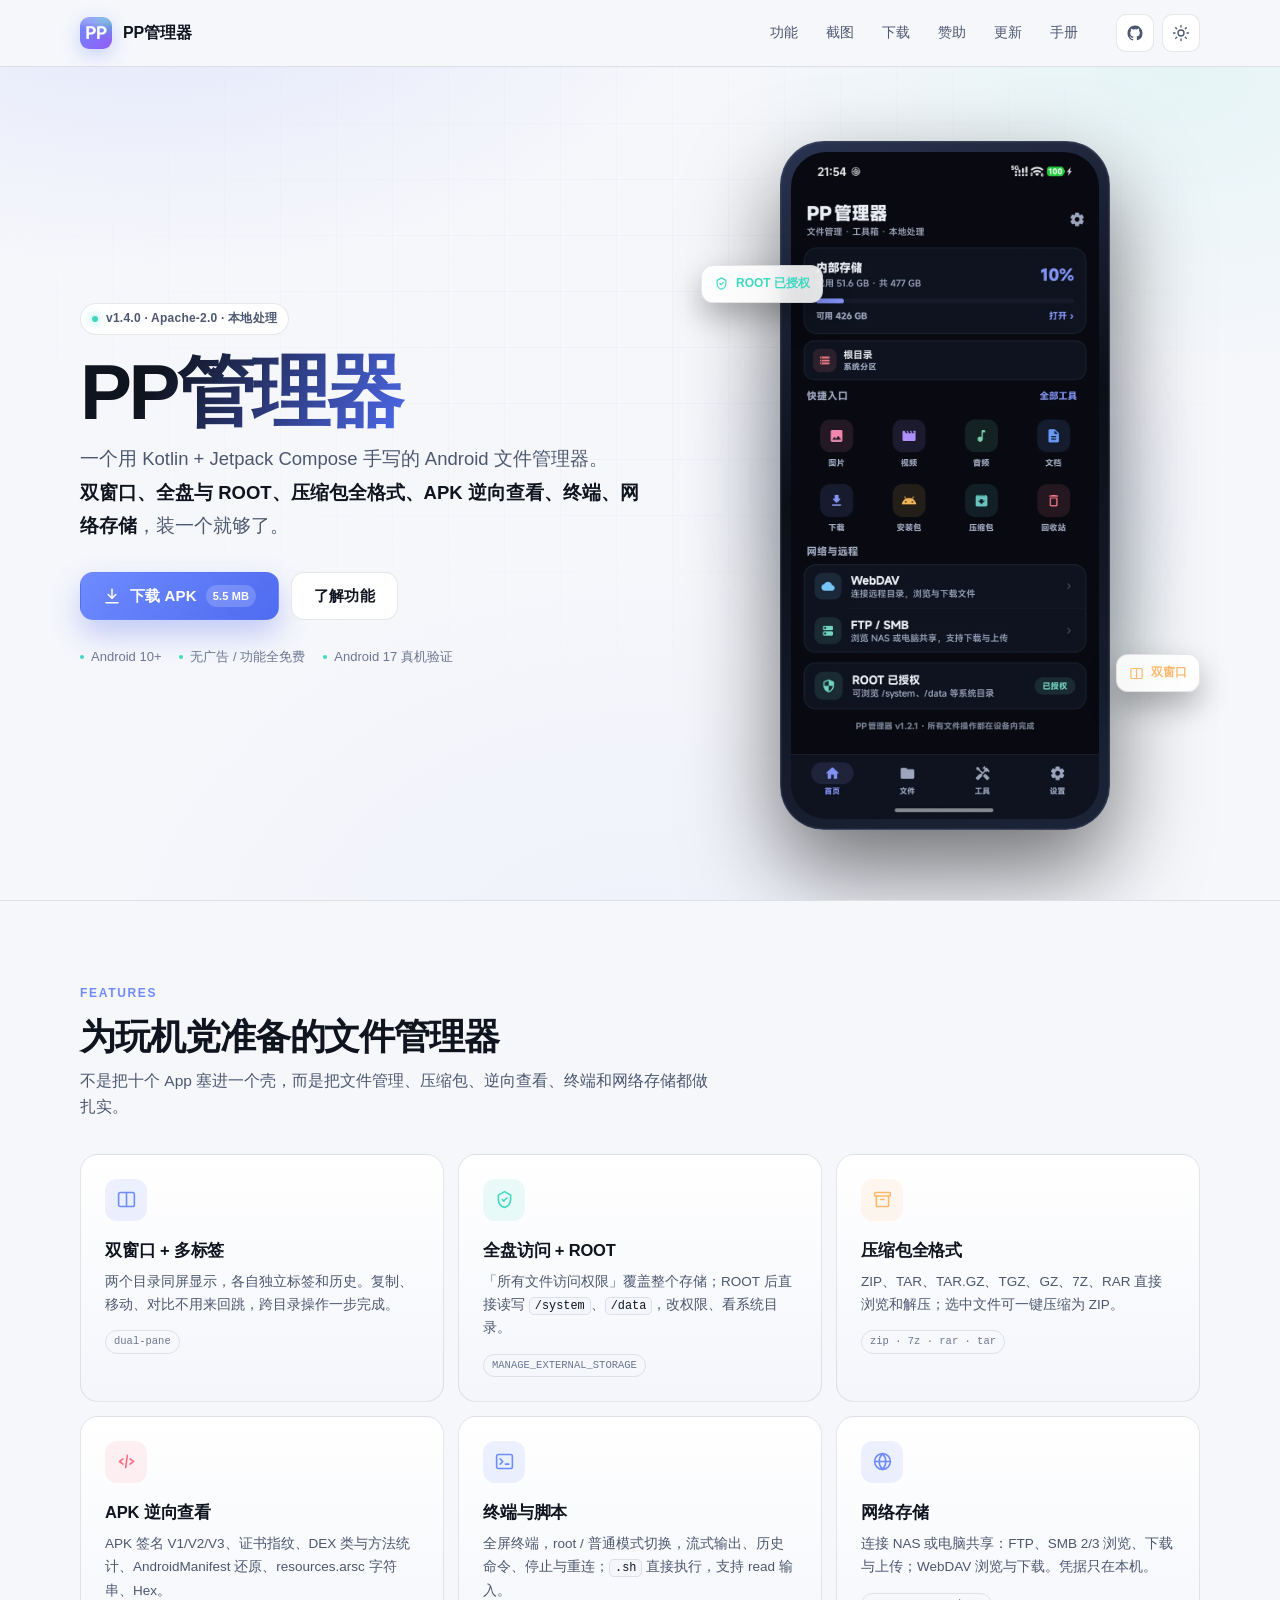
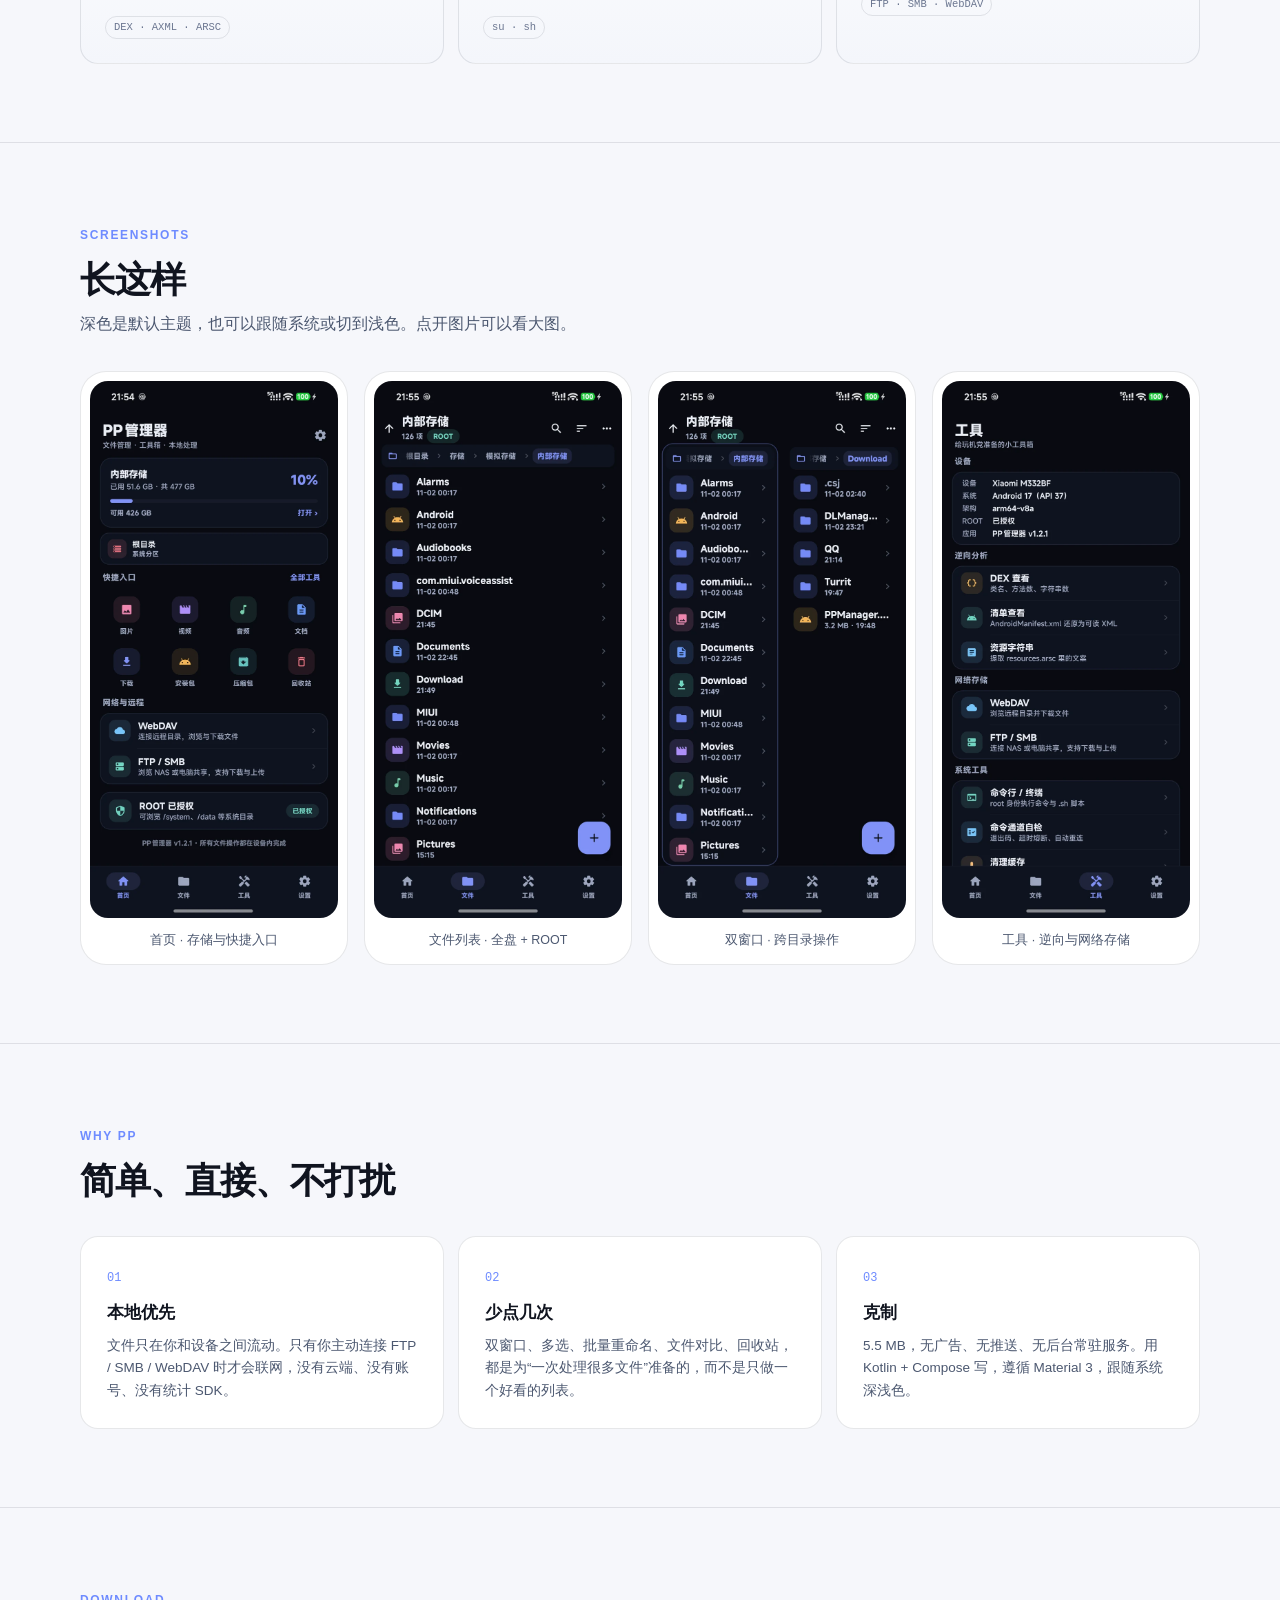
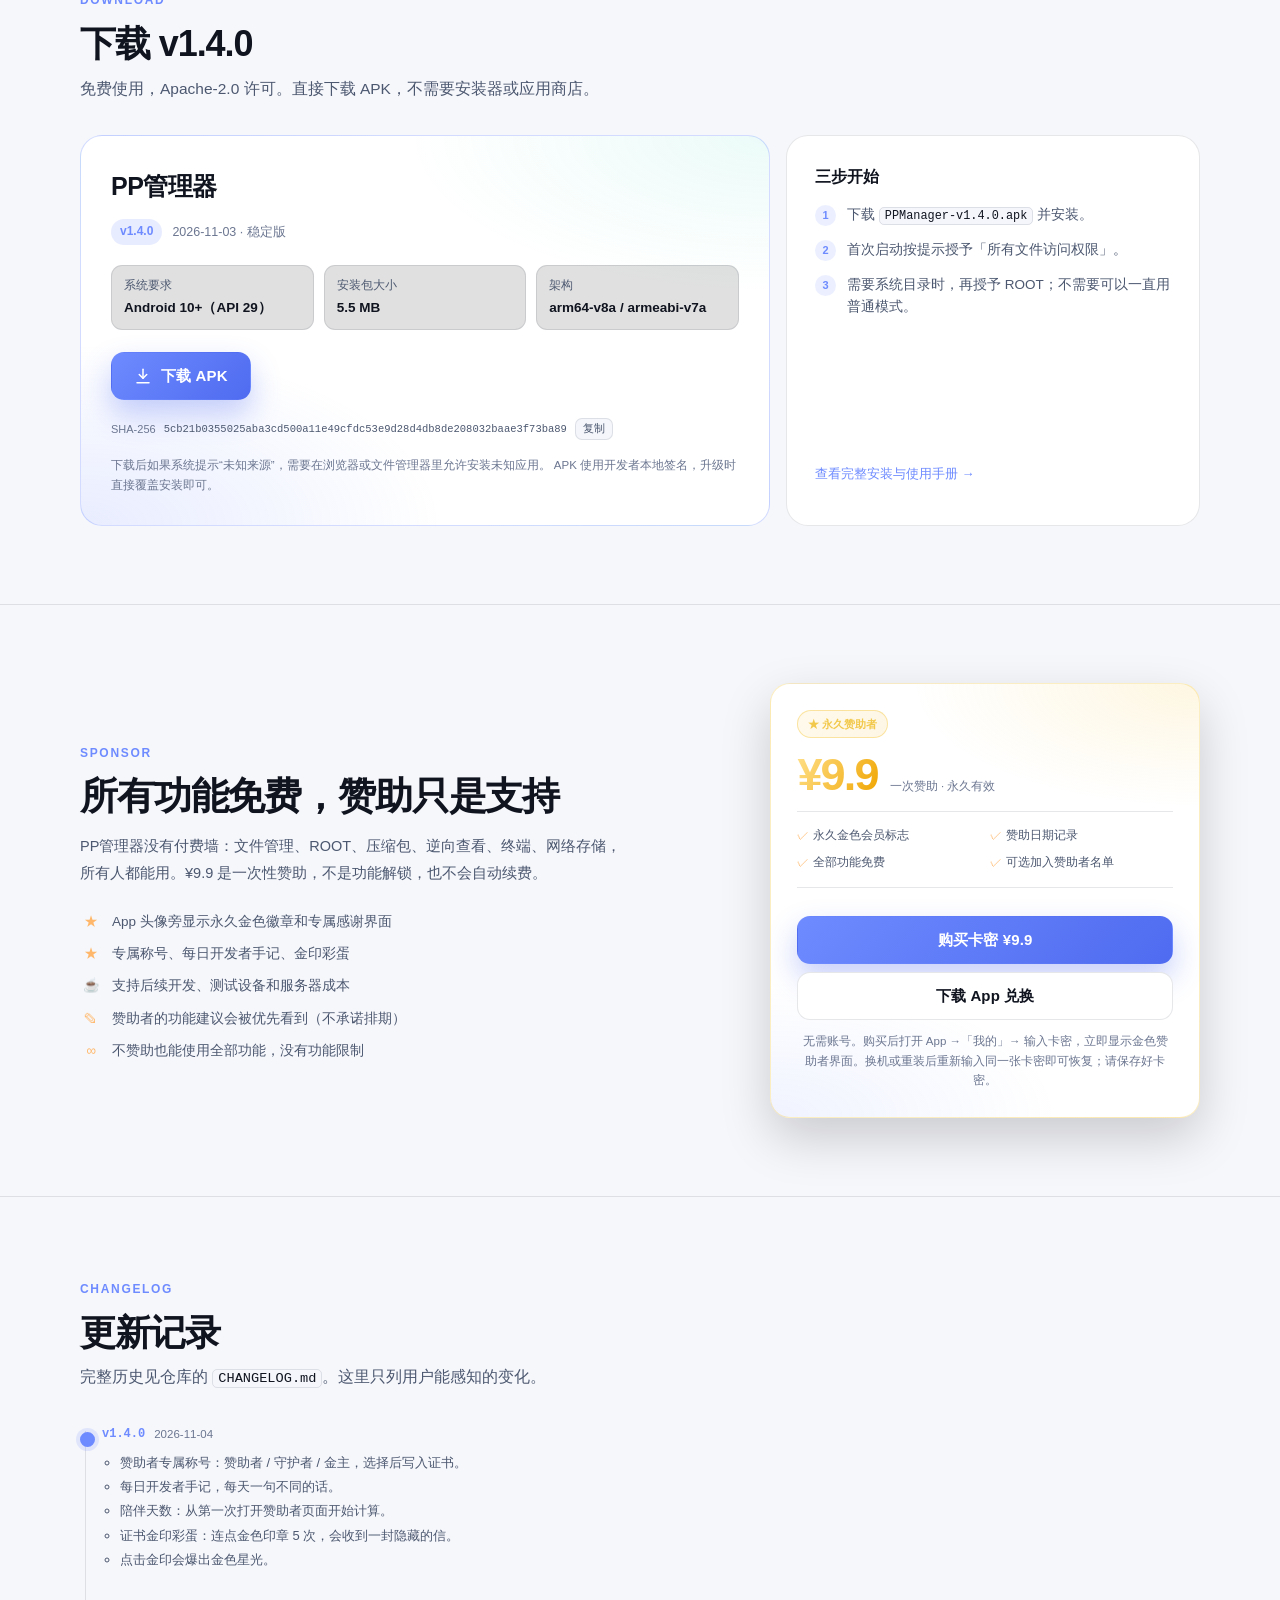
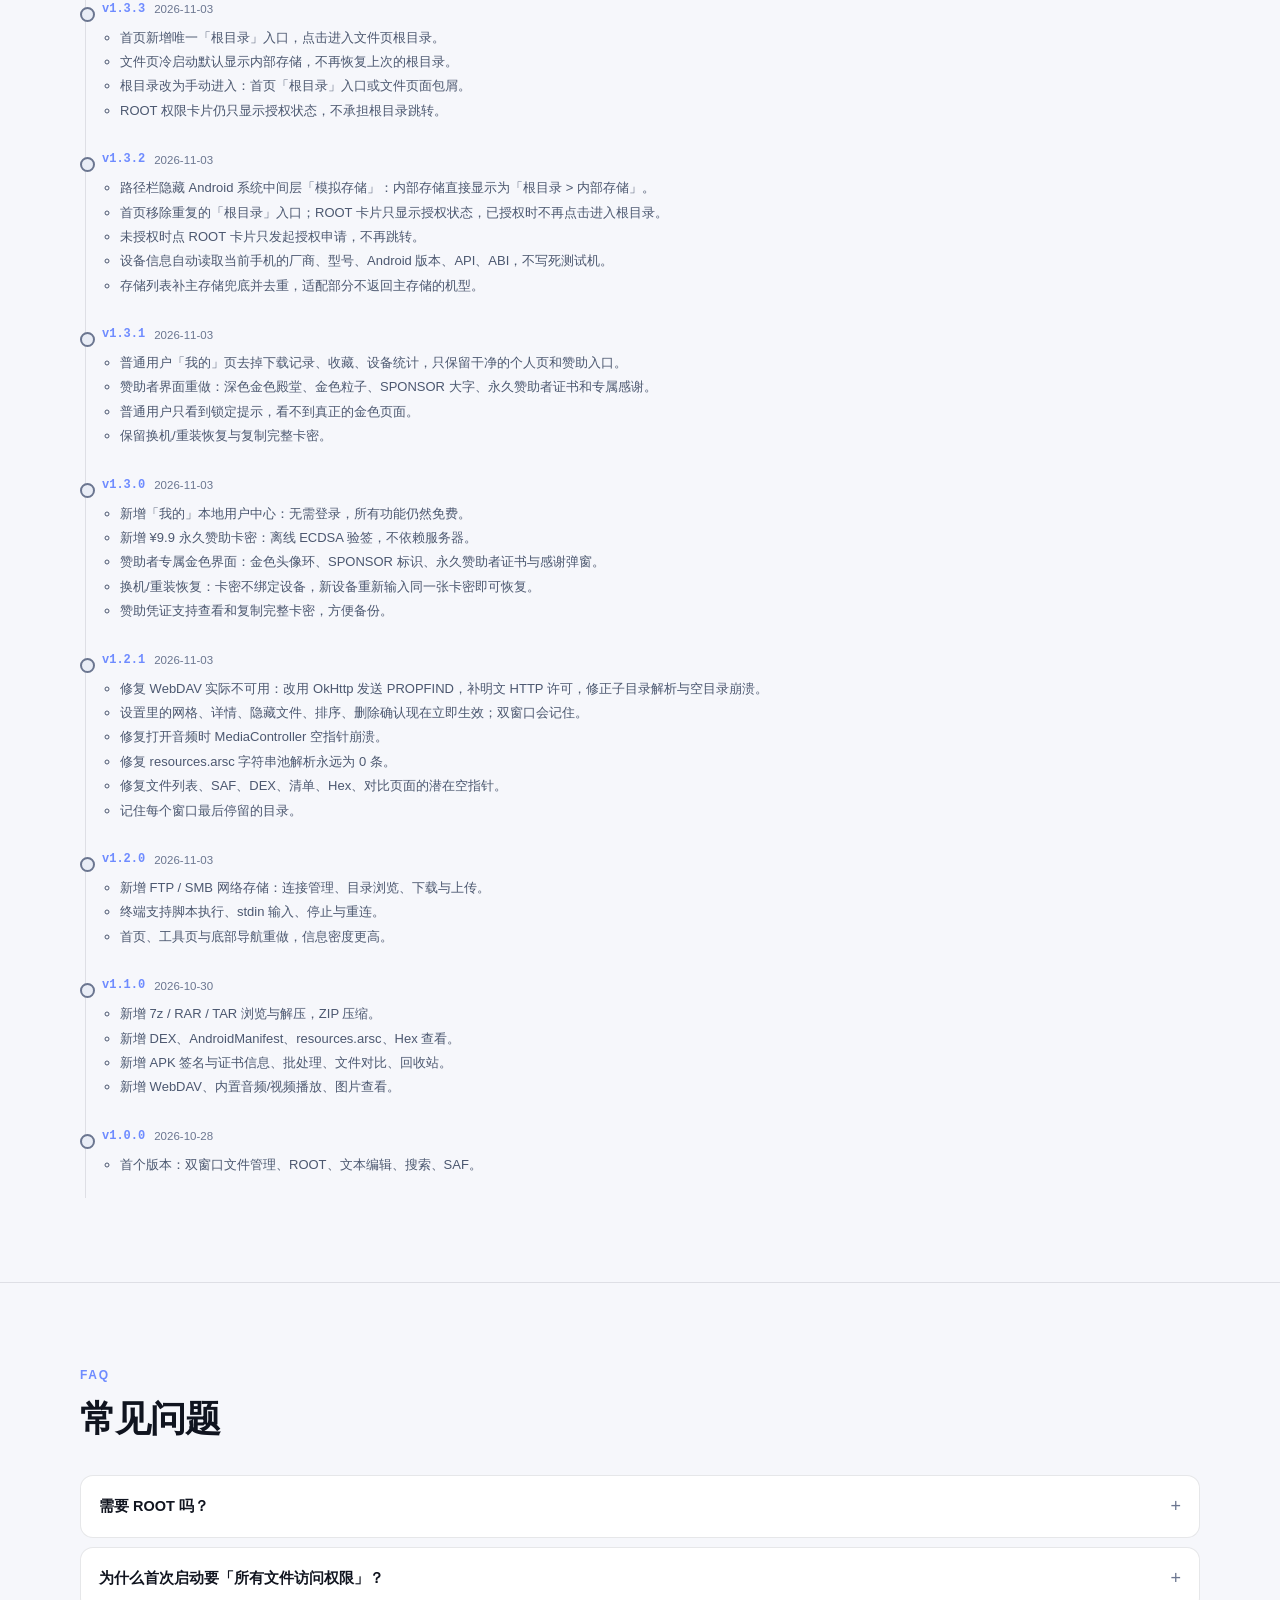
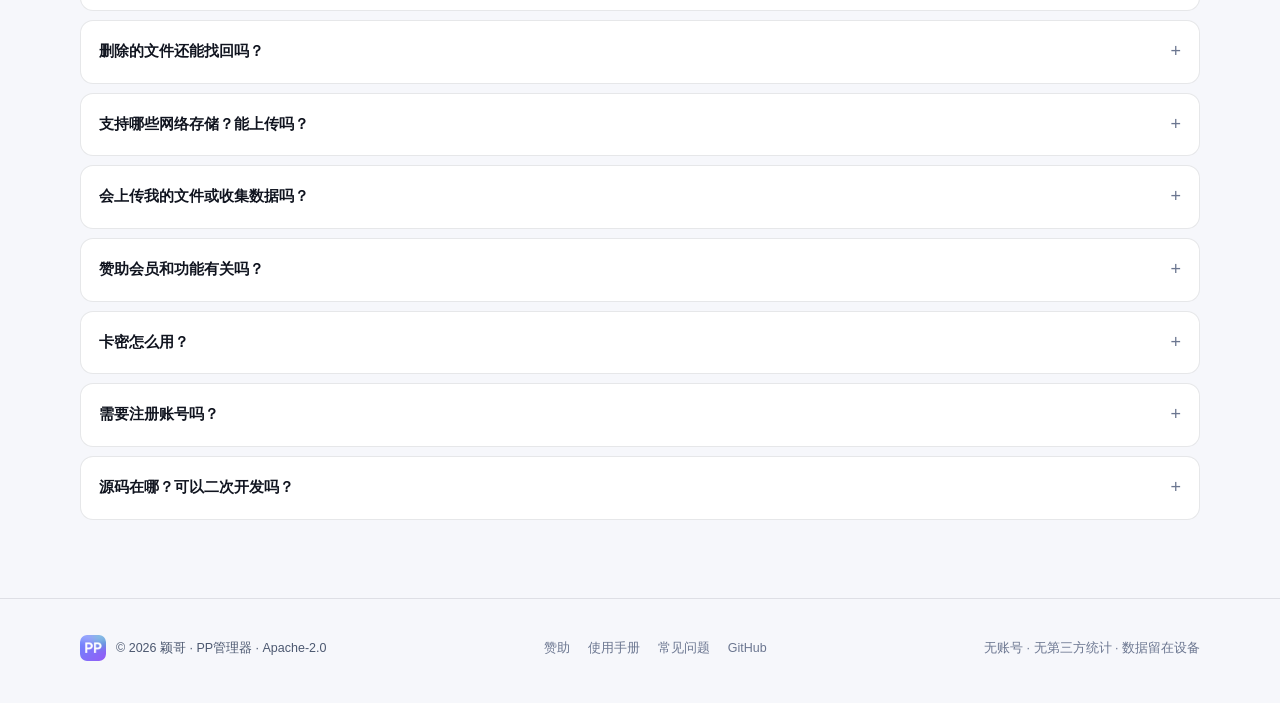
==== commit 08beade6: "site: v1.4.0 赞助者称号、手记与金印彩蛋" ====
--- a/index.html
+++ b/index.html
@@ -4,7 +4,7 @@
   <meta charset="UTF-8">
   <meta name="viewport" content="width=device-width, initial-scale=1">
   <title>PP管理器 — Android 文件管理与逆向工具箱</title>
-  <meta name="description" content="PP管理器是一个 Android 文件管理器：双窗口、全盘与 ROOT、ZIP/7Z/RAR、APK/DEX/AXML/ARSC 查看、终端、FTP/SMB/WebDAV。v1.3.3 免费下载，本地处理，无广告。">
+  <meta name="description" content="PP管理器是一个 Android 文件管理器：双窗口、全盘与 ROOT、ZIP/7Z/RAR、APK/DEX/AXML/ARSC 查看、终端、FTP/SMB/WebDAV。v1.4.0 免费下载，本地处理，无广告。">
   <meta name="theme-color" content="#070a12">
   <meta name="color-scheme" content="dark light">
   <script>
@@ -23,11 +23,11 @@
   <meta property="og:site_name" content="PP管理器">
   <meta property="og:url" content="https://yingge-dev.github.io/pp-manager-site/">
   <meta property="og:title" content="PP管理器 — Android 文件管理与逆向工具箱">
-  <meta property="og:description" content="双窗口、ROOT、压缩包全格式、APK/DEX/AXML 查看、终端与网络存储。v1.3.3 免费下载。">
+  <meta property="og:description" content="双窗口、ROOT、压缩包全格式、APK/DEX/AXML 查看、终端与网络存储。v1.4.0 免费下载。">
   <meta property="og:image" content="https://yingge-dev.github.io/pp-manager-site/assets/og.png">
   <meta name="twitter:card" content="summary_large_image">
   <meta name="twitter:title" content="PP管理器">
-  <meta name="twitter:description" content="Android 文件管理与逆向工具箱，v1.3.3 免费下载。">
+  <meta name="twitter:description" content="Android 文件管理与逆向工具箱，v1.4.0 免费下载。">
   <meta name="twitter:image" content="https://yingge-dev.github.io/pp-manager-site/assets/og.png">
   <link rel="canonical" href="https://yingge-dev.github.io/pp-manager-site/">
 
@@ -47,7 +47,7 @@
     "fileSize": "5.4MB",
     "inLanguage": "zh-CN",
     "offers": { "@type": "Offer", "price": "0", "priceCurrency": "CNY" },
-    "downloadUrl": "https://yingge-dev.github.io/pp-manager-site/download/PPManager-v1.3.3.apk"
+    "downloadUrl": "https://yingge-dev.github.io/pp-manager-site/download/PPManager-v1.4.0.apk"
   }
   </script>
 </head>
@@ -87,14 +87,14 @@
     <section class="hero" id="top">
       <div class="wrap hero-grid">
         <div class="hero-copy">
-          <span class="eyebrow"><i></i>v1.3.3 · Apache-2.0 · 本地处理</span>
+          <span class="eyebrow"><i></i>v1.4.0 · Apache-2.0 · 本地处理</span>
           <h1>PP管理器</h1>
           <p class="lead">
             一个用 Kotlin + Jetpack Compose 手写的 Android 文件管理器。<br>
             <strong>双窗口、全盘与 ROOT、压缩包全格式、APK 逆向查看、终端、网络存储</strong>，装一个就够了。
           </p>
           <div class="cta">
-            <a class="btn btn-primary" href="download/PPManager-v1.3.3.apk" download>
+            <a class="btn btn-primary" href="download/PPManager-v1.4.0.apk" download>
               <svg viewBox="0 0 24 24" fill="none" stroke="currentColor" stroke-width="2" stroke-linecap="round" stroke-linejoin="round" aria-hidden="true"><path d="M12 3v12"/><path d="m7 10 5 5 5-5"/><path d="M4 21h16"/></svg>
               下载 APK <span class="ver">5.5 MB</span>
             </a>
@@ -247,7 +247,7 @@
       <div class="wrap">
         <div class="section-head reveal">
           <span class="kicker">Download</span>
-          <h2>下载 v1.3.3</h2>
+          <h2>下载 v1.4.0</h2>
           <p>免费使用，Apache-2.0 许可。直接下载 APK，不需要安装器或应用商店。</p>
         </div>
 
@@ -255,7 +255,7 @@
           <div class="download-card reveal">
             <h2>PP管理器</h2>
             <div class="version-row">
-              <span class="badge">v1.3.3</span>
+              <span class="badge">v1.4.0</span>
               <span class="date">2026-11-03 · 稳定版</span>
             </div>
             <ul class="spec">
@@ -263,13 +263,13 @@
               <li>安装包大小<strong>5.5 MB</strong></li>
               <li>架构<strong>arm64-v8a / armeabi-v7a</strong></li>
             </ul>
-            <a class="btn btn-primary" href="download/PPManager-v1.3.3.apk" download>
+            <a class="btn btn-primary" href="download/PPManager-v1.4.0.apk" download>
               <svg viewBox="0 0 24 24" fill="none" stroke="currentColor" stroke-width="2" stroke-linecap="round" stroke-linejoin="round" aria-hidden="true"><path d="M12 3v12"/><path d="m7 10 5 5 5-5"/><path d="M4 21h16"/></svg>
               下载 APK
             </a>
             <div class="sha">
               <span>SHA-256</span>
-              <code id="shaText">95bd02f8b078ceea5e2f45ec150c6c5e4300c821fea82e94533954847f7a9aef</code>
+              <code id="shaText">5cb21b0355025aba3cd500a11e49cfdc53e9d28d4db8de208032baae3f73ba89</code>
               <button class="copy-btn" type="button" data-copy="#shaText">复制</button>
             </div>
             <p class="note">
@@ -281,7 +281,7 @@
           <aside class="install-card reveal">
             <h3>三步开始</h3>
             <ol class="steps">
-              <li>下载 <code>PPManager-v1.3.3.apk</code> 并安装。</li>
+              <li>下载 <code>PPManager-v1.4.0.apk</code> 并安装。</li>
               <li>首次启动按提示授予「所有文件访问权限」。</li>
               <li>需要系统目录时，再授予 ROOT；不需要可以一直用普通模式。</li>
             </ol>
@@ -299,6 +299,7 @@
           <p>PP管理器没有付费墙：文件管理、ROOT、压缩包、逆向查看、终端、网络存储，所有人都能用。¥9.9 是一次性赞助，不是功能解锁，也不会自动续费。</p>
           <ul class="sponsor-points">
             <li><span>★</span>App 头像旁显示永久金色徽章和专属感谢界面</li>
+            <li><span>★</span>专属称号、每日开发者手记、金印彩蛋</li>
             <li><span>☕</span>支持后续开发、测试设备和服务器成本</li>
             <li><span>✎</span>赞助者的功能建议会被优先看到（不承诺排期）</li>
             <li><span>∞</span>不赞助也能使用全部功能，没有功能限制</li>
@@ -334,6 +335,16 @@
 
         <ol class="timeline">
           <li class="release latest reveal">
+            <h3><span class="v">v1.4.0</span> <time datetime="2026-11-04">2026-11-04</time></h3>
+            <ul>
+              <li>赞助者专属称号：赞助者 / 守护者 / 金主，选择后写入证书。</li>
+              <li>每日开发者手记，每天一句不同的话。</li>
+              <li>陪伴天数：从第一次打开赞助者页面开始计算。</li>
+              <li>证书金印彩蛋：连点金色印章 5 次，会收到一封隐藏的信。</li>
+              <li>点击金印会爆出金色星光。</li>
+            </ul>
+          </li>
+          <li class="release reveal">
             <h3><span class="v">v1.3.3</span> <time datetime="2026-11-03">2026-11-03</time></h3>
             <ul>
               <li>首页新增唯一「根目录」入口，点击进入文件页根目录。</li>
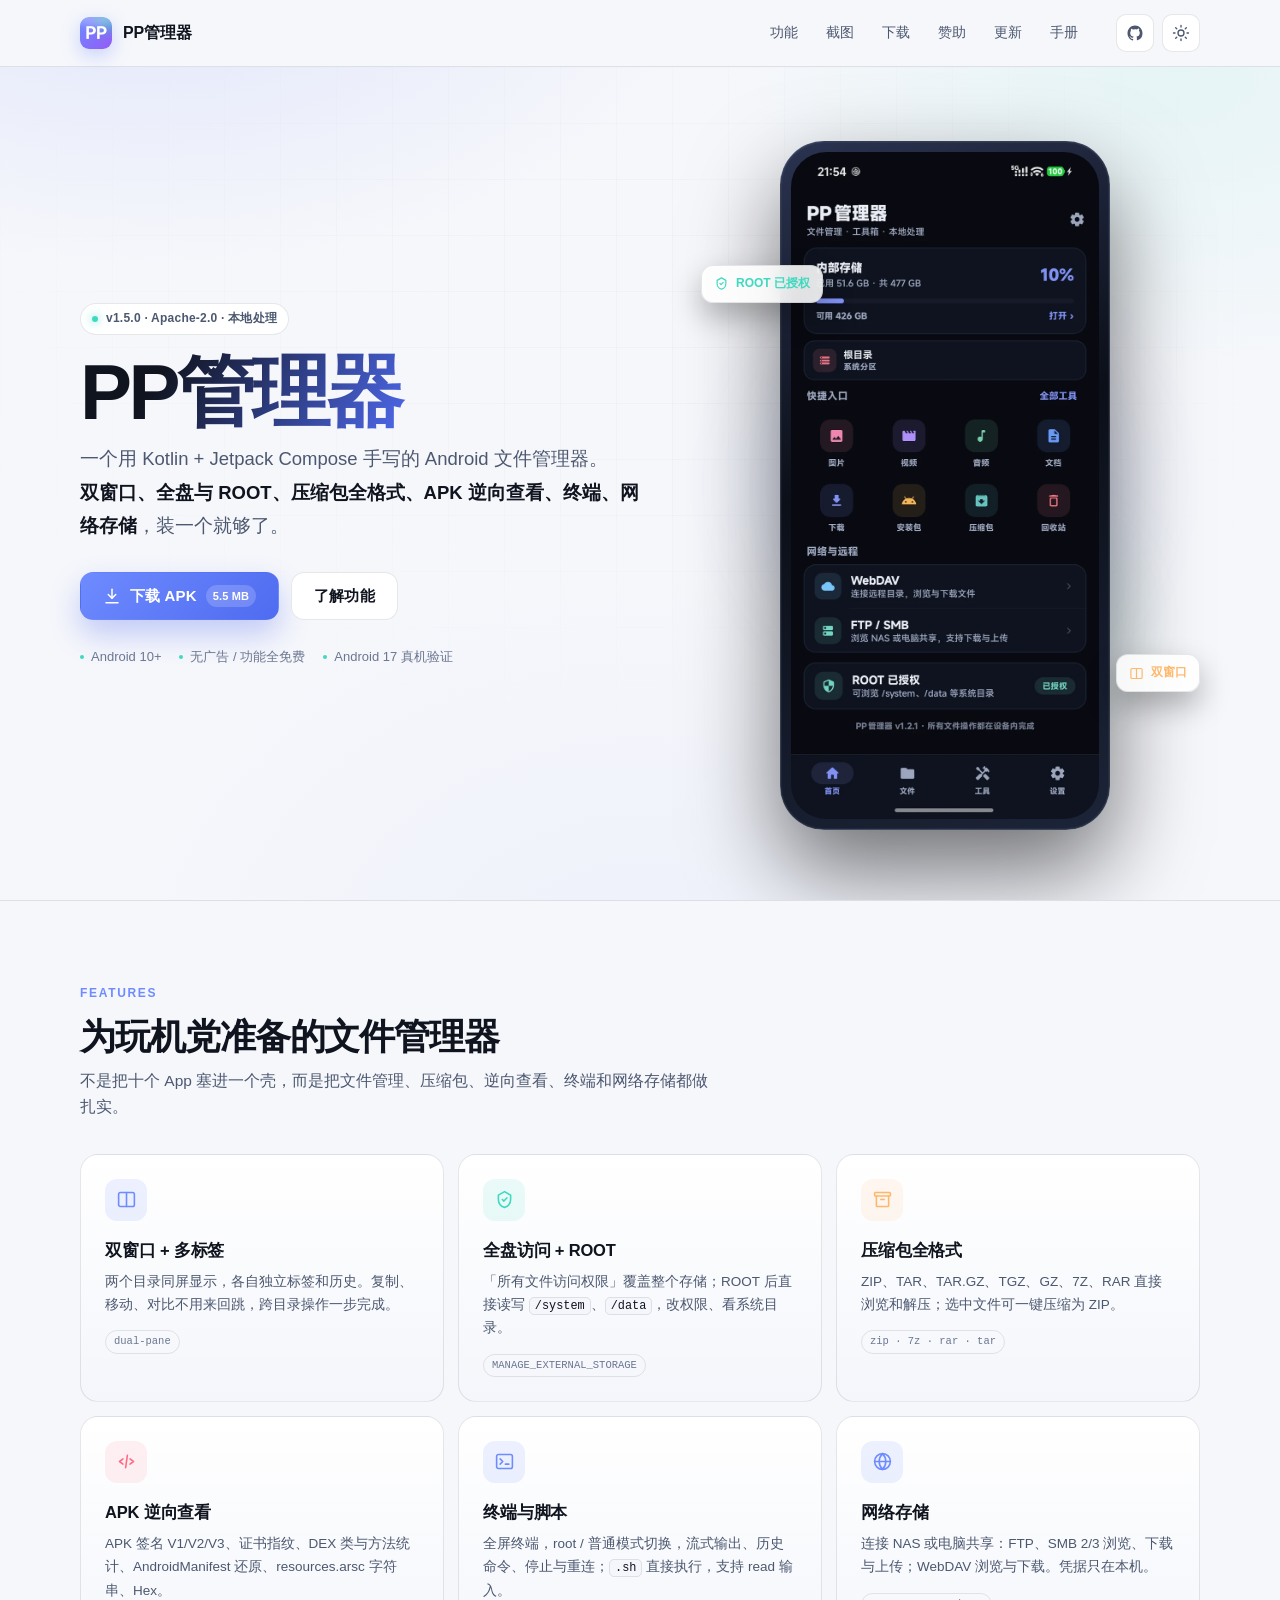
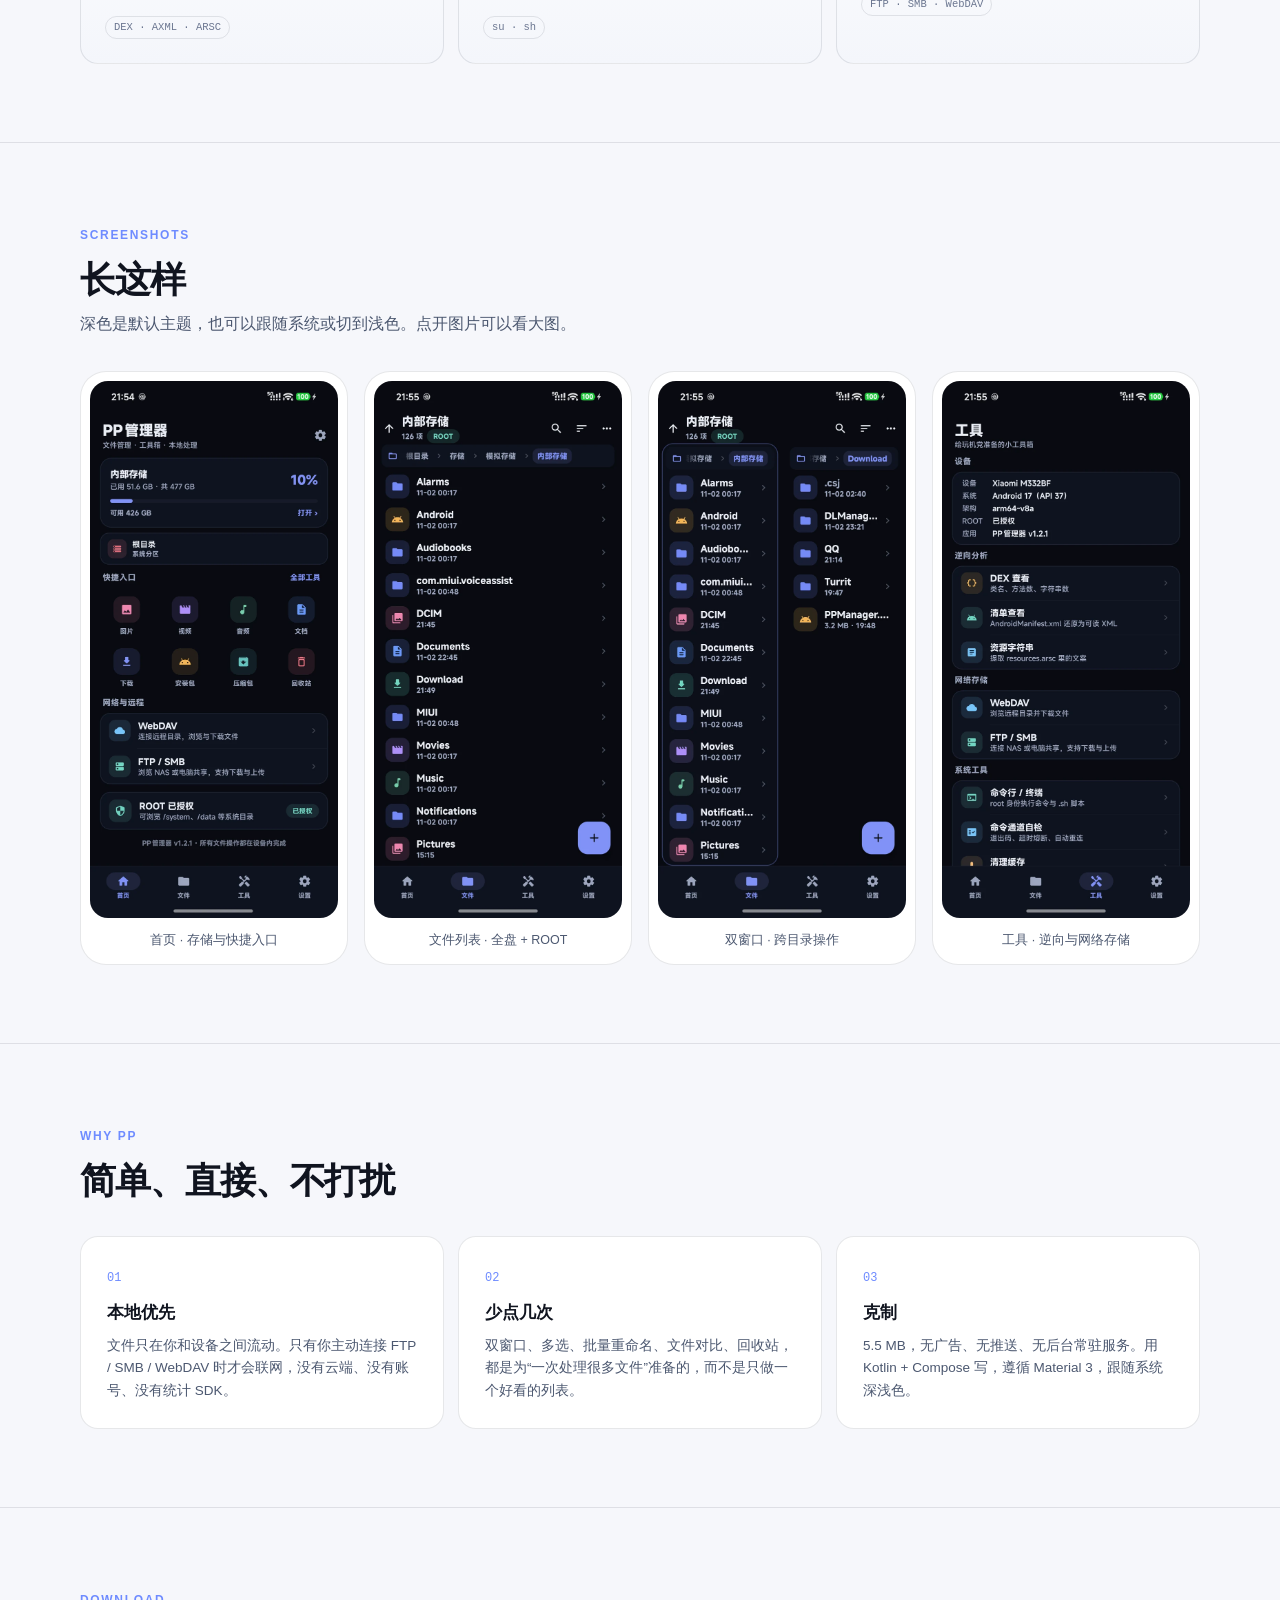
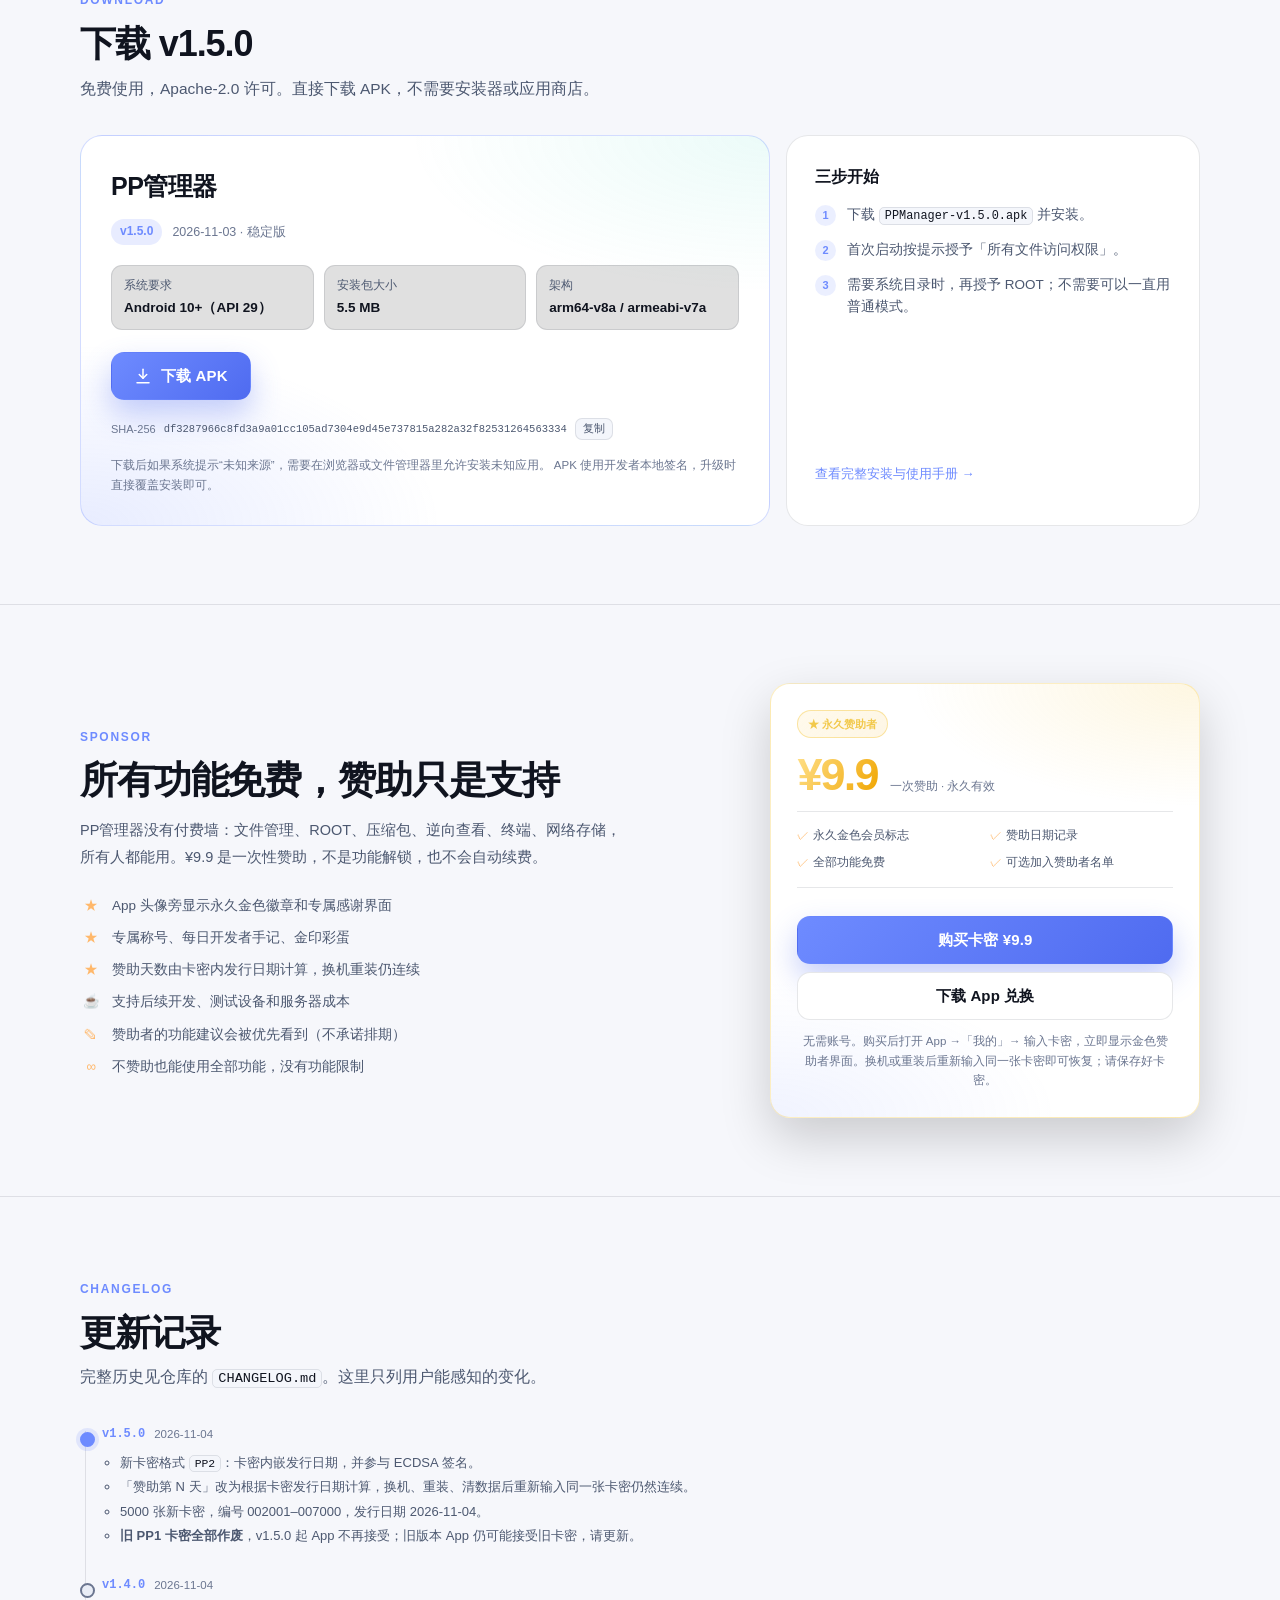
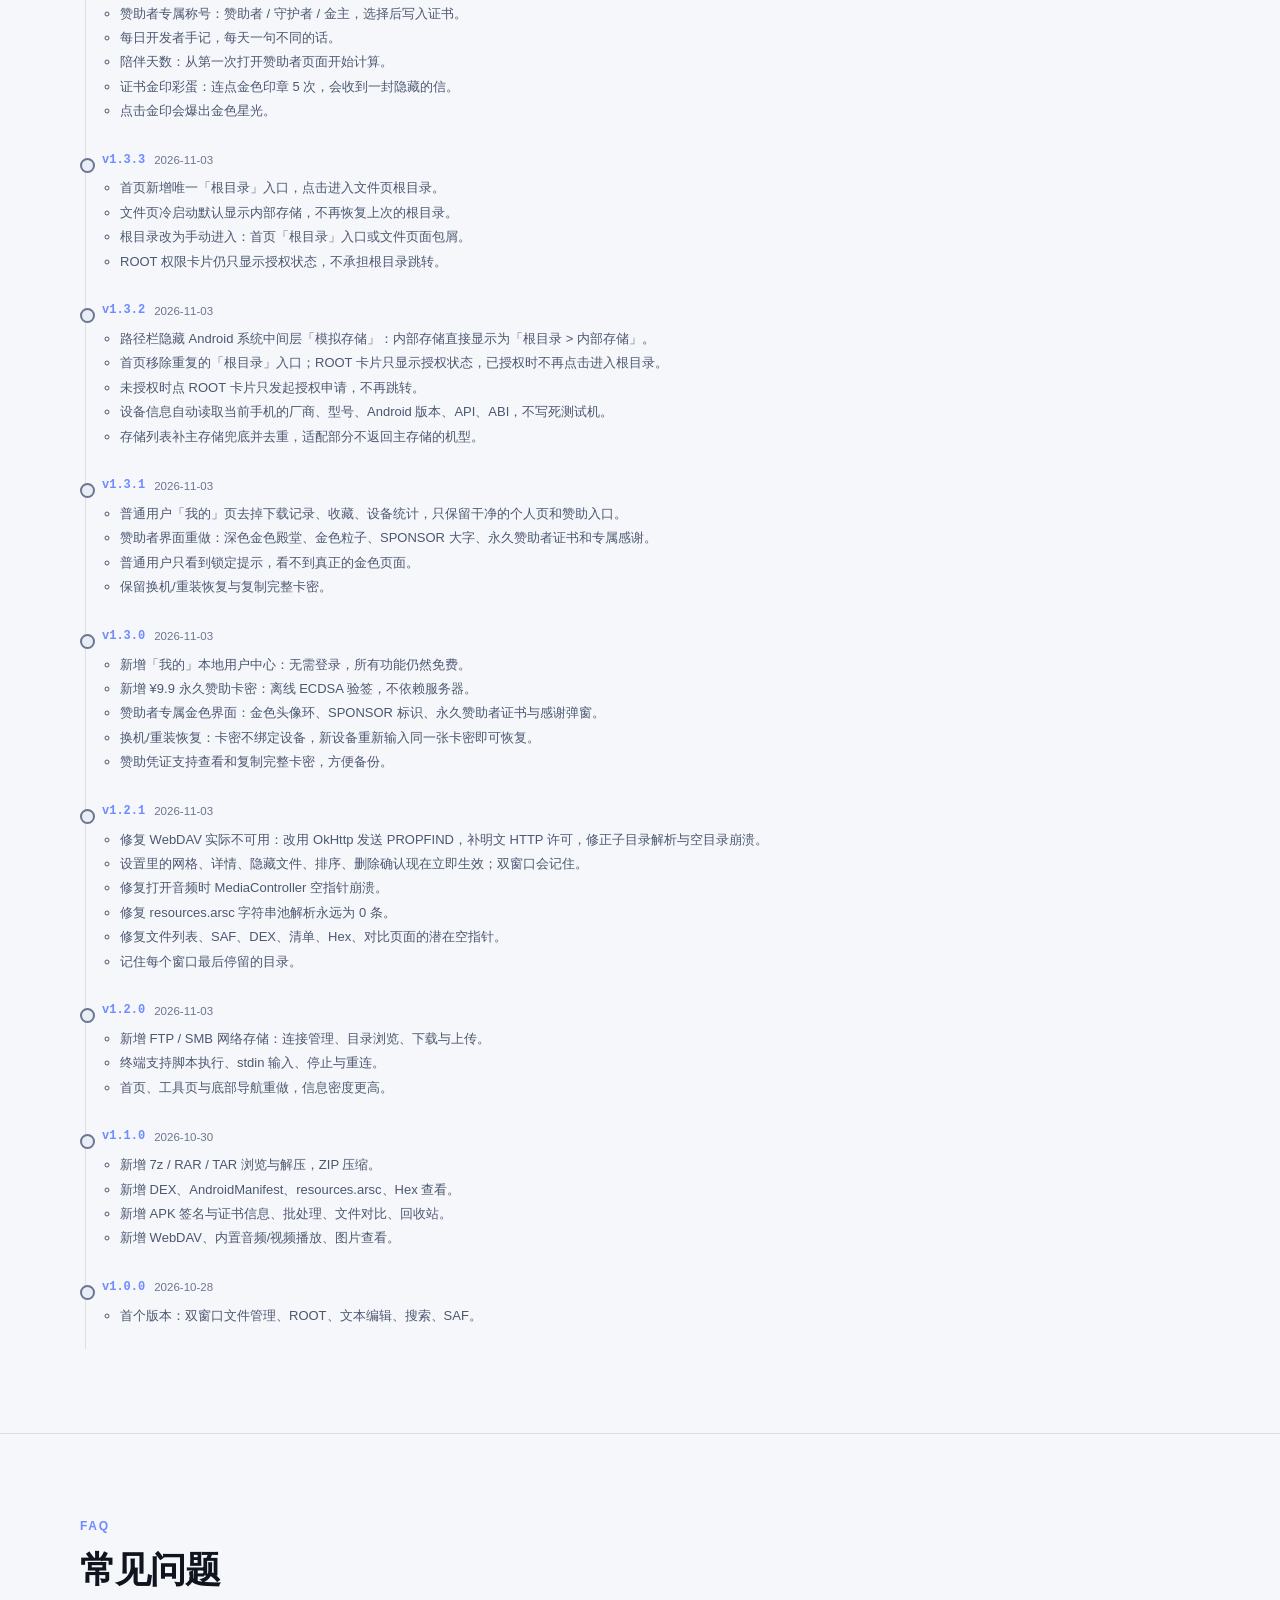
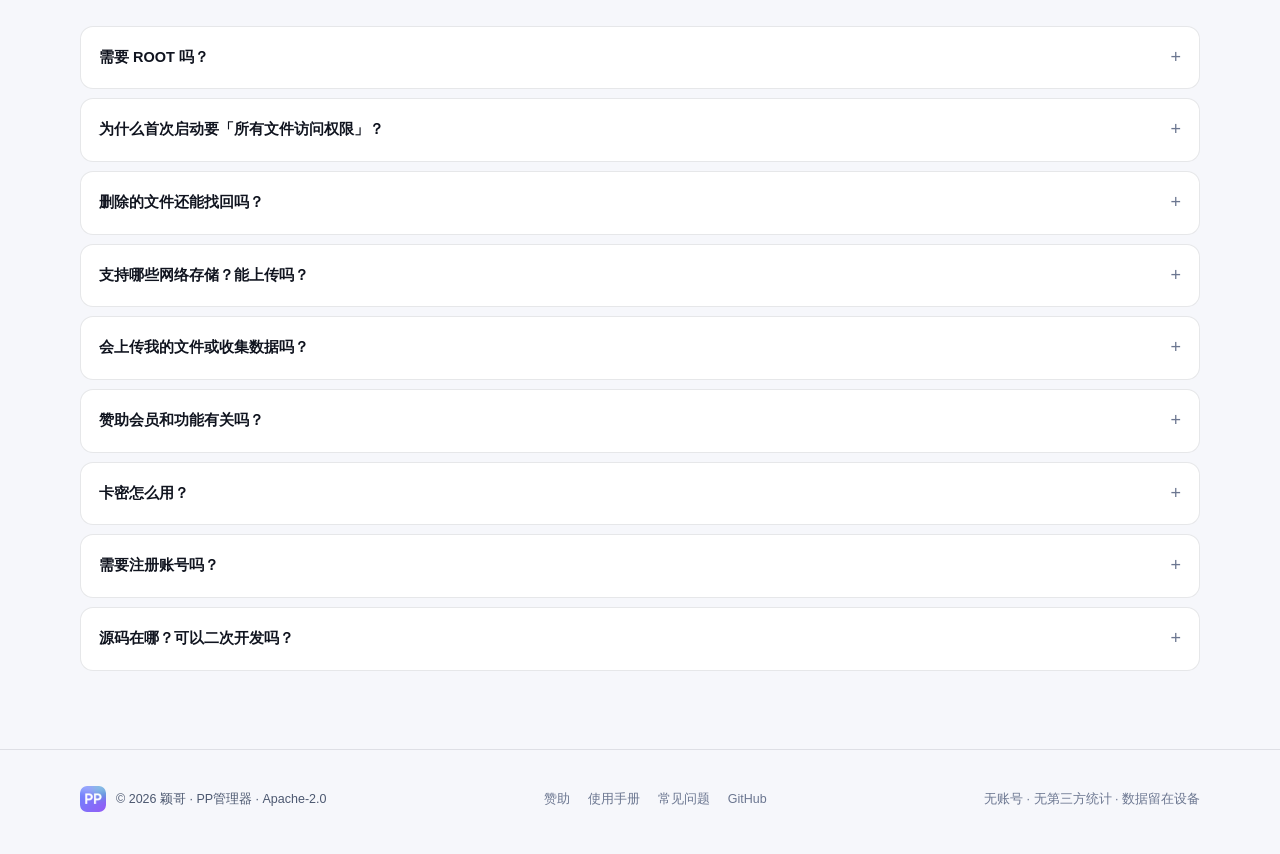
==== commit 78794997: "site: v1.5.0 PP2 带发行日期卡密" ====
--- a/index.html
+++ b/index.html
@@ -4,7 +4,7 @@
   <meta charset="UTF-8">
   <meta name="viewport" content="width=device-width, initial-scale=1">
   <title>PP管理器 — Android 文件管理与逆向工具箱</title>
-  <meta name="description" content="PP管理器是一个 Android 文件管理器：双窗口、全盘与 ROOT、ZIP/7Z/RAR、APK/DEX/AXML/ARSC 查看、终端、FTP/SMB/WebDAV。v1.4.0 免费下载，本地处理，无广告。">
+  <meta name="description" content="PP管理器是一个 Android 文件管理器：双窗口、全盘与 ROOT、ZIP/7Z/RAR、APK/DEX/AXML/ARSC 查看、终端、FTP/SMB/WebDAV。v1.5.0 免费下载，本地处理，无广告。">
   <meta name="theme-color" content="#070a12">
   <meta name="color-scheme" content="dark light">
   <script>
@@ -23,11 +23,11 @@
   <meta property="og:site_name" content="PP管理器">
   <meta property="og:url" content="https://yingge-dev.github.io/pp-manager-site/">
   <meta property="og:title" content="PP管理器 — Android 文件管理与逆向工具箱">
-  <meta property="og:description" content="双窗口、ROOT、压缩包全格式、APK/DEX/AXML 查看、终端与网络存储。v1.4.0 免费下载。">
+  <meta property="og:description" content="双窗口、ROOT、压缩包全格式、APK/DEX/AXML 查看、终端与网络存储。v1.5.0 免费下载。">
   <meta property="og:image" content="https://yingge-dev.github.io/pp-manager-site/assets/og.png">
   <meta name="twitter:card" content="summary_large_image">
   <meta name="twitter:title" content="PP管理器">
-  <meta name="twitter:description" content="Android 文件管理与逆向工具箱，v1.4.0 免费下载。">
+  <meta name="twitter:description" content="Android 文件管理与逆向工具箱，v1.5.0 免费下载。">
   <meta name="twitter:image" content="https://yingge-dev.github.io/pp-manager-site/assets/og.png">
   <link rel="canonical" href="https://yingge-dev.github.io/pp-manager-site/">
 
@@ -47,7 +47,7 @@
     "fileSize": "5.4MB",
     "inLanguage": "zh-CN",
     "offers": { "@type": "Offer", "price": "0", "priceCurrency": "CNY" },
-    "downloadUrl": "https://yingge-dev.github.io/pp-manager-site/download/PPManager-v1.4.0.apk"
+    "downloadUrl": "https://yingge-dev.github.io/pp-manager-site/download/PPManager-v1.5.0.apk"
   }
   </script>
 </head>
@@ -87,14 +87,14 @@
     <section class="hero" id="top">
       <div class="wrap hero-grid">
         <div class="hero-copy">
-          <span class="eyebrow"><i></i>v1.4.0 · Apache-2.0 · 本地处理</span>
+          <span class="eyebrow"><i></i>v1.5.0 · Apache-2.0 · 本地处理</span>
           <h1>PP管理器</h1>
           <p class="lead">
             一个用 Kotlin + Jetpack Compose 手写的 Android 文件管理器。<br>
             <strong>双窗口、全盘与 ROOT、压缩包全格式、APK 逆向查看、终端、网络存储</strong>，装一个就够了。
           </p>
           <div class="cta">
-            <a class="btn btn-primary" href="download/PPManager-v1.4.0.apk" download>
+            <a class="btn btn-primary" href="download/PPManager-v1.5.0.apk" download>
               <svg viewBox="0 0 24 24" fill="none" stroke="currentColor" stroke-width="2" stroke-linecap="round" stroke-linejoin="round" aria-hidden="true"><path d="M12 3v12"/><path d="m7 10 5 5 5-5"/><path d="M4 21h16"/></svg>
               下载 APK <span class="ver">5.5 MB</span>
             </a>
@@ -247,7 +247,7 @@
       <div class="wrap">
         <div class="section-head reveal">
           <span class="kicker">Download</span>
-          <h2>下载 v1.4.0</h2>
+          <h2>下载 v1.5.0</h2>
           <p>免费使用，Apache-2.0 许可。直接下载 APK，不需要安装器或应用商店。</p>
         </div>
 
@@ -255,7 +255,7 @@
           <div class="download-card reveal">
             <h2>PP管理器</h2>
             <div class="version-row">
-              <span class="badge">v1.4.0</span>
+              <span class="badge">v1.5.0</span>
               <span class="date">2026-11-03 · 稳定版</span>
             </div>
             <ul class="spec">
@@ -263,13 +263,13 @@
               <li>安装包大小<strong>5.5 MB</strong></li>
               <li>架构<strong>arm64-v8a / armeabi-v7a</strong></li>
             </ul>
-            <a class="btn btn-primary" href="download/PPManager-v1.4.0.apk" download>
+            <a class="btn btn-primary" href="download/PPManager-v1.5.0.apk" download>
               <svg viewBox="0 0 24 24" fill="none" stroke="currentColor" stroke-width="2" stroke-linecap="round" stroke-linejoin="round" aria-hidden="true"><path d="M12 3v12"/><path d="m7 10 5 5 5-5"/><path d="M4 21h16"/></svg>
               下载 APK
             </a>
             <div class="sha">
               <span>SHA-256</span>
-              <code id="shaText">5cb21b0355025aba3cd500a11e49cfdc53e9d28d4db8de208032baae3f73ba89</code>
+              <code id="shaText">df3287966c8fd3a9a01cc105ad7304e9d45e737815a282a32f82531264563334</code>
               <button class="copy-btn" type="button" data-copy="#shaText">复制</button>
             </div>
             <p class="note">
@@ -281,7 +281,7 @@
           <aside class="install-card reveal">
             <h3>三步开始</h3>
             <ol class="steps">
-              <li>下载 <code>PPManager-v1.4.0.apk</code> 并安装。</li>
+              <li>下载 <code>PPManager-v1.5.0.apk</code> 并安装。</li>
               <li>首次启动按提示授予「所有文件访问权限」。</li>
               <li>需要系统目录时，再授予 ROOT；不需要可以一直用普通模式。</li>
             </ol>
@@ -300,6 +300,7 @@
           <ul class="sponsor-points">
             <li><span>★</span>App 头像旁显示永久金色徽章和专属感谢界面</li>
             <li><span>★</span>专属称号、每日开发者手记、金印彩蛋</li>
+            <li><span>★</span>赞助天数由卡密内发行日期计算，换机重装仍连续</li>
             <li><span>☕</span>支持后续开发、测试设备和服务器成本</li>
             <li><span>✎</span>赞助者的功能建议会被优先看到（不承诺排期）</li>
             <li><span>∞</span>不赞助也能使用全部功能，没有功能限制</li>
@@ -335,6 +336,15 @@
 
         <ol class="timeline">
           <li class="release latest reveal">
+            <h3><span class="v">v1.5.0</span> <time datetime="2026-11-04">2026-11-04</time></h3>
+            <ul>
+              <li>新卡密格式 <code>PP2</code>：卡密内嵌发行日期，并参与 ECDSA 签名。</li>
+              <li>「赞助第 N 天」改为根据卡密发行日期计算，换机、重装、清数据后重新输入同一张卡密仍然连续。</li>
+              <li>5000 张新卡密，编号 002001–007000，发行日期 2026-11-04。</li>
+              <li><strong>旧 PP1 卡密全部作废</strong>，v1.5.0 起 App 不再接受；旧版本 App 仍可能接受旧卡密，请更新。</li>
+            </ul>
+          </li>
+          <li class="release reveal">
             <h3><span class="v">v1.4.0</span> <time datetime="2026-11-04">2026-11-04</time></h3>
             <ul>
               <li>赞助者专属称号：赞助者 / 守护者 / 金主，选择后写入证书。</li>
@@ -453,7 +463,7 @@
           </details>
           <details class="reveal">
             <summary>卡密怎么用？</summary>
-            <div class="body"><p>在发卡平台购买后会收到一个 <code>PP1.</code> 开头的长卡密。打开 App →「我的」→ 粘贴卡密即可，立即显示金色赞助者界面。卡密不绑定设备，换机或重装后重新输入同一张卡密即可恢复；请保存在密码管理器或发卡平台订单里，丢失无法自动找回。</p></div>
+            <div class="body"><p>在发卡平台购买后会收到一个 <code>PP2.</code> 开头的长卡密。打开 App →「我的」→ 粘贴卡密即可，立即显示金色赞助者界面。卡密不绑定设备，换机或重装后重新输入同一张卡密即可恢复；请保存在密码管理器或发卡平台订单里，丢失无法自动找回。</p></div>
           </details>
           <details class="reveal">
             <summary>需要注册账号吗？</summary>
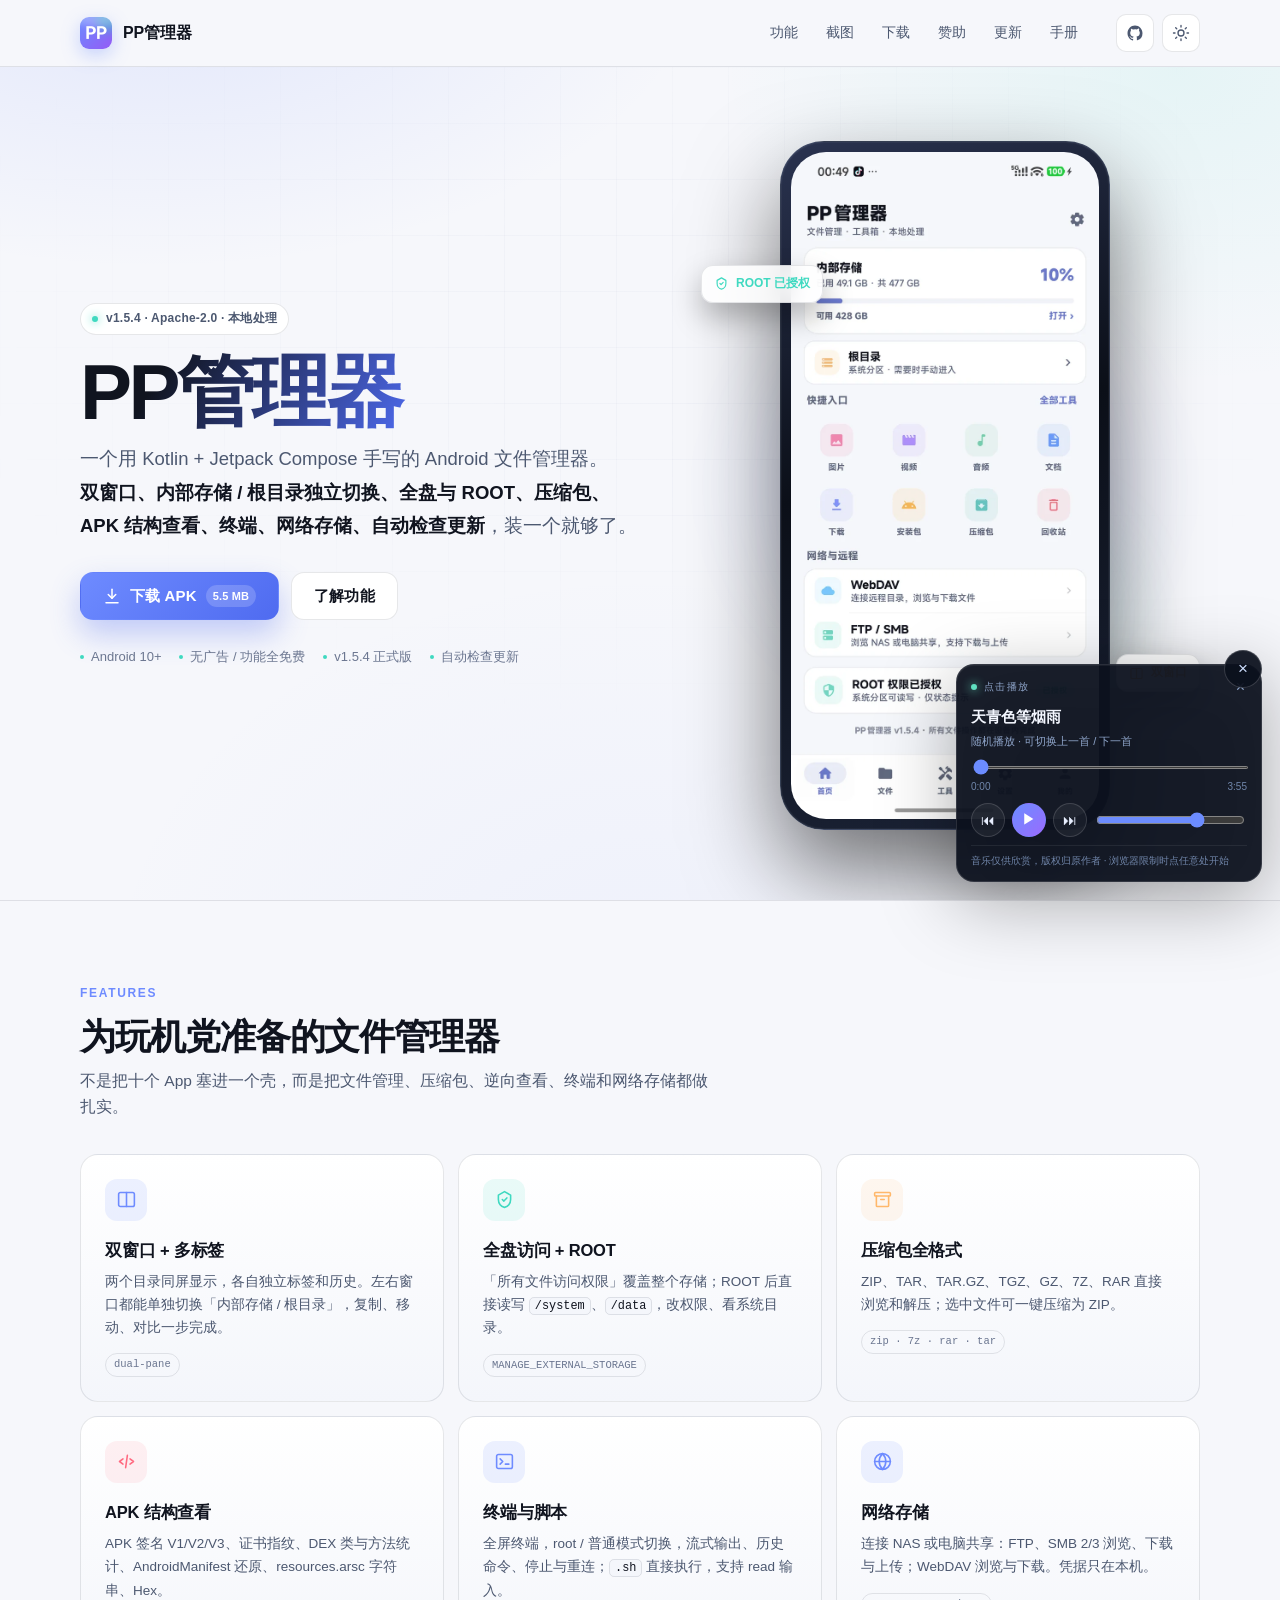
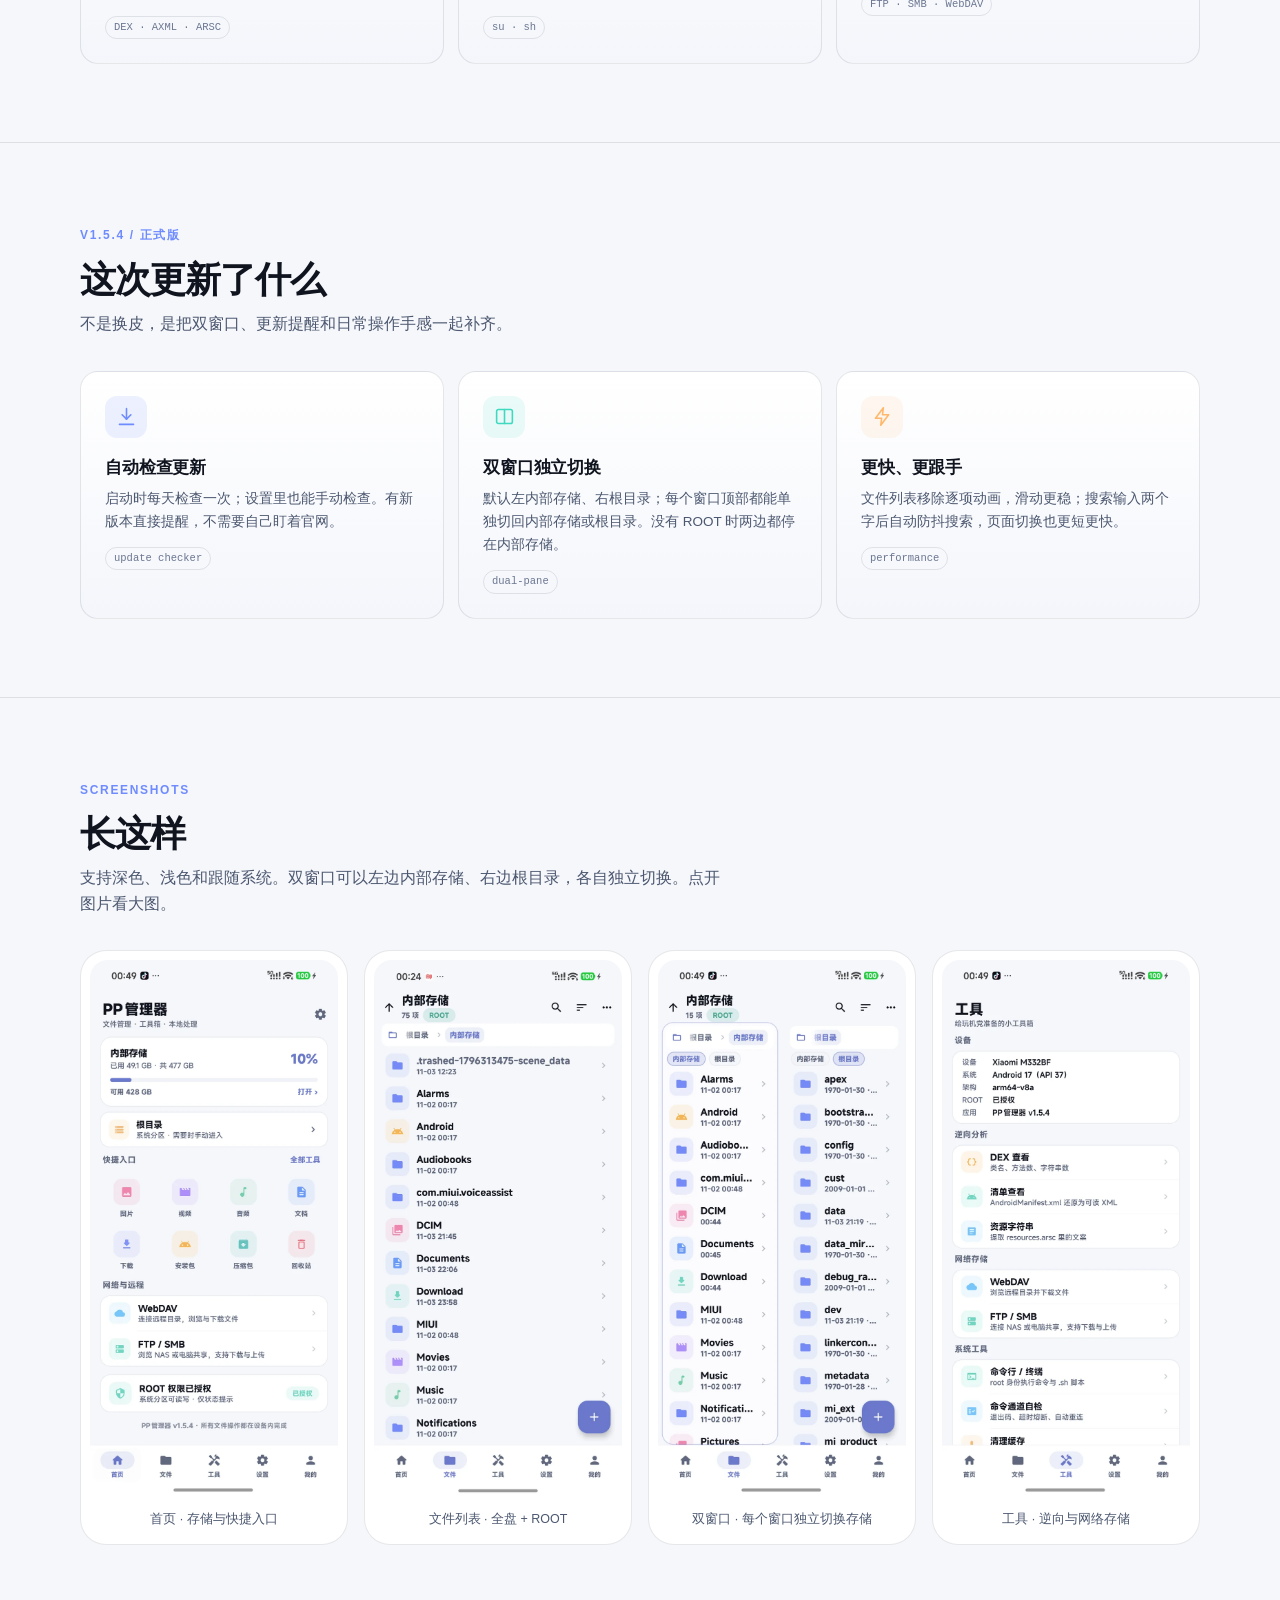
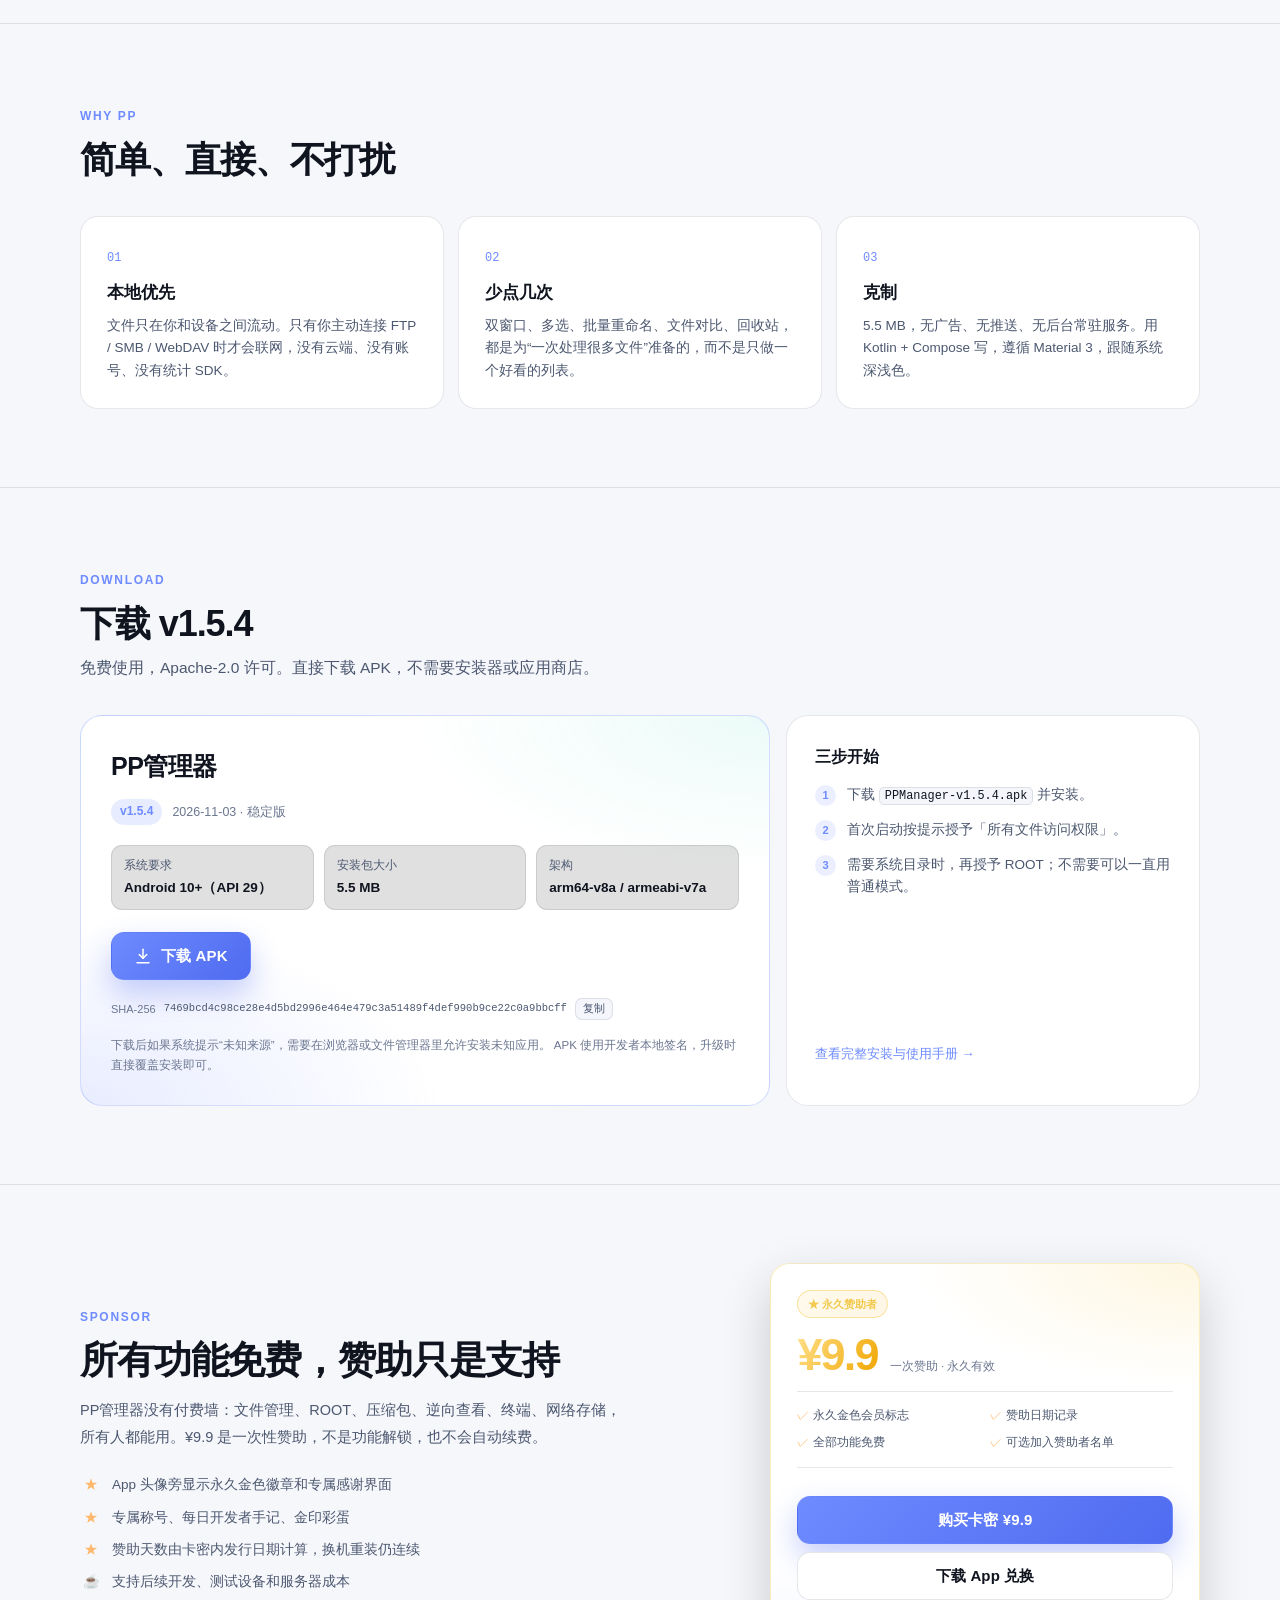
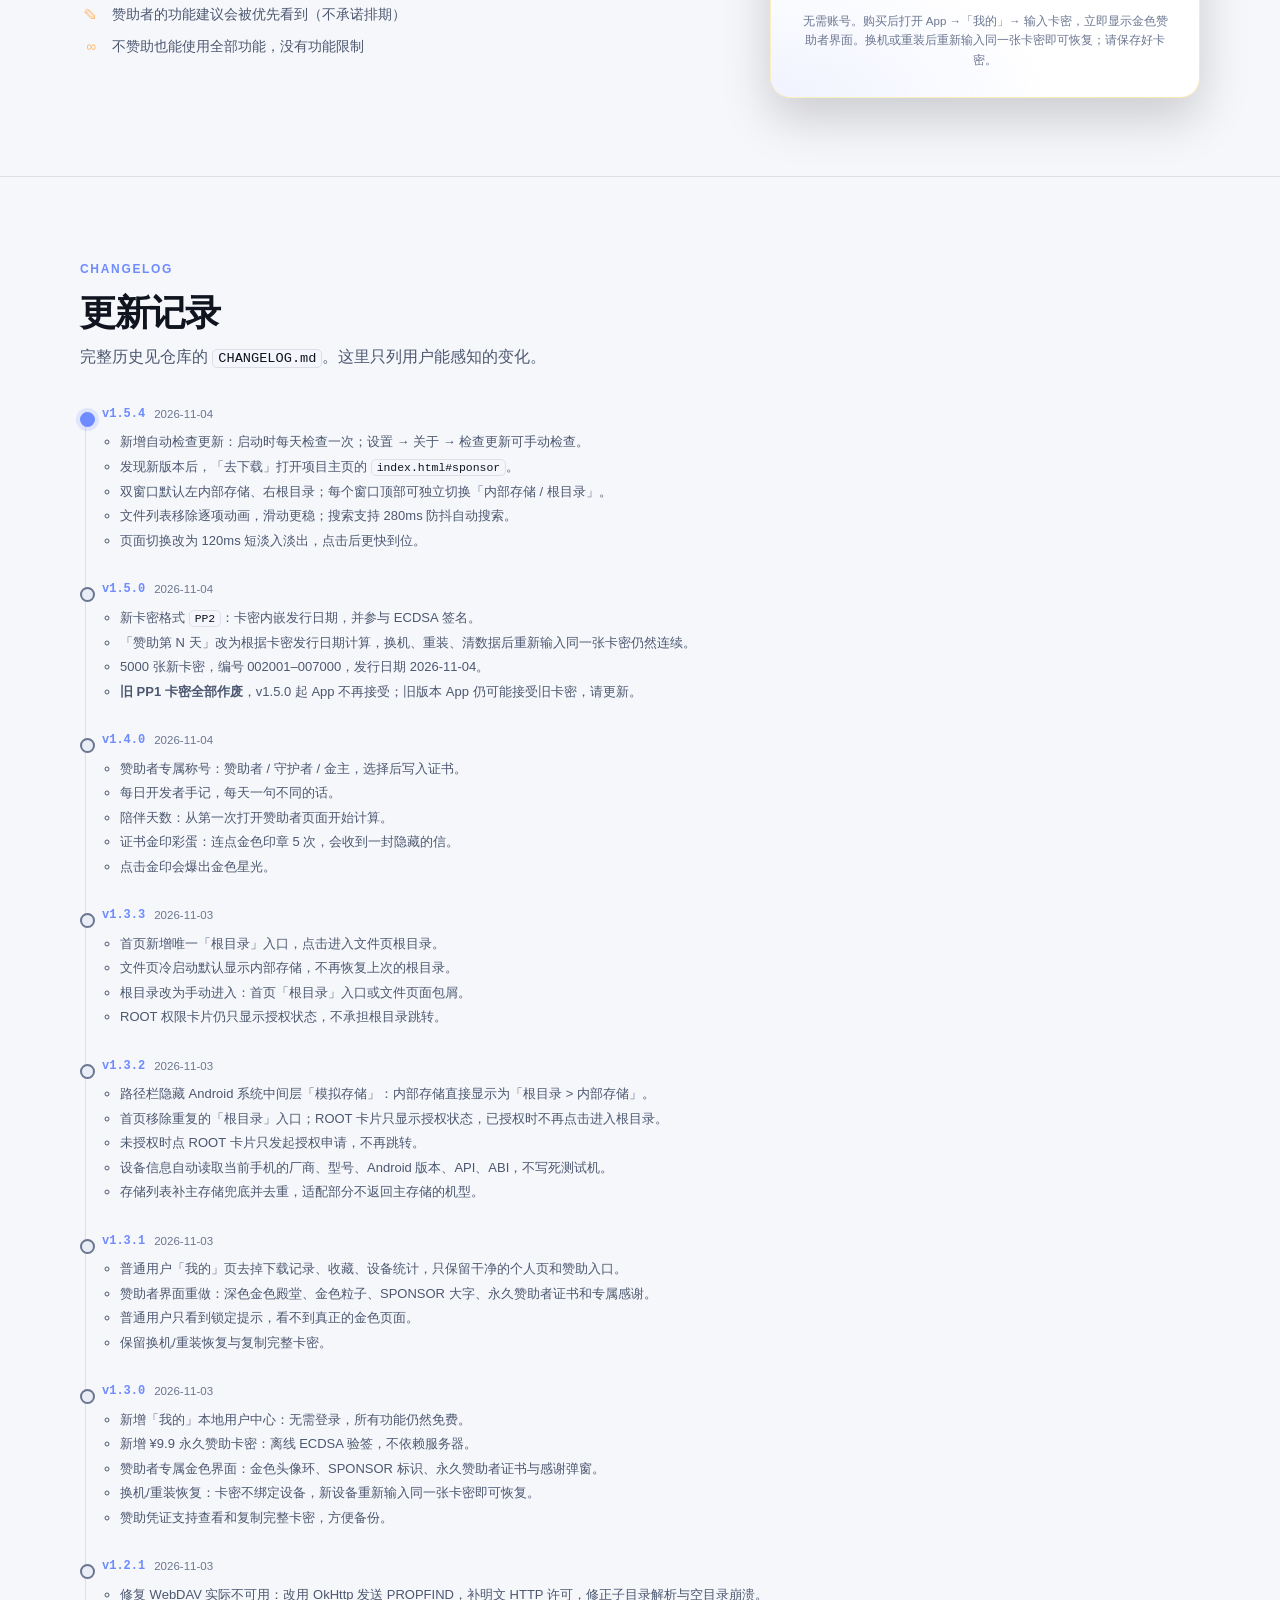
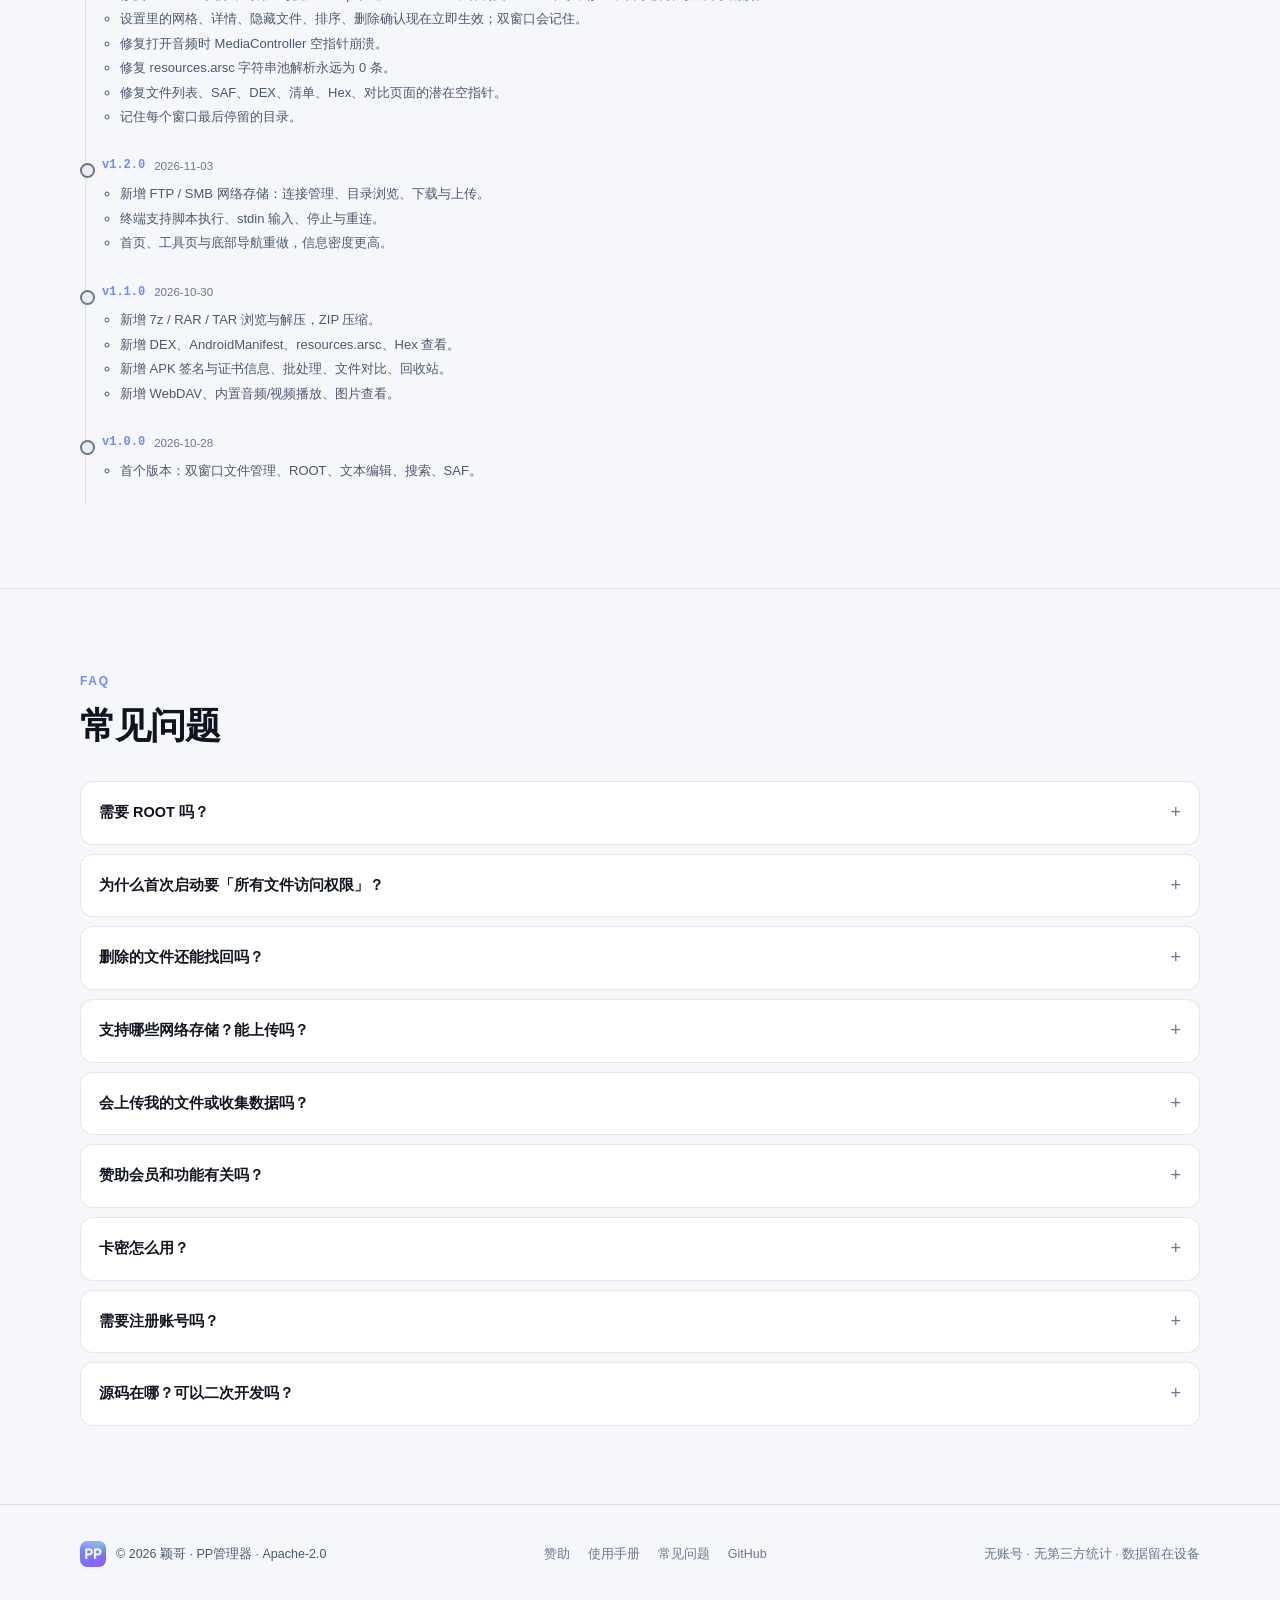
==== commit 32e41eb3: "site: v1.5.4 正式版、更新提醒、双窗口与背景音乐" ====
--- a/index.html
+++ b/index.html
@@ -4,7 +4,7 @@
   <meta charset="UTF-8">
   <meta name="viewport" content="width=device-width, initial-scale=1">
   <title>PP管理器 — Android 文件管理与逆向工具箱</title>
-  <meta name="description" content="PP管理器是一个 Android 文件管理器：双窗口、全盘与 ROOT、ZIP/7Z/RAR、APK/DEX/AXML/ARSC 查看、终端、FTP/SMB/WebDAV。v1.5.0 免费下载，本地处理，无广告。">
+  <meta name="description" content="PP管理器是一个 Android 文件管理器：双窗口、全盘与 ROOT、ZIP/7Z/RAR、APK/DEX/AXML/ARSC 查看、终端、FTP/SMB/WebDAV。v1.5.4 免费下载，本地处理，无广告。">
   <meta name="theme-color" content="#070a12">
   <meta name="color-scheme" content="dark light">
   <script>
@@ -23,17 +23,18 @@
   <meta property="og:site_name" content="PP管理器">
   <meta property="og:url" content="https://yingge-dev.github.io/pp-manager-site/">
   <meta property="og:title" content="PP管理器 — Android 文件管理与逆向工具箱">
-  <meta property="og:description" content="双窗口、ROOT、压缩包全格式、APK/DEX/AXML 查看、终端与网络存储。v1.5.0 免费下载。">
+  <meta property="og:description" content="双窗口、ROOT、压缩包全格式、APK/DEX/AXML 查看、终端与网络存储。v1.5.4 免费下载。">
   <meta property="og:image" content="https://yingge-dev.github.io/pp-manager-site/assets/og.png">
   <meta name="twitter:card" content="summary_large_image">
   <meta name="twitter:title" content="PP管理器">
-  <meta name="twitter:description" content="Android 文件管理与逆向工具箱，v1.5.0 免费下载。">
+  <meta name="twitter:description" content="Android 文件管理与逆向工具箱，v1.5.4 免费下载。">
   <meta name="twitter:image" content="https://yingge-dev.github.io/pp-manager-site/assets/og.png">
   <link rel="canonical" href="https://yingge-dev.github.io/pp-manager-site/">
 
   <link rel="icon" href="assets/favicon-64.png" sizes="64x64" type="image/png">
   <link rel="apple-touch-icon" href="assets/icon-180.png">
   <link rel="stylesheet" href="styles.css">
+  <link rel="stylesheet" href="music-player.css">
   <noscript><style>.reveal{opacity:1 !important;transform:none !important}</style></noscript>
 
   <script type="application/ld+json">
@@ -47,7 +48,7 @@
     "fileSize": "5.4MB",
     "inLanguage": "zh-CN",
     "offers": { "@type": "Offer", "price": "0", "priceCurrency": "CNY" },
-    "downloadUrl": "https://yingge-dev.github.io/pp-manager-site/download/PPManager-v1.5.0.apk"
+    "downloadUrl": "https://yingge-dev.github.io/pp-manager-site/download/PPManager-v1.5.4.apk"
   }
   </script>
 </head>
@@ -87,14 +88,14 @@
     <section class="hero" id="top">
       <div class="wrap hero-grid">
         <div class="hero-copy">
-          <span class="eyebrow"><i></i>v1.5.0 · Apache-2.0 · 本地处理</span>
+          <span class="eyebrow"><i></i>v1.5.4 · Apache-2.0 · 本地处理</span>
           <h1>PP管理器</h1>
           <p class="lead">
             一个用 Kotlin + Jetpack Compose 手写的 Android 文件管理器。<br>
-            <strong>双窗口、全盘与 ROOT、压缩包全格式、APK 逆向查看、终端、网络存储</strong>，装一个就够了。
+            <strong>双窗口、内部存储 / 根目录独立切换、全盘与 ROOT、压缩包、APK 结构查看、终端、网络存储、自动检查更新</strong>，装一个就够了。
           </p>
           <div class="cta">
-            <a class="btn btn-primary" href="download/PPManager-v1.5.0.apk" download>
+            <a class="btn btn-primary" href="download/PPManager-v1.5.4.apk" download>
               <svg viewBox="0 0 24 24" fill="none" stroke="currentColor" stroke-width="2" stroke-linecap="round" stroke-linejoin="round" aria-hidden="true"><path d="M12 3v12"/><path d="m7 10 5 5 5-5"/><path d="M4 21h16"/></svg>
               下载 APK <span class="ver">5.5 MB</span>
             </a>
@@ -103,7 +104,8 @@
           <ul class="facts">
             <li>Android 10+</li>
             <li>无广告 / 功能全免费</li>
-            <li>Android 17 真机验证</li>
+            <li>v1.5.4 正式版</li>
+            <li>自动检查更新</li>
           </ul>
         </div>
 
@@ -137,7 +139,7 @@
               <svg viewBox="0 0 24 24" fill="none" stroke="currentColor" stroke-width="1.8" stroke-linecap="round" stroke-linejoin="round" aria-hidden="true"><rect x="3" y="4" width="18" height="16" rx="2"/><path d="M12 4v16"/></svg>
             </span>
             <h3>双窗口 + 多标签</h3>
-            <p>两个目录同屏显示，各自独立标签和历史。复制、移动、对比不用来回跳，跨目录操作一步完成。</p>
+            <p>两个目录同屏显示，各自独立标签和历史。左右窗口都能单独切换「内部存储 / 根目录」，复制、移动、对比一步完成。</p>
             <span class="tag">dual-pane</span>
           </article>
 
@@ -163,7 +165,7 @@
             <span class="feature-icon">
               <svg viewBox="0 0 24 24" fill="none" stroke="currentColor" stroke-width="1.8" stroke-linecap="round" stroke-linejoin="round" aria-hidden="true"><path d="m8 9-4 3 4 3"/><path d="m16 9 4 3-4 3"/><path d="M13 5l-2 14"/></svg>
             </span>
-            <h3>APK 逆向查看</h3>
+            <h3>APK 结构查看</h3>
             <p>APK 签名 V1/V2/V3、证书指纹、DEX 类与方法统计、AndroidManifest 还原、resources.arsc 字符串、Hex。</p>
             <span class="tag">DEX · AXML · ARSC</span>
           </article>
@@ -189,12 +191,48 @@
       </div>
     </section>
 
+    <section class="section" id="whats-new">
+      <div class="wrap">
+        <div class="section-head reveal">
+          <span class="kicker">v1.5.4 / 正式版</span>
+          <h2>这次更新了什么</h2>
+          <p>不是换皮，是把双窗口、更新提醒和日常操作手感一起补齐。</p>
+        </div>
+        <div class="feature-grid">
+          <article class="feature reveal">
+            <span class="feature-icon">
+              <svg viewBox="0 0 24 24" fill="none" stroke="currentColor" stroke-width="1.8" stroke-linecap="round" stroke-linejoin="round" aria-hidden="true"><path d="M12 3v12"/><path d="m7 10 5 5 5-5"/><path d="M4 21h16"/></svg>
+            </span>
+            <h3>自动检查更新</h3>
+            <p>启动时每天检查一次；设置里也能手动检查。有新版本直接提醒，不需要自己盯着官网。</p>
+            <span class="tag">update checker</span>
+          </article>
+          <article class="feature reveal">
+            <span class="feature-icon">
+              <svg viewBox="0 0 24 24" fill="none" stroke="currentColor" stroke-width="1.8" stroke-linecap="round" stroke-linejoin="round" aria-hidden="true"><rect x="3" y="4" width="18" height="16" rx="2"/><path d="M12 4v16"/></svg>
+            </span>
+            <h3>双窗口独立切换</h3>
+            <p>默认左内部存储、右根目录；每个窗口顶部都能单独切回内部存储或根目录。没有 ROOT 时两边都停在内部存储。</p>
+            <span class="tag">dual-pane</span>
+          </article>
+          <article class="feature reveal">
+            <span class="feature-icon">
+              <svg viewBox="0 0 24 24" fill="none" stroke="currentColor" stroke-width="1.8" stroke-linecap="round" stroke-linejoin="round" aria-hidden="true"><path d="M13 2 4 14h7l-1 8 9-12h-7l1-8z"/></svg>
+            </span>
+            <h3>更快、更跟手</h3>
+            <p>文件列表移除逐项动画，滑动更稳；搜索输入两个字后自动防抖搜索，页面切换也更短更快。</p>
+            <span class="tag">performance</span>
+          </article>
+        </div>
+      </div>
+    </section>
+
     <section class="section" id="screens">
       <div class="wrap">
         <div class="section-head reveal">
           <span class="kicker">Screenshots</span>
           <h2>长这样</h2>
-          <p>深色是默认主题，也可以跟随系统或切到浅色。点开图片可以看大图。</p>
+          <p>支持深色、浅色和跟随系统。双窗口可以左边内部存储、右边根目录，各自独立切换。点开图片看大图。</p>
         </div>
         <div class="shots">
           <figure class="shot reveal">
@@ -206,8 +244,8 @@
             <figcaption>文件列表 · 全盘 + ROOT</figcaption>
           </figure>
           <figure class="shot reveal">
-            <img src="assets/shots/dual.webp" alt="PP管理器双窗口模式" width="720" height="1559" loading="lazy">
-            <figcaption>双窗口 · 跨目录操作</figcaption>
+            <img src="assets/shots/dual.webp" alt="PP管理器双窗口：左内部存储，右根目录" width="720" height="1559" loading="lazy">
+            <figcaption>双窗口 · 每个窗口独立切换存储</figcaption>
           </figure>
           <figure class="shot reveal">
             <img src="assets/shots/tools.webp" alt="PP管理器工具页" width="720" height="1559" loading="lazy">
@@ -247,7 +285,7 @@
       <div class="wrap">
         <div class="section-head reveal">
           <span class="kicker">Download</span>
-          <h2>下载 v1.5.0</h2>
+          <h2>下载 v1.5.4</h2>
           <p>免费使用，Apache-2.0 许可。直接下载 APK，不需要安装器或应用商店。</p>
         </div>
 
@@ -255,7 +293,7 @@
           <div class="download-card reveal">
             <h2>PP管理器</h2>
             <div class="version-row">
-              <span class="badge">v1.5.0</span>
+              <span class="badge">v1.5.4</span>
               <span class="date">2026-11-03 · 稳定版</span>
             </div>
             <ul class="spec">
@@ -263,13 +301,13 @@
               <li>安装包大小<strong>5.5 MB</strong></li>
               <li>架构<strong>arm64-v8a / armeabi-v7a</strong></li>
             </ul>
-            <a class="btn btn-primary" href="download/PPManager-v1.5.0.apk" download>
+            <a class="btn btn-primary" href="download/PPManager-v1.5.4.apk" download>
               <svg viewBox="0 0 24 24" fill="none" stroke="currentColor" stroke-width="2" stroke-linecap="round" stroke-linejoin="round" aria-hidden="true"><path d="M12 3v12"/><path d="m7 10 5 5 5-5"/><path d="M4 21h16"/></svg>
               下载 APK
             </a>
             <div class="sha">
               <span>SHA-256</span>
-              <code id="shaText">df3287966c8fd3a9a01cc105ad7304e9d45e737815a282a32f82531264563334</code>
+              <code id="shaText">7469bcd4c98ce28e4d5bd2996e464e479c3a51489f4def990b9ce22c0a9bbcff</code>
               <button class="copy-btn" type="button" data-copy="#shaText">复制</button>
             </div>
             <p class="note">
@@ -281,7 +319,7 @@
           <aside class="install-card reveal">
             <h3>三步开始</h3>
             <ol class="steps">
-              <li>下载 <code>PPManager-v1.5.0.apk</code> 并安装。</li>
+              <li>下载 <code>PPManager-v1.5.4.apk</code> 并安装。</li>
               <li>首次启动按提示授予「所有文件访问权限」。</li>
               <li>需要系统目录时，再授予 ROOT；不需要可以一直用普通模式。</li>
             </ol>
@@ -336,6 +374,16 @@
 
         <ol class="timeline">
           <li class="release latest reveal">
+            <h3><span class="v">v1.5.4</span> <time datetime="2026-11-04">2026-11-04</time></h3>
+            <ul>
+              <li>新增自动检查更新：启动时每天检查一次；设置 → 关于 → 检查更新可手动检查。</li>
+              <li>发现新版本后，「去下载」打开项目主页的 <code>index.html#sponsor</code>。</li>
+              <li>双窗口默认左内部存储、右根目录；每个窗口顶部可独立切换「内部存储 / 根目录」。</li>
+              <li>文件列表移除逐项动画，滑动更稳；搜索支持 280ms 防抖自动搜索。</li>
+              <li>页面切换改为 120ms 短淡入淡出，点击后更快到位。</li>
+            </ul>
+          </li>
+          <li class="release reveal">
             <h3><span class="v">v1.5.0</span> <time datetime="2026-11-04">2026-11-04</time></h3>
             <ul>
               <li>新卡密格式 <code>PP2</code>：卡密内嵌发行日期，并参与 ECDSA 签名。</li>
@@ -477,6 +525,28 @@
       </div>
     </section>
   </main>
+
+  <div class="pp-music" id="ppMusic" aria-label="背景音乐">
+    <button class="pp-music__toggle" id="pmToggle" type="button" aria-label="展开或收起音乐">×</button>
+    <div class="pp-music__panel">
+      <div class="pp-music__head">
+        <span class="pp-music__dot" aria-hidden="true"></span>
+        <span class="pp-music__state" id="pmState">背景音乐</span>
+        <button class="pp-music__close" id="pmClose" type="button" aria-label="收起音乐">×</button>
+      </div>
+      <div class="pp-music__title" id="pmTitle">正在载入…</div>
+      <div class="pp-music__sub">随机播放 · 可切换上一首 / 下一首</div>
+      <input class="pp-music__progress" id="pmProgress" type="range" min="0" max="1000" value="0" aria-label="播放进度">
+      <div class="pp-music__time"><span id="pmCurrent">0:00</span><span id="pmDuration">0:00</span></div>
+      <div class="pp-music__controls">
+        <button id="pmPrev" type="button" aria-label="上一首">⏮</button>
+        <button id="pmPlay" type="button" aria-label="播放或暂停">▶</button>
+        <button id="pmNext" type="button" aria-label="下一首">⏭</button>
+        <input id="pmVolume" type="range" min="0" max="100" value="70" aria-label="音量">
+      </div>
+      <div class="pp-music__note">音乐仅供欣赏，版权归原作者 · 浏览器限制时点任意处开始</div>
+    </div>
+  </div>
 
   <footer>
     <div class="wrap footer-inner">
@@ -505,5 +575,6 @@
   <script src="pp-api.js"></script>
   <script src="download-track.js"></script>
   <script src="app.js"></script>
+  <script src="music-player.js"></script>
 </body>
 </html>
--- a/music-player.css
+++ b/music-player.css
@@ -0,0 +1,156 @@
+/* 首页背景音乐播放器 */
+.pp-music {
+  position: fixed;
+  right: 18px;
+  bottom: 18px;
+  z-index: 90;
+  width: 306px;
+  color: #f4f7ff;
+  font-family: -apple-system, BlinkMacSystemFont, "Segoe UI", "Microsoft YaHei", sans-serif;
+  filter: drop-shadow(0 18px 38px rgba(0, 0, 0, .35));
+}
+
+.pp-music__toggle {
+  position: absolute;
+  right: 0;
+  top: -14px;
+  width: 38px;
+  height: 38px;
+  border-radius: 50%;
+  border: 1px solid rgba(255, 255, 255, .18);
+  background: rgba(12, 17, 30, .94);
+  color: #cfe0ff;
+  font-size: 17px;
+  cursor: pointer;
+  z-index: 2;
+}
+
+.pp-music__toggle:hover { color: #fff; border-color: rgba(120, 160, 255, .7); }
+
+.pp-music__panel {
+  border: 1px solid rgba(255, 255, 255, .12);
+  border-radius: 18px;
+  background: rgba(12, 17, 30, .94);
+  backdrop-filter: blur(18px);
+  padding: 14px 14px 12px;
+  box-shadow: inset 0 1px 0 rgba(255, 255, 255, .06);
+}
+
+.pp-music.is-collapsed .pp-music__panel { display: none; }
+.pp-music.is-collapsed .pp-music__toggle { top: -40px; }
+
+.pp-music__head {
+  display: flex;
+  align-items: center;
+  gap: 7px;
+  font-size: 10px;
+  letter-spacing: .14em;
+  text-transform: uppercase;
+  color: #8fa5ca;
+}
+
+.pp-music__dot {
+  width: 6px;
+  height: 6px;
+  border-radius: 50%;
+  background: #5fe0c0;
+  box-shadow: 0 0 10px #5fe0c0;
+}
+
+.pp-music__state { flex: 1; }
+
+.pp-music__close {
+  background: transparent;
+  border: 0;
+  color: #8fa5ca;
+  font-size: 16px;
+  cursor: pointer;
+  line-height: 1;
+  padding: 0 2px;
+}
+
+.pp-music__title {
+  margin-top: 9px;
+  font-size: 15px;
+  font-weight: 600;
+  color: #f4f7ff;
+  white-space: nowrap;
+  overflow: hidden;
+  text-overflow: ellipsis;
+}
+
+.pp-music__sub {
+  margin-top: 3px;
+  font-size: 11px;
+  color: #8fa5ca;
+}
+
+.pp-music__progress {
+  margin-top: 9px;
+  height: 3px;
+  width: 100%;
+  accent-color: #6c8cff;
+  cursor: pointer;
+}
+
+.pp-music__time {
+  display: flex;
+  justify-content: space-between;
+  margin-top: 2px;
+  font-size: 10px;
+  color: #7086aa;
+  font-variant-numeric: tabular-nums;
+}
+
+.pp-music__controls {
+  display: flex;
+  align-items: center;
+  gap: 7px;
+  margin-top: 7px;
+}
+
+.pp-music__controls button {
+  width: 34px;
+  height: 34px;
+  border-radius: 50%;
+  border: 1px solid rgba(255, 255, 255, .14);
+  background: rgba(255, 255, 255, .05);
+  color: #e8efff;
+  cursor: pointer;
+  font-size: 14px;
+  display: inline-flex;
+  align-items: center;
+  justify-content: center;
+}
+
+.pp-music__controls button:hover { border-color: rgba(108, 140, 255, .75); }
+.pp-music__controls #pmPlay {
+  background: linear-gradient(135deg, #6c8cff, #9a6bff);
+  border-color: transparent;
+  color: #fff;
+}
+.pp-music__controls input[type="range"] {
+  flex: 1;
+  min-width: 0;
+  accent-color: #6c8cff;
+  cursor: pointer;
+}
+
+.pp-music__note {
+  margin-top: 8px;
+  padding-top: 7px;
+  border-top: 1px solid rgba(255, 255, 255, .07);
+  font-size: 10px;
+  color: #6f84a8;
+}
+
+@media (max-width: 640px) {
+  .pp-music {
+    left: 12px;
+    right: 12px;
+    bottom: 12px;
+    width: auto;
+  }
+  .pp-music__toggle { top: -44px; }
+  .pp-music__panel { padding: 13px 13px 11px; }
+}
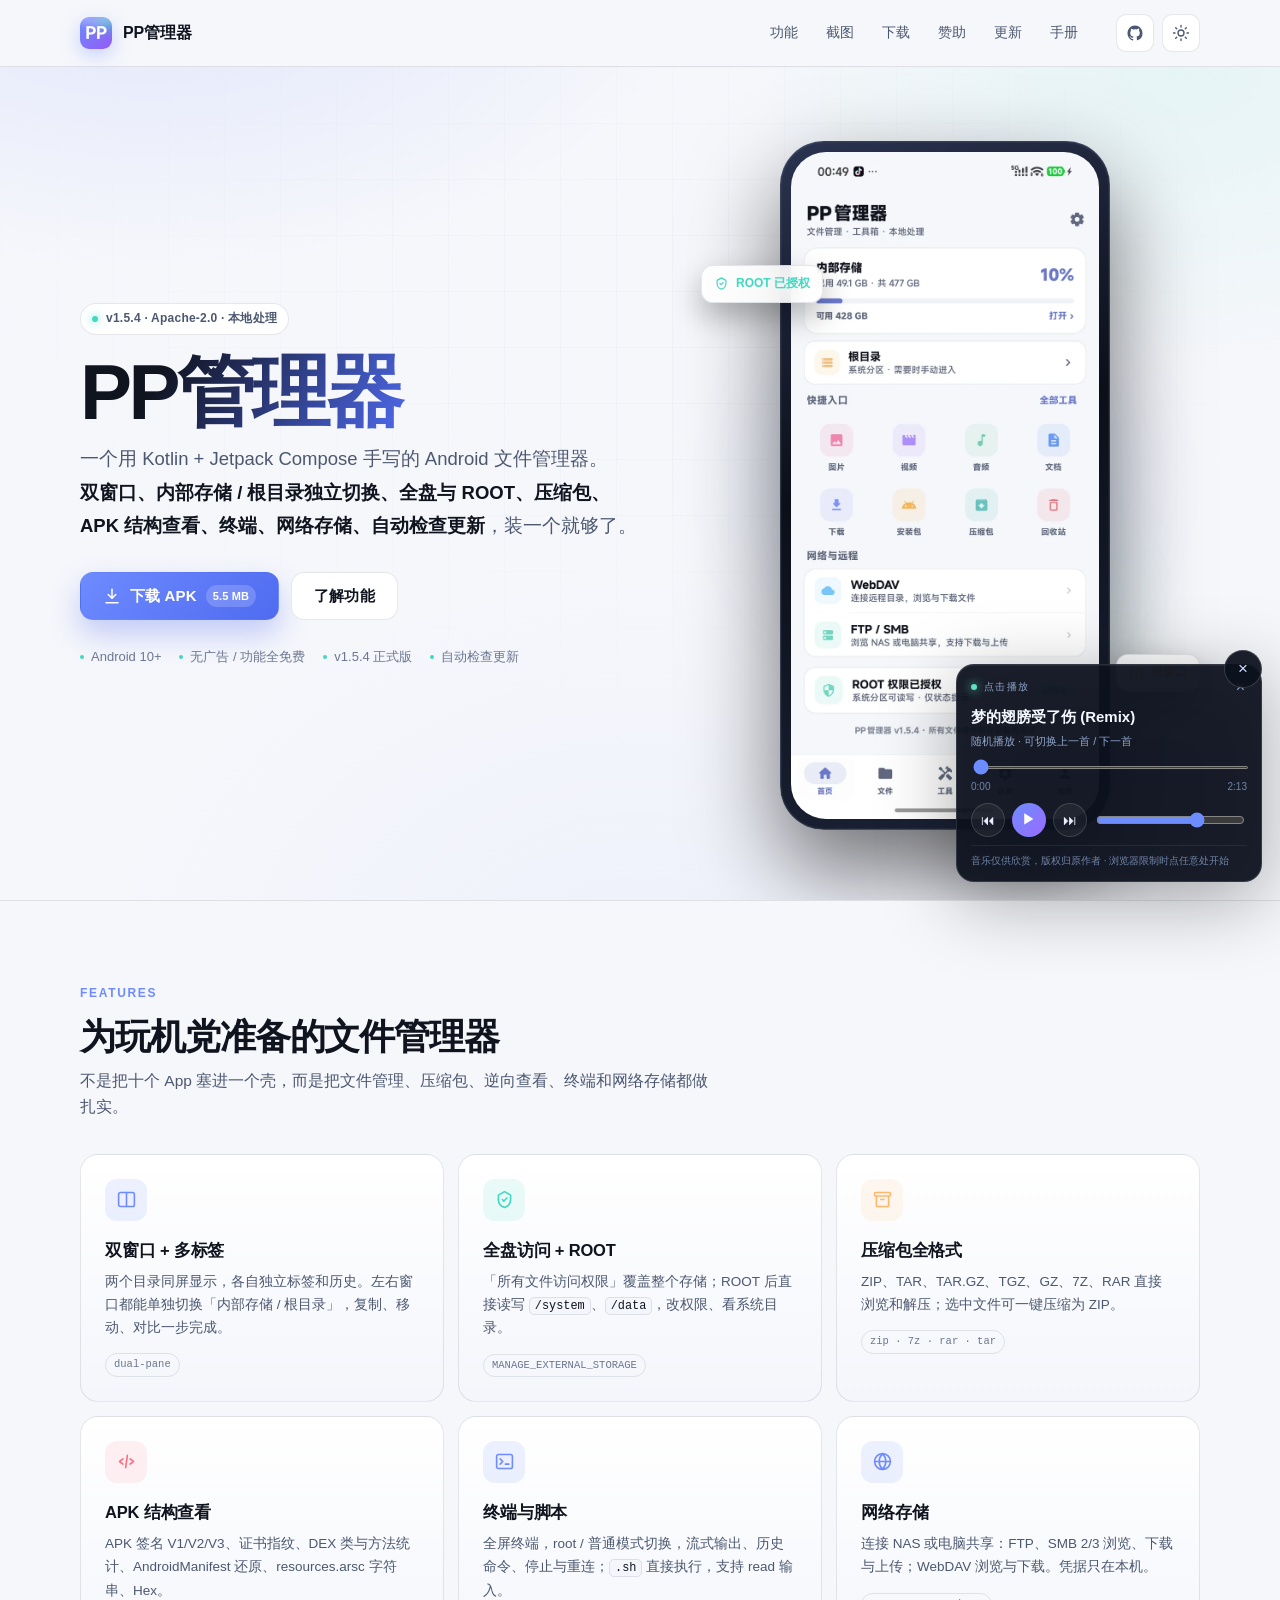
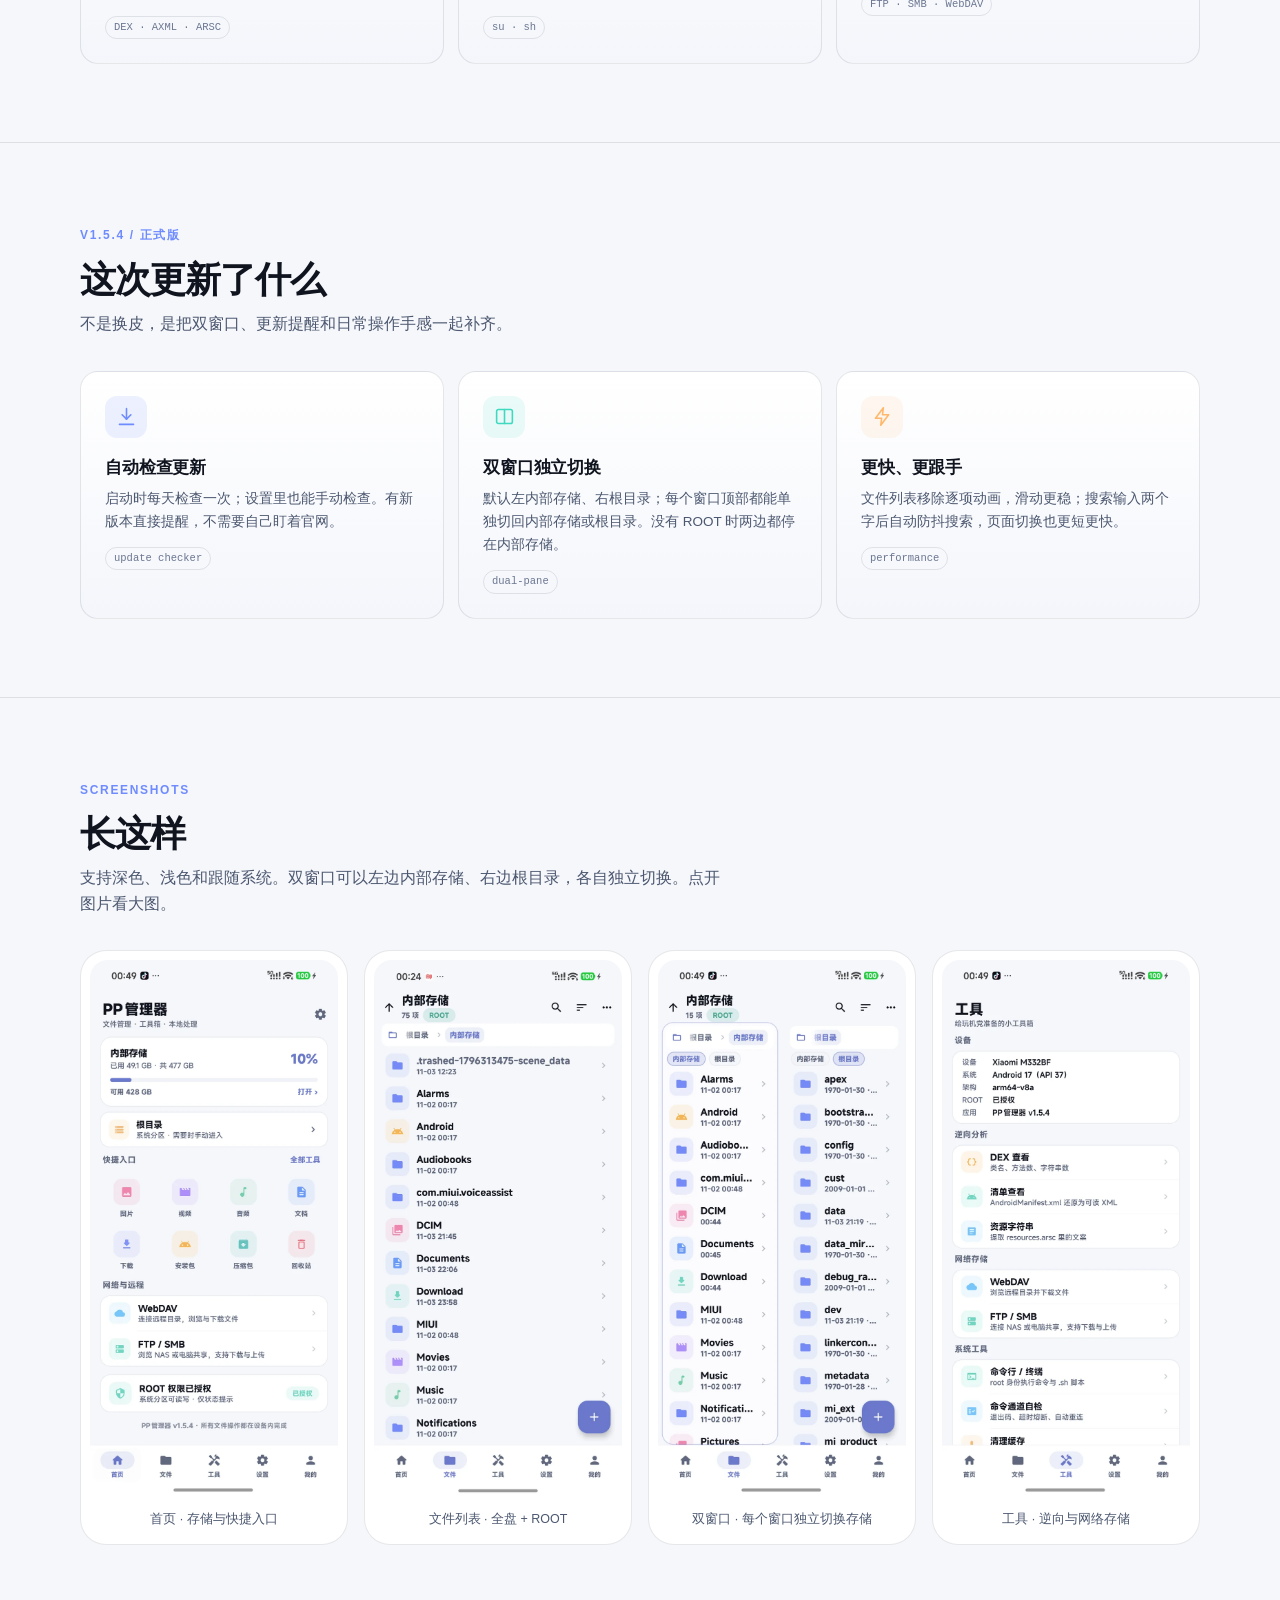
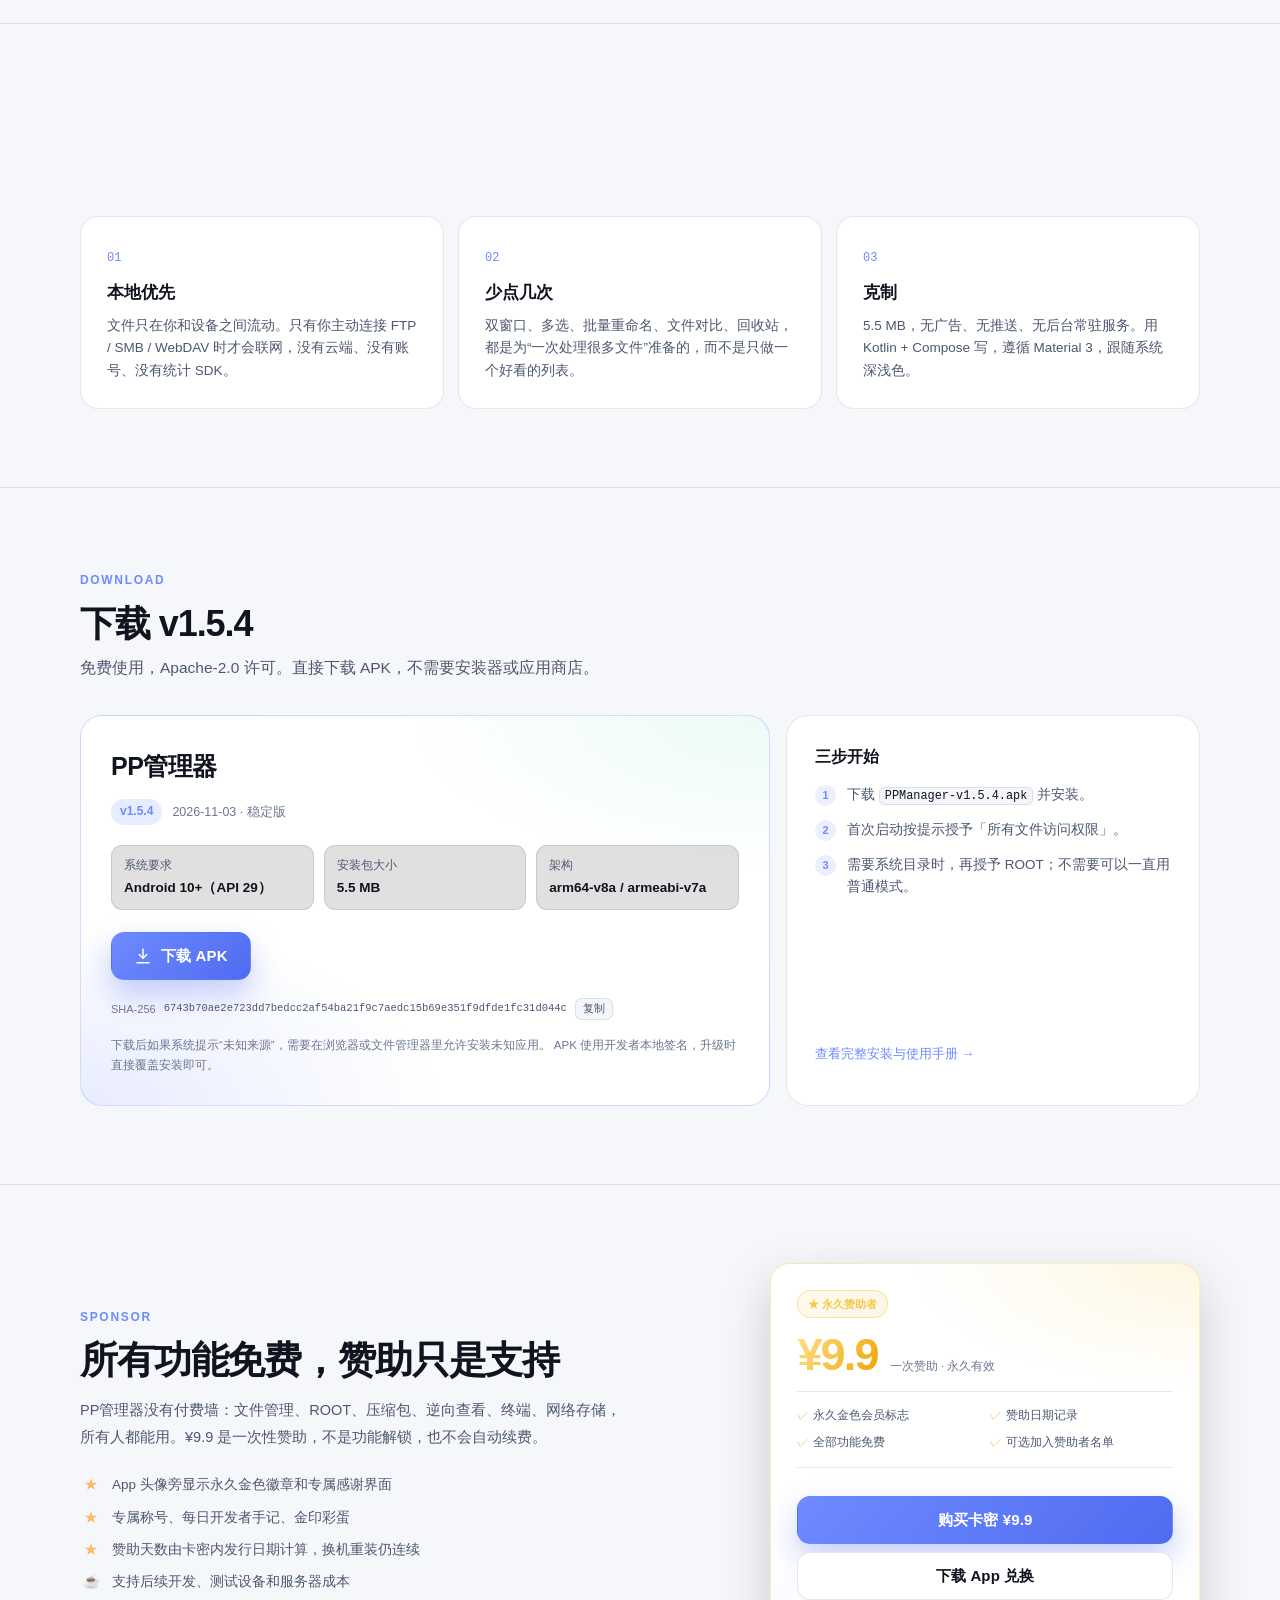
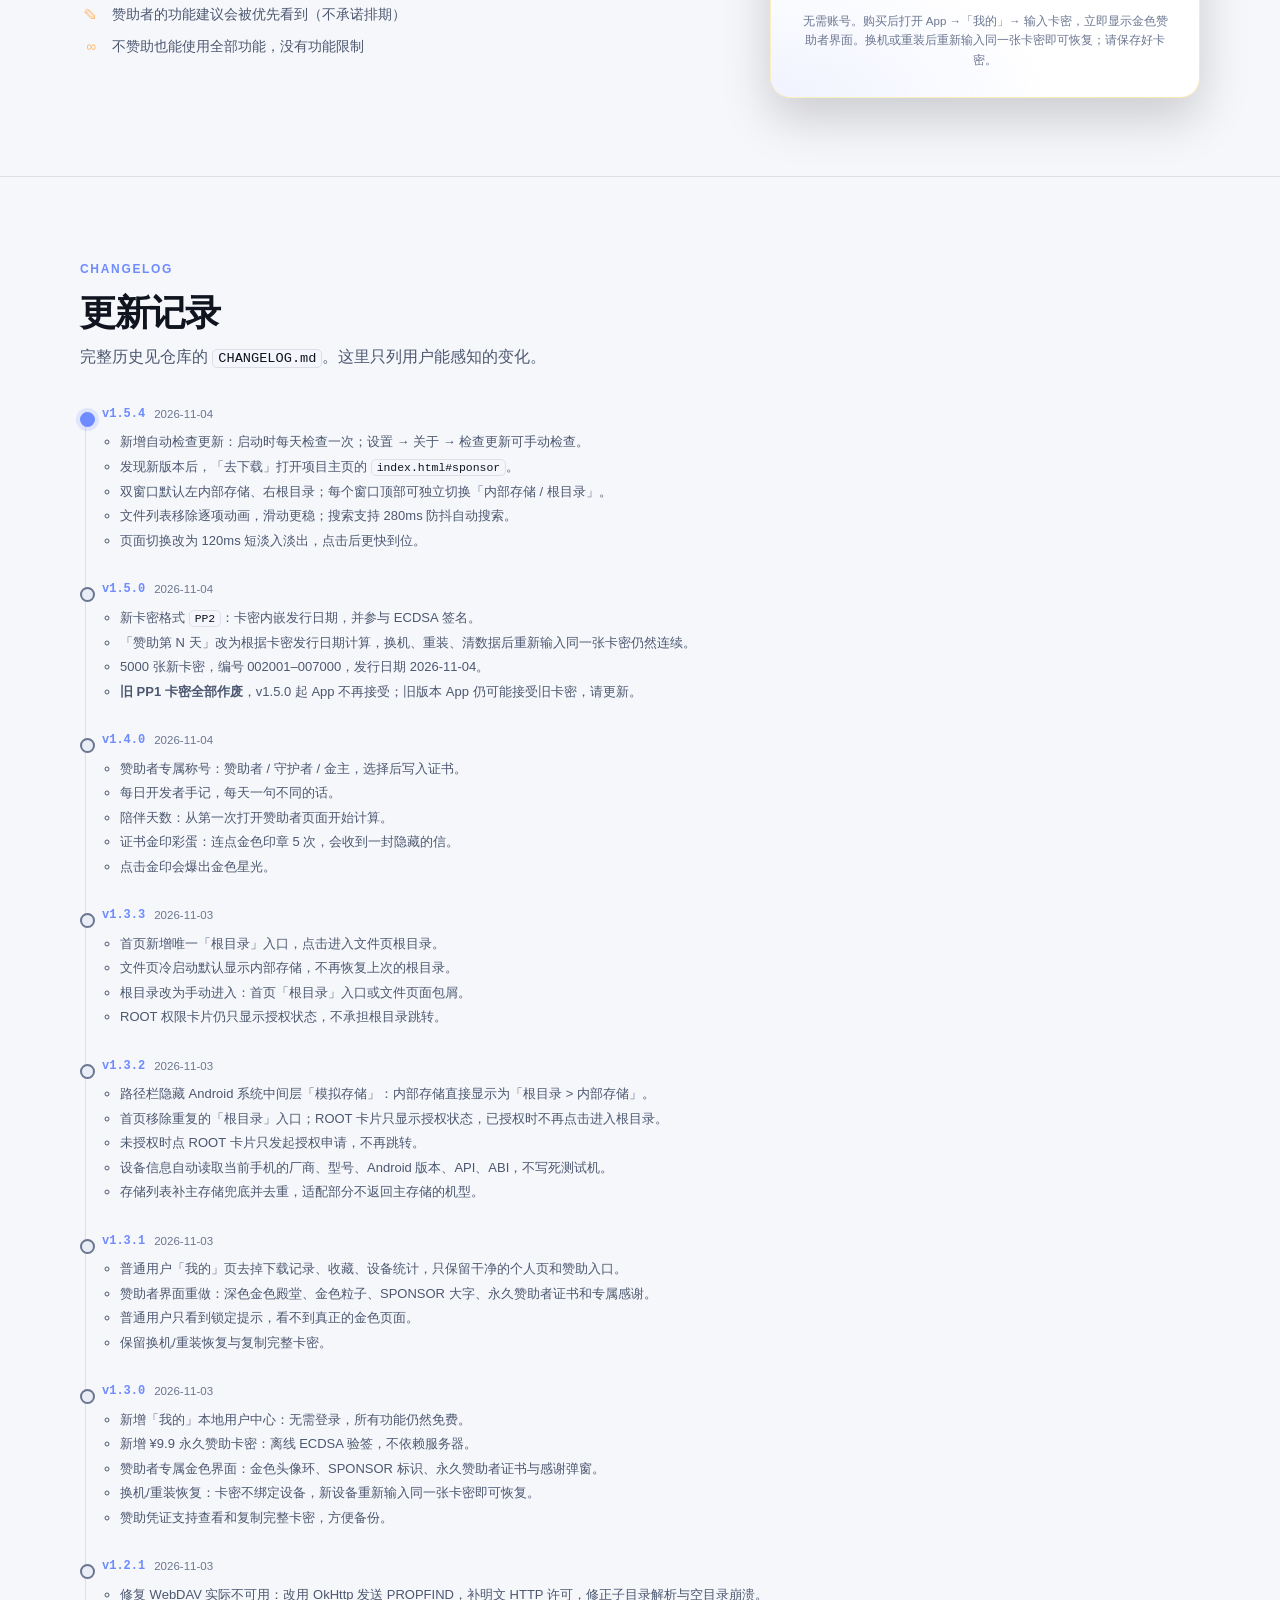
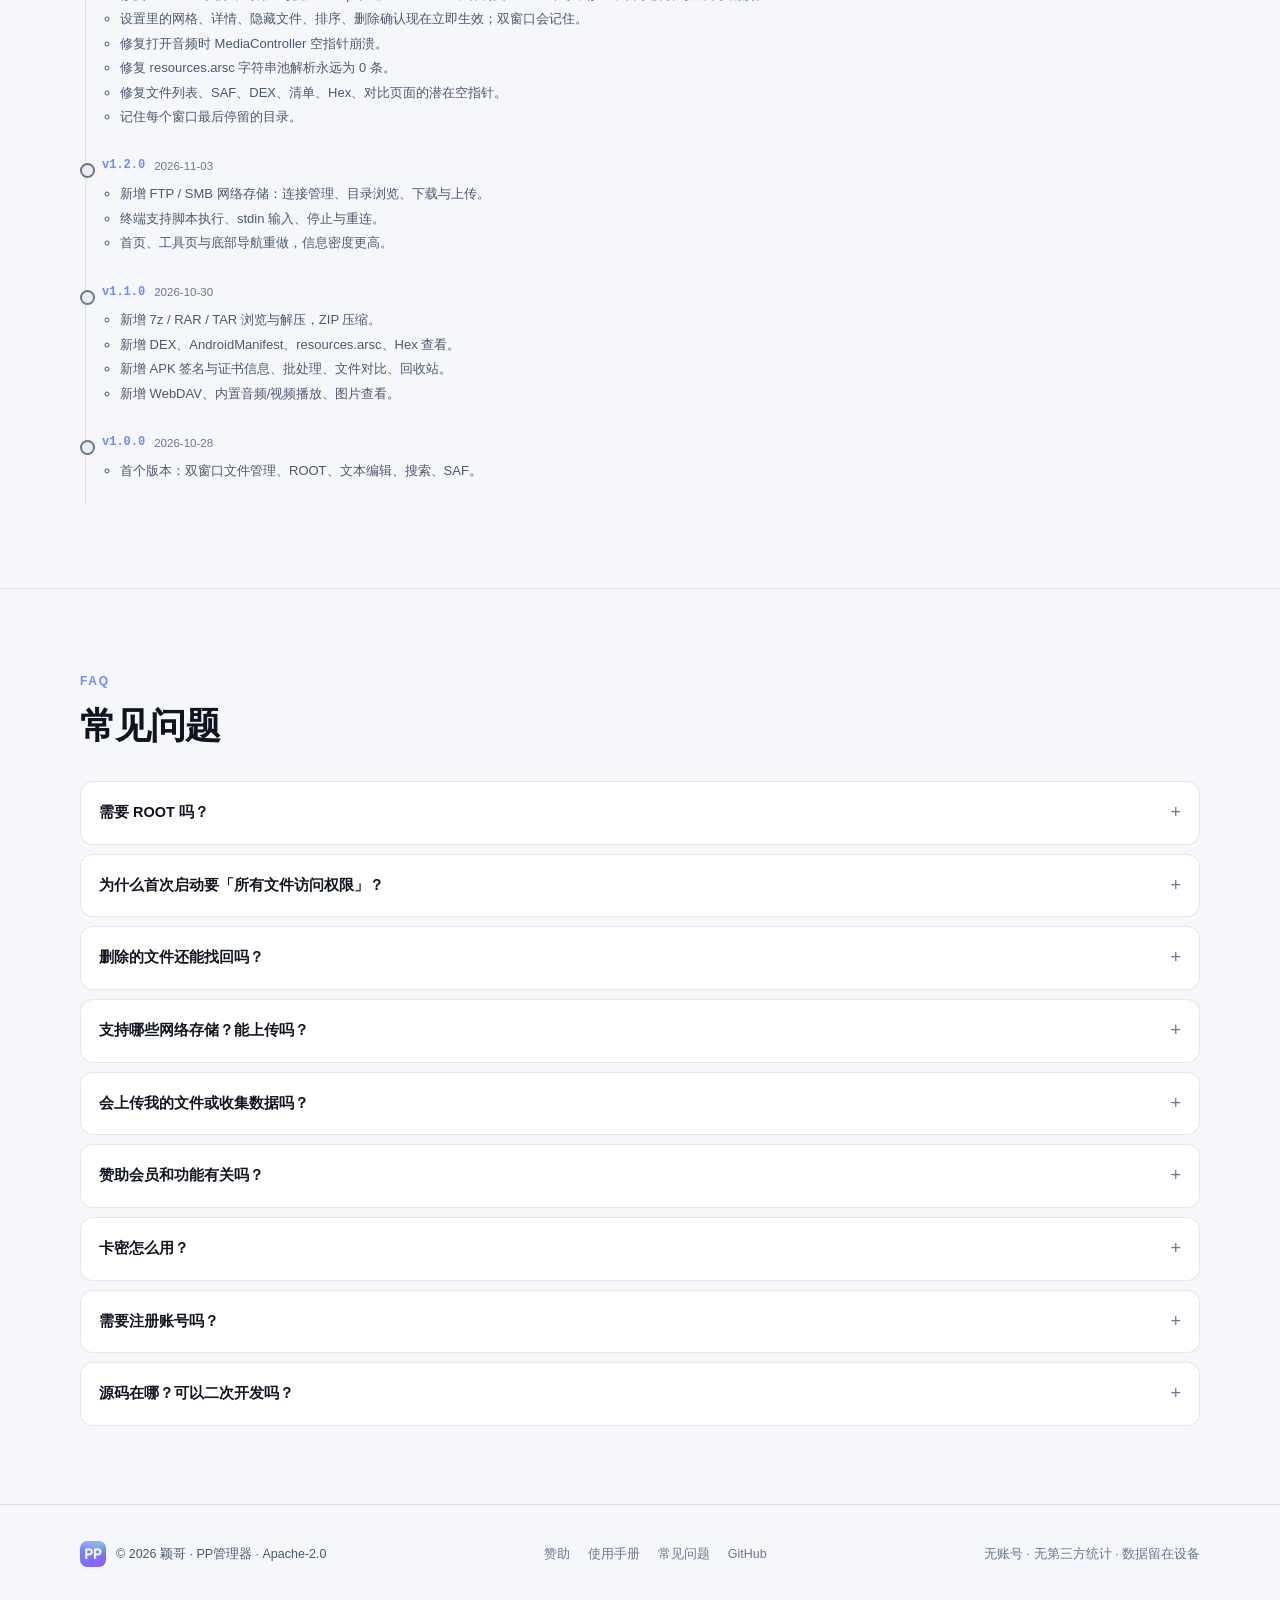
==== commit 0cb38485: "site: 正式版主页、背景音乐与 v1.5.4 更新提醒" ====
--- a/index.html
+++ b/index.html
@@ -307,7 +307,7 @@
             </a>
             <div class="sha">
               <span>SHA-256</span>
-              <code id="shaText">7469bcd4c98ce28e4d5bd2996e464e479c3a51489f4def990b9ce22c0a9bbcff</code>
+              <code id="shaText">6743b70ae2e723dd7bedcc2af54ba21f9c7aedc15b69e351f9dfde1fc31d044c</code>
               <button class="copy-btn" type="button" data-copy="#shaText">复制</button>
             </div>
             <p class="note">
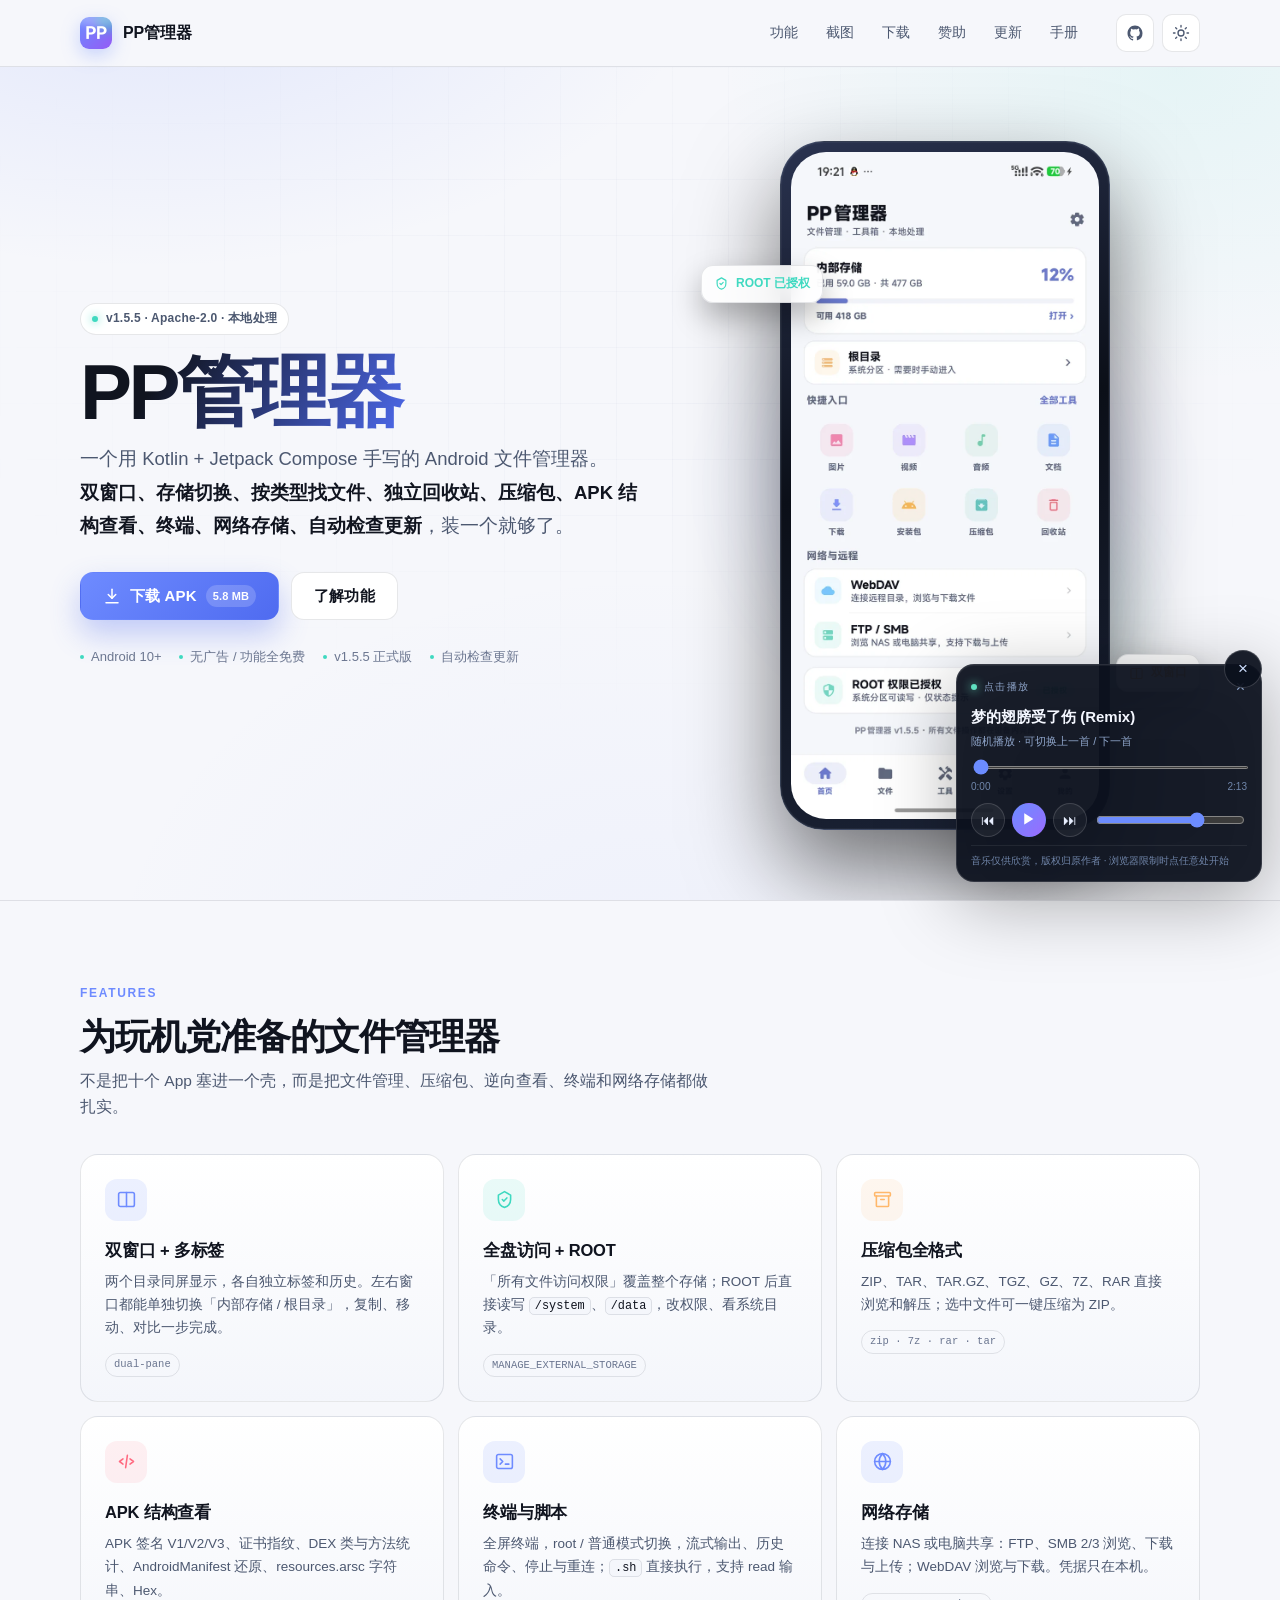
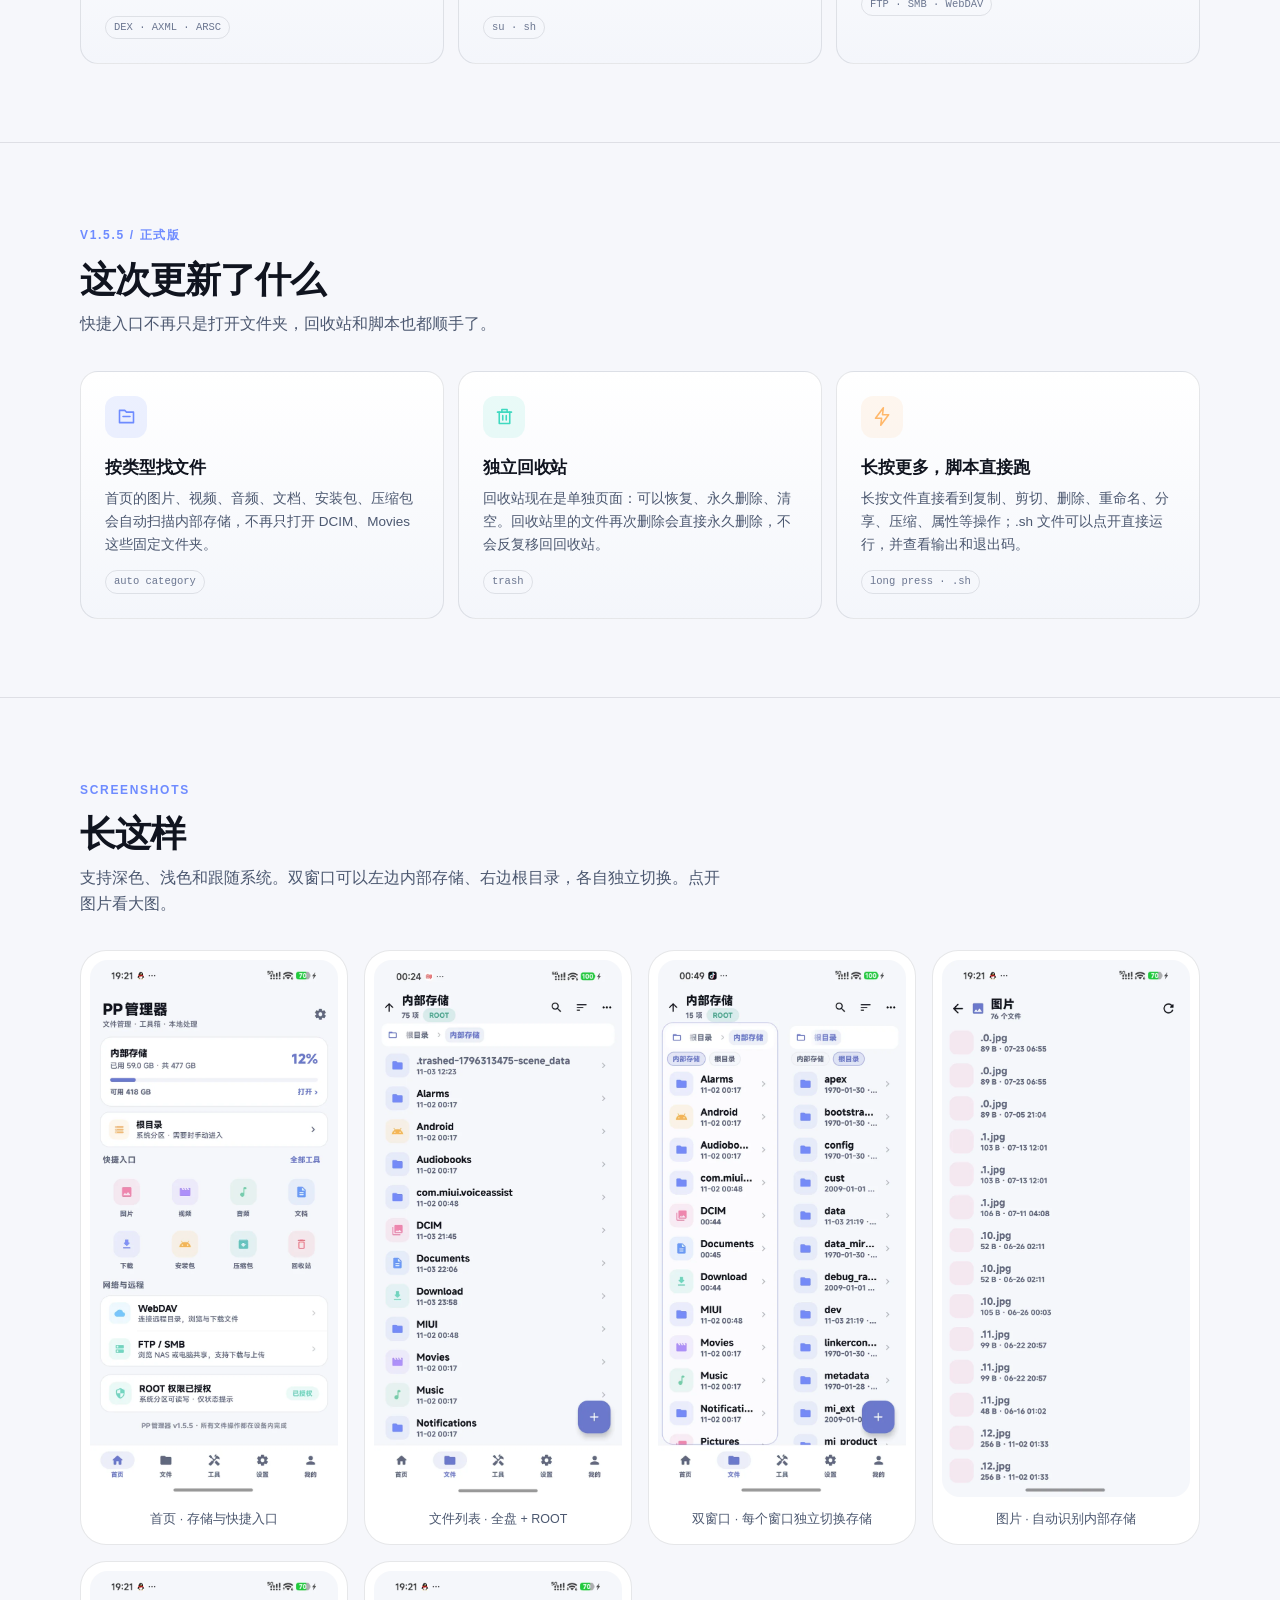
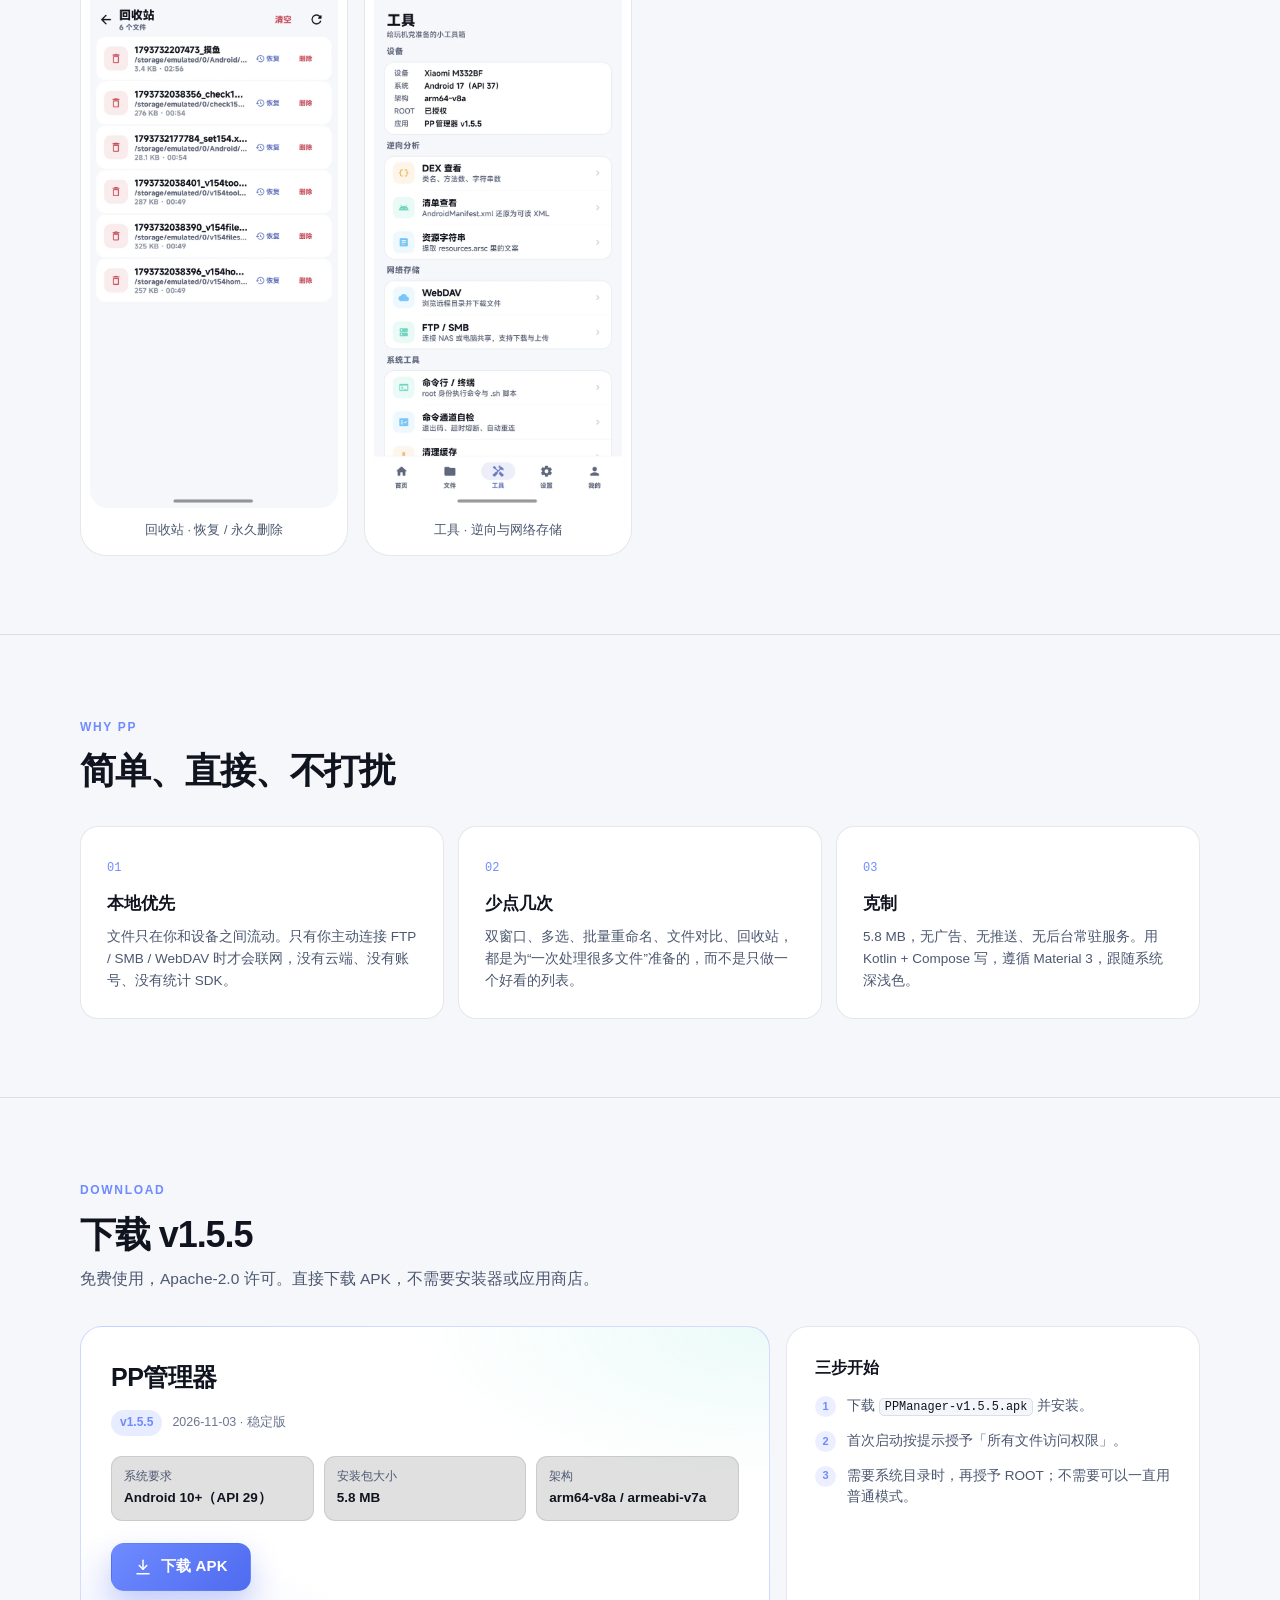
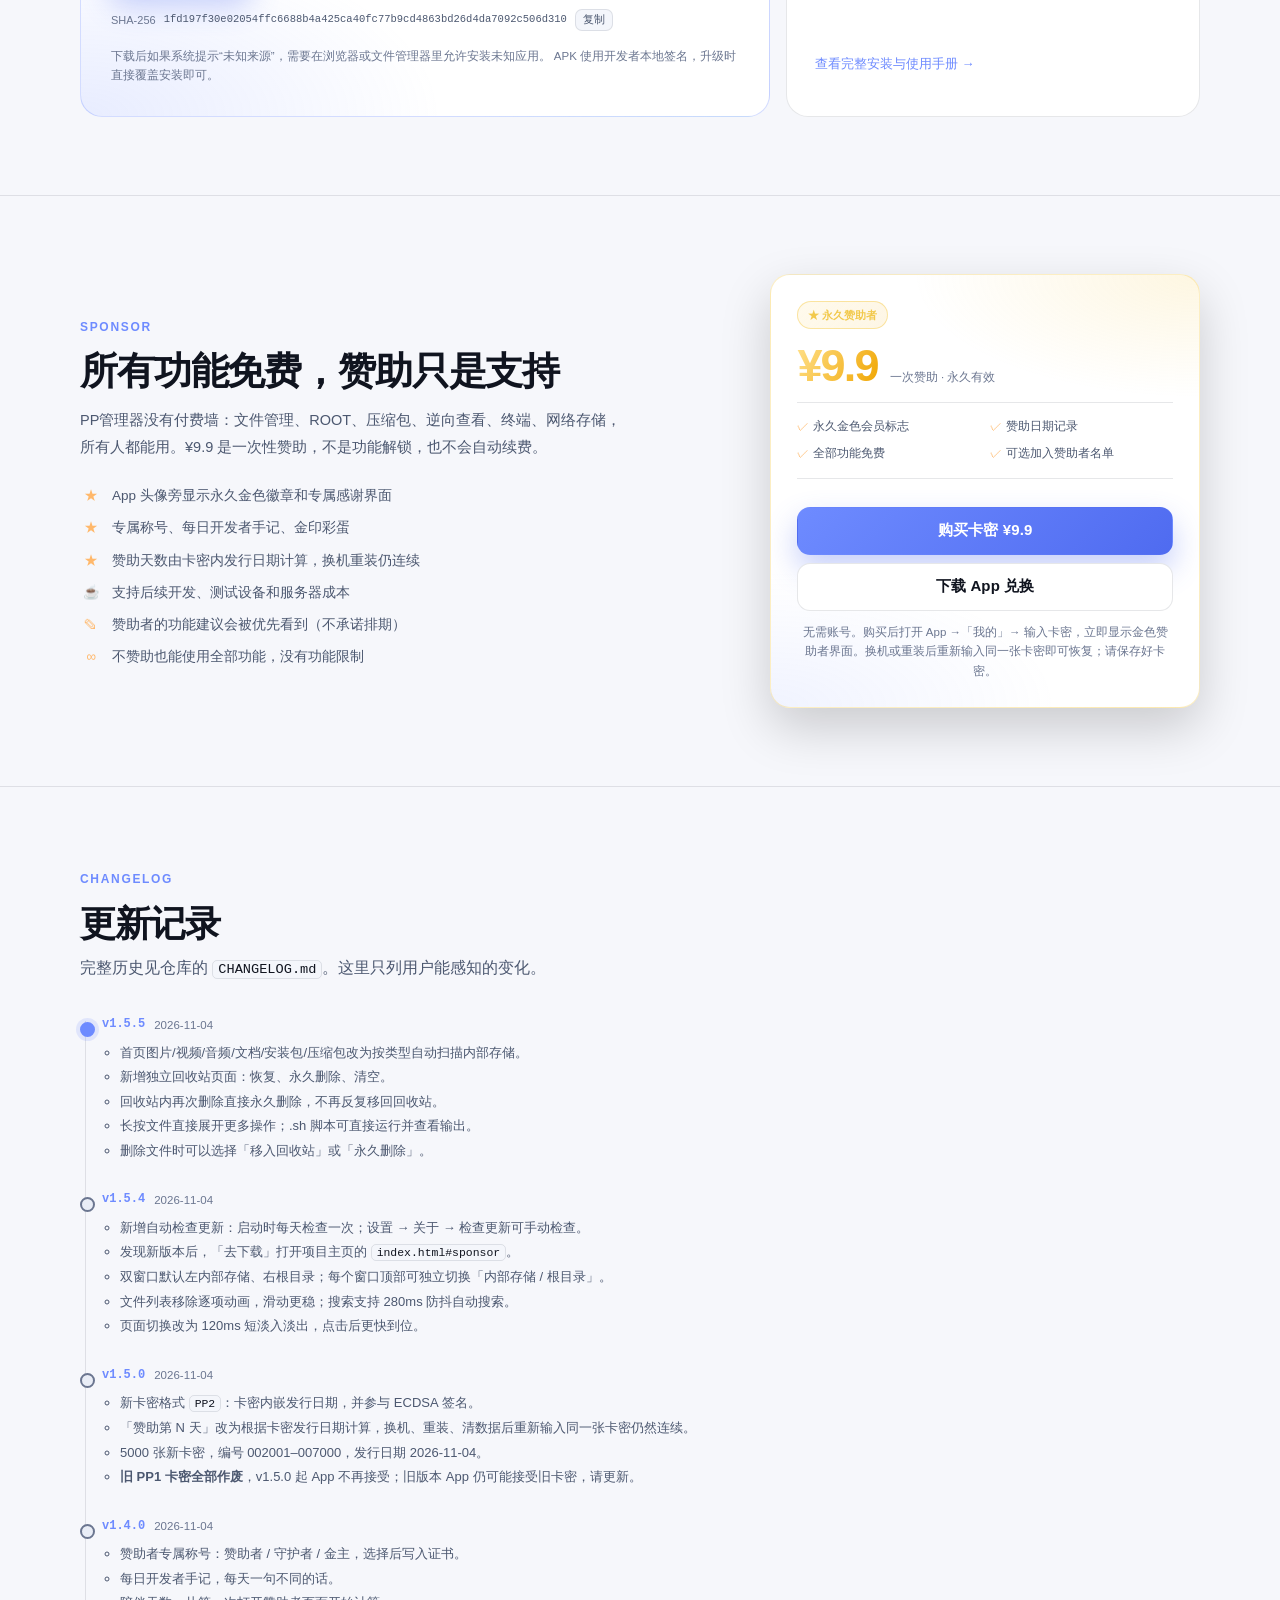
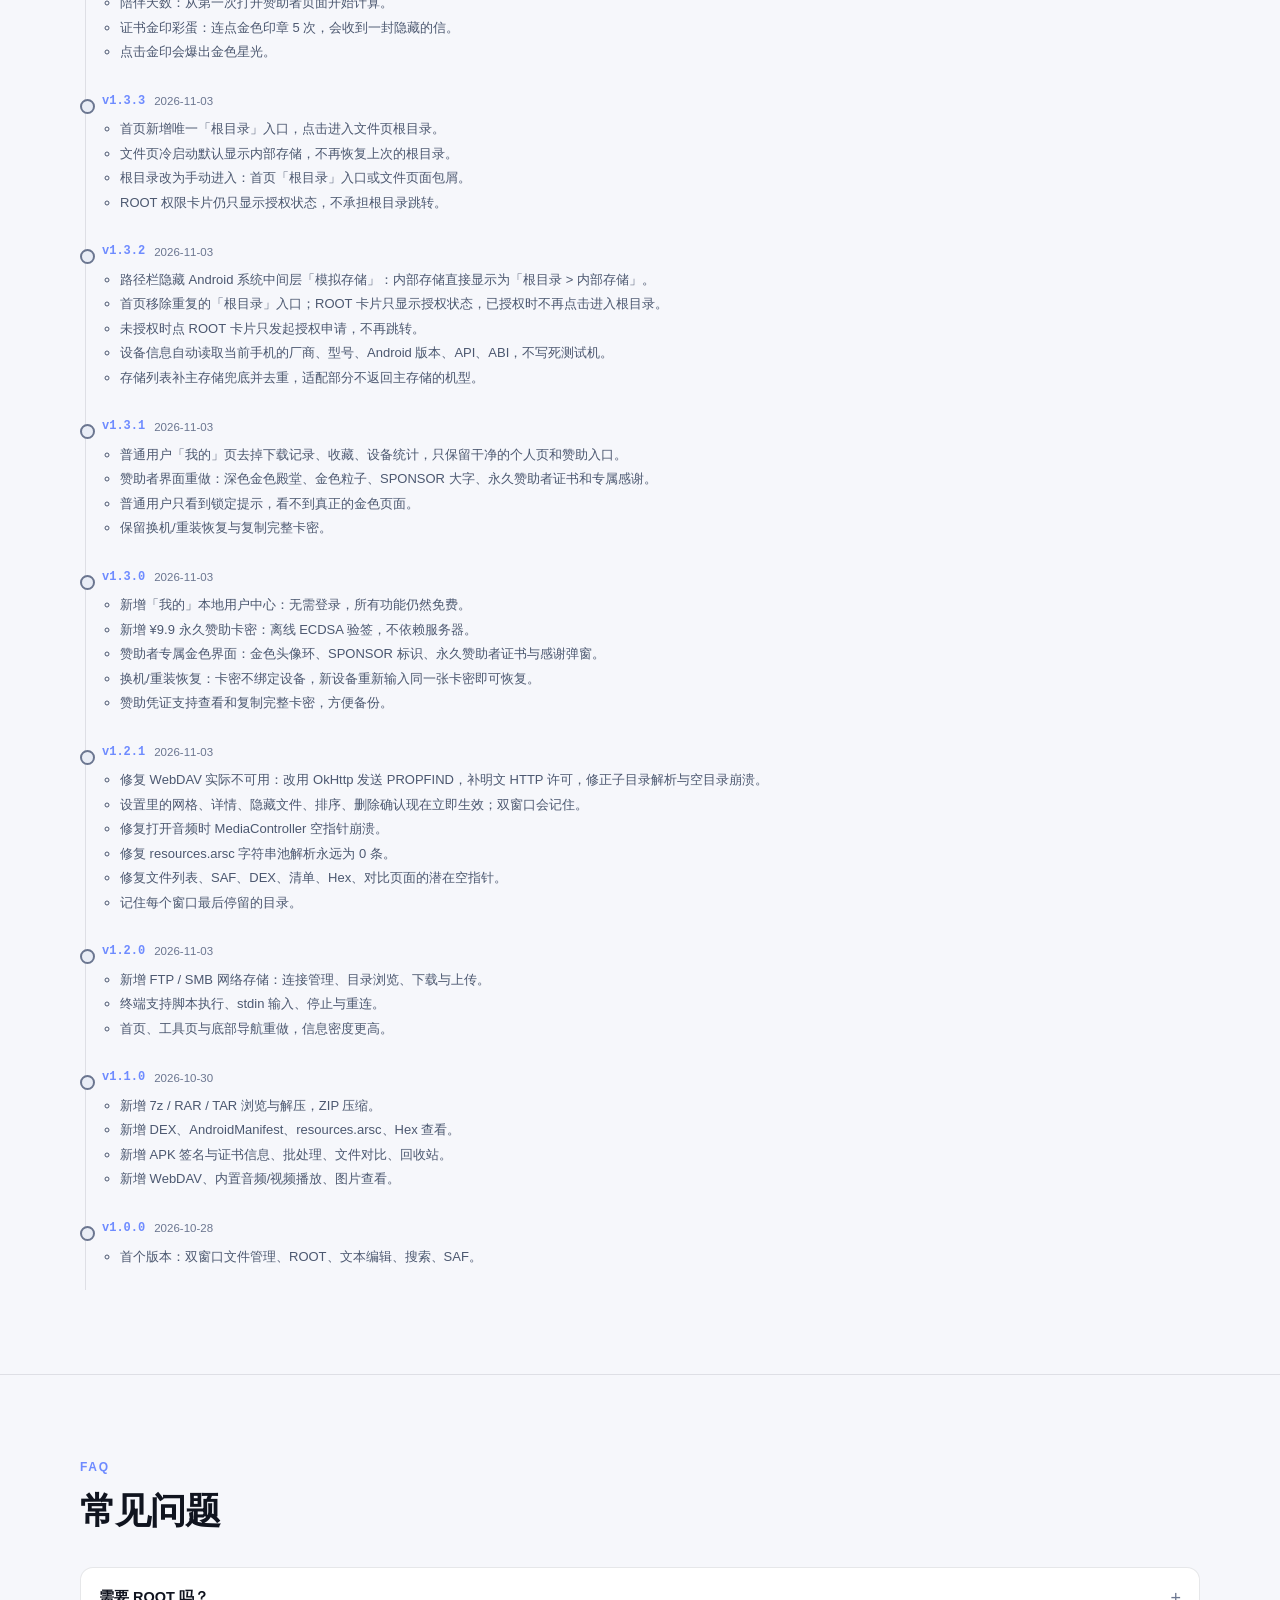
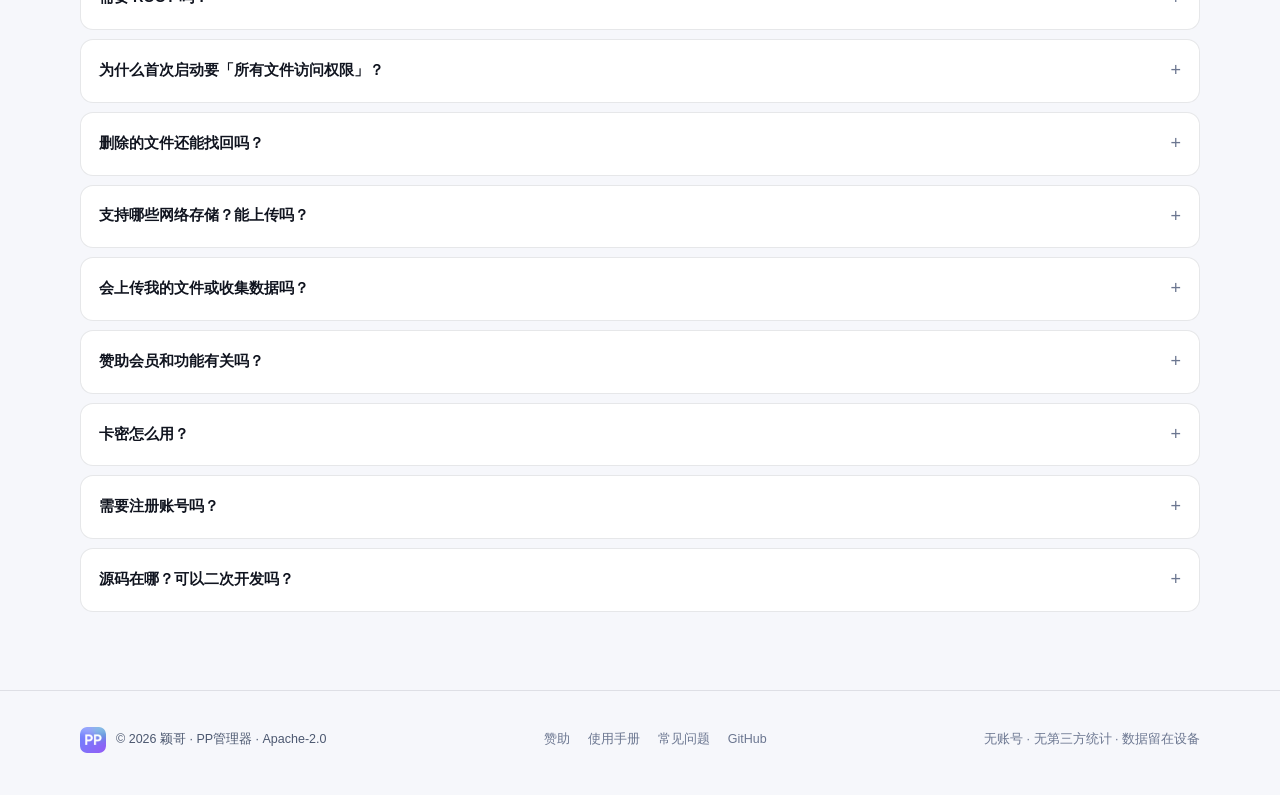
==== commit 05cd6b3b: "site: v1.5.5 分类入口、独立回收站与脚本直跑" ====
--- a/index.html
+++ b/index.html
@@ -4,7 +4,7 @@
   <meta charset="UTF-8">
   <meta name="viewport" content="width=device-width, initial-scale=1">
   <title>PP管理器 — Android 文件管理与逆向工具箱</title>
-  <meta name="description" content="PP管理器是一个 Android 文件管理器：双窗口、全盘与 ROOT、ZIP/7Z/RAR、APK/DEX/AXML/ARSC 查看、终端、FTP/SMB/WebDAV。v1.5.4 免费下载，本地处理，无广告。">
+  <meta name="description" content="PP管理器是一个 Android 文件管理器：双窗口、全盘与 ROOT、ZIP/7Z/RAR、APK/DEX/AXML/ARSC 查看、终端、FTP/SMB/WebDAV。v1.5.5 免费下载，本地处理，无广告。">
   <meta name="theme-color" content="#070a12">
   <meta name="color-scheme" content="dark light">
   <script>
@@ -23,11 +23,11 @@
   <meta property="og:site_name" content="PP管理器">
   <meta property="og:url" content="https://yingge-dev.github.io/pp-manager-site/">
   <meta property="og:title" content="PP管理器 — Android 文件管理与逆向工具箱">
-  <meta property="og:description" content="双窗口、ROOT、压缩包全格式、APK/DEX/AXML 查看、终端与网络存储。v1.5.4 免费下载。">
+  <meta property="og:description" content="双窗口、ROOT、压缩包全格式、APK/DEX/AXML 查看、终端与网络存储。v1.5.5 免费下载。">
   <meta property="og:image" content="https://yingge-dev.github.io/pp-manager-site/assets/og.png">
   <meta name="twitter:card" content="summary_large_image">
   <meta name="twitter:title" content="PP管理器">
-  <meta name="twitter:description" content="Android 文件管理与逆向工具箱，v1.5.4 免费下载。">
+  <meta name="twitter:description" content="Android 文件管理与逆向工具箱，v1.5.5 免费下载。">
   <meta name="twitter:image" content="https://yingge-dev.github.io/pp-manager-site/assets/og.png">
   <link rel="canonical" href="https://yingge-dev.github.io/pp-manager-site/">
 
@@ -48,7 +48,7 @@
     "fileSize": "5.4MB",
     "inLanguage": "zh-CN",
     "offers": { "@type": "Offer", "price": "0", "priceCurrency": "CNY" },
-    "downloadUrl": "https://yingge-dev.github.io/pp-manager-site/download/PPManager-v1.5.4.apk"
+    "downloadUrl": "https://yingge-dev.github.io/pp-manager-site/download/PPManager-v1.5.5.apk"
   }
   </script>
 </head>
@@ -88,23 +88,23 @@
     <section class="hero" id="top">
       <div class="wrap hero-grid">
         <div class="hero-copy">
-          <span class="eyebrow"><i></i>v1.5.4 · Apache-2.0 · 本地处理</span>
+          <span class="eyebrow"><i></i>v1.5.5 · Apache-2.0 · 本地处理</span>
           <h1>PP管理器</h1>
           <p class="lead">
             一个用 Kotlin + Jetpack Compose 手写的 Android 文件管理器。<br>
-            <strong>双窗口、内部存储 / 根目录独立切换、全盘与 ROOT、压缩包、APK 结构查看、终端、网络存储、自动检查更新</strong>，装一个就够了。
+            <strong>双窗口、存储切换、按类型找文件、独立回收站、压缩包、APK 结构查看、终端、网络存储、自动检查更新</strong>，装一个就够了。
           </p>
           <div class="cta">
-            <a class="btn btn-primary" href="download/PPManager-v1.5.4.apk" download>
+            <a class="btn btn-primary" href="download/PPManager-v1.5.5.apk" download>
               <svg viewBox="0 0 24 24" fill="none" stroke="currentColor" stroke-width="2" stroke-linecap="round" stroke-linejoin="round" aria-hidden="true"><path d="M12 3v12"/><path d="m7 10 5 5 5-5"/><path d="M4 21h16"/></svg>
-              下载 APK <span class="ver">5.5 MB</span>
+              下载 APK <span class="ver">5.8 MB</span>
             </a>
             <a class="btn btn-ghost" href="#features">了解功能</a>
           </div>
           <ul class="facts">
             <li>Android 10+</li>
             <li>无广告 / 功能全免费</li>
-            <li>v1.5.4 正式版</li>
+            <li>v1.5.5 正式版</li>
             <li>自动检查更新</li>
           </ul>
         </div>
@@ -194,34 +194,34 @@
     <section class="section" id="whats-new">
       <div class="wrap">
         <div class="section-head reveal">
-          <span class="kicker">v1.5.4 / 正式版</span>
+          <span class="kicker">v1.5.5 / 正式版</span>
           <h2>这次更新了什么</h2>
-          <p>不是换皮，是把双窗口、更新提醒和日常操作手感一起补齐。</p>
+          <p>快捷入口不再只是打开文件夹，回收站和脚本也都顺手了。</p>
         </div>
         <div class="feature-grid">
           <article class="feature reveal">
             <span class="feature-icon">
-              <svg viewBox="0 0 24 24" fill="none" stroke="currentColor" stroke-width="1.8" stroke-linecap="round" stroke-linejoin="round" aria-hidden="true"><path d="M12 3v12"/><path d="m7 10 5 5 5-5"/><path d="M4 21h16"/></svg>
-            </span>
-            <h3>自动检查更新</h3>
-            <p>启动时每天检查一次；设置里也能手动检查。有新版本直接提醒，不需要自己盯着官网。</p>
-            <span class="tag">update checker</span>
-          </article>
-          <article class="feature reveal">
-            <span class="feature-icon">
-              <svg viewBox="0 0 24 24" fill="none" stroke="currentColor" stroke-width="1.8" stroke-linecap="round" stroke-linejoin="round" aria-hidden="true"><rect x="3" y="4" width="18" height="16" rx="2"/><path d="M12 4v16"/></svg>
-            </span>
-            <h3>双窗口独立切换</h3>
-            <p>默认左内部存储、右根目录；每个窗口顶部都能单独切回内部存储或根目录。没有 ROOT 时两边都停在内部存储。</p>
-            <span class="tag">dual-pane</span>
+              <svg viewBox="0 0 24 24" fill="none" stroke="currentColor" stroke-width="1.8" stroke-linecap="round" stroke-linejoin="round" aria-hidden="true"><path d="M4 5h6l2 2h8v12H4z"/><path d="M8 12h8"/></svg>
+            </span>
+            <h3>按类型找文件</h3>
+            <p>首页的图片、视频、音频、文档、安装包、压缩包会自动扫描内部存储，不再只打开 DCIM、Movies 这些固定文件夹。</p>
+            <span class="tag">auto category</span>
+          </article>
+          <article class="feature reveal">
+            <span class="feature-icon">
+              <svg viewBox="0 0 24 24" fill="none" stroke="currentColor" stroke-width="1.8" stroke-linecap="round" stroke-linejoin="round" aria-hidden="true"><path d="M4 7h16"/><path d="M6 7v13h12V7"/><path d="M9 7V4h6v3"/><path d="M10 11v5M14 11v5"/></svg>
+            </span>
+            <h3>独立回收站</h3>
+            <p>回收站现在是单独页面：可以恢复、永久删除、清空。回收站里的文件再次删除会直接永久删除，不会反复移回回收站。</p>
+            <span class="tag">trash</span>
           </article>
           <article class="feature reveal">
             <span class="feature-icon">
               <svg viewBox="0 0 24 24" fill="none" stroke="currentColor" stroke-width="1.8" stroke-linecap="round" stroke-linejoin="round" aria-hidden="true"><path d="M13 2 4 14h7l-1 8 9-12h-7l1-8z"/></svg>
             </span>
-            <h3>更快、更跟手</h3>
-            <p>文件列表移除逐项动画，滑动更稳；搜索输入两个字后自动防抖搜索，页面切换也更短更快。</p>
-            <span class="tag">performance</span>
+            <h3>长按更多，脚本直接跑</h3>
+            <p>长按文件直接看到复制、剪切、删除、重命名、分享、压缩、属性等操作；.sh 文件可以点开直接运行，并查看输出和退出码。</p>
+            <span class="tag">long press · .sh</span>
           </article>
         </div>
       </div>
@@ -248,6 +248,14 @@
             <figcaption>双窗口 · 每个窗口独立切换存储</figcaption>
           </figure>
           <figure class="shot reveal">
+            <img src="assets/shots/category.webp" alt="PP管理器图片分类：自动识别内部存储中的图片" width="720" height="1559" loading="lazy">
+            <figcaption>图片 · 自动识别内部存储</figcaption>
+          </figure>
+          <figure class="shot reveal">
+            <img src="assets/shots/trash.webp" alt="PP管理器独立回收站：恢复与永久删除" width="720" height="1559" loading="lazy">
+            <figcaption>回收站 · 恢复 / 永久删除</figcaption>
+          </figure>
+          <figure class="shot reveal">
             <img src="assets/shots/tools.webp" alt="PP管理器工具页" width="720" height="1559" loading="lazy">
             <figcaption>工具 · 逆向与网络存储</figcaption>
           </figure>
@@ -275,7 +283,7 @@
           <article class="why reveal">
             <span class="num">03</span>
             <h3>克制</h3>
-            <p>5.5 MB，无广告、无推送、无后台常驻服务。用 Kotlin + Compose 写，遵循 Material 3，跟随系统深浅色。</p>
+            <p>5.8 MB，无广告、无推送、无后台常驻服务。用 Kotlin + Compose 写，遵循 Material 3，跟随系统深浅色。</p>
           </article>
         </div>
       </div>
@@ -285,7 +293,7 @@
       <div class="wrap">
         <div class="section-head reveal">
           <span class="kicker">Download</span>
-          <h2>下载 v1.5.4</h2>
+          <h2>下载 v1.5.5</h2>
           <p>免费使用，Apache-2.0 许可。直接下载 APK，不需要安装器或应用商店。</p>
         </div>
 
@@ -293,21 +301,21 @@
           <div class="download-card reveal">
             <h2>PP管理器</h2>
             <div class="version-row">
-              <span class="badge">v1.5.4</span>
+              <span class="badge">v1.5.5</span>
               <span class="date">2026-11-03 · 稳定版</span>
             </div>
             <ul class="spec">
               <li>系统要求<strong>Android 10+（API 29）</strong></li>
-              <li>安装包大小<strong>5.5 MB</strong></li>
+              <li>安装包大小<strong>5.8 MB</strong></li>
               <li>架构<strong>arm64-v8a / armeabi-v7a</strong></li>
             </ul>
-            <a class="btn btn-primary" href="download/PPManager-v1.5.4.apk" download>
+            <a class="btn btn-primary" href="download/PPManager-v1.5.5.apk" download>
               <svg viewBox="0 0 24 24" fill="none" stroke="currentColor" stroke-width="2" stroke-linecap="round" stroke-linejoin="round" aria-hidden="true"><path d="M12 3v12"/><path d="m7 10 5 5 5-5"/><path d="M4 21h16"/></svg>
               下载 APK
             </a>
             <div class="sha">
               <span>SHA-256</span>
-              <code id="shaText">6743b70ae2e723dd7bedcc2af54ba21f9c7aedc15b69e351f9dfde1fc31d044c</code>
+              <code id="shaText">1fd197f30e02054ffc6688b4a425ca40fc77b9cd4863bd26d4da7092c506d310</code>
               <button class="copy-btn" type="button" data-copy="#shaText">复制</button>
             </div>
             <p class="note">
@@ -319,7 +327,7 @@
           <aside class="install-card reveal">
             <h3>三步开始</h3>
             <ol class="steps">
-              <li>下载 <code>PPManager-v1.5.4.apk</code> 并安装。</li>
+              <li>下载 <code>PPManager-v1.5.5.apk</code> 并安装。</li>
               <li>首次启动按提示授予「所有文件访问权限」。</li>
               <li>需要系统目录时，再授予 ROOT；不需要可以一直用普通模式。</li>
             </ol>
@@ -374,6 +382,16 @@
 
         <ol class="timeline">
           <li class="release latest reveal">
+            <h3><span class="v">v1.5.5</span> <time datetime="2026-11-04">2026-11-04</time></h3>
+            <ul>
+              <li>首页图片/视频/音频/文档/安装包/压缩包改为按类型自动扫描内部存储。</li>
+              <li>新增独立回收站页面：恢复、永久删除、清空。</li>
+              <li>回收站内再次删除直接永久删除，不再反复移回回收站。</li>
+              <li>长按文件直接展开更多操作；.sh 脚本可直接运行并查看输出。</li>
+              <li>删除文件时可以选择「移入回收站」或「永久删除」。</li>
+            </ul>
+          </li>
+          <li class="release reveal">
             <h3><span class="v">v1.5.4</span> <time datetime="2026-11-04">2026-11-04</time></h3>
             <ul>
               <li>新增自动检查更新：启动时每天检查一次；设置 → 关于 → 检查更新可手动检查。</li>
